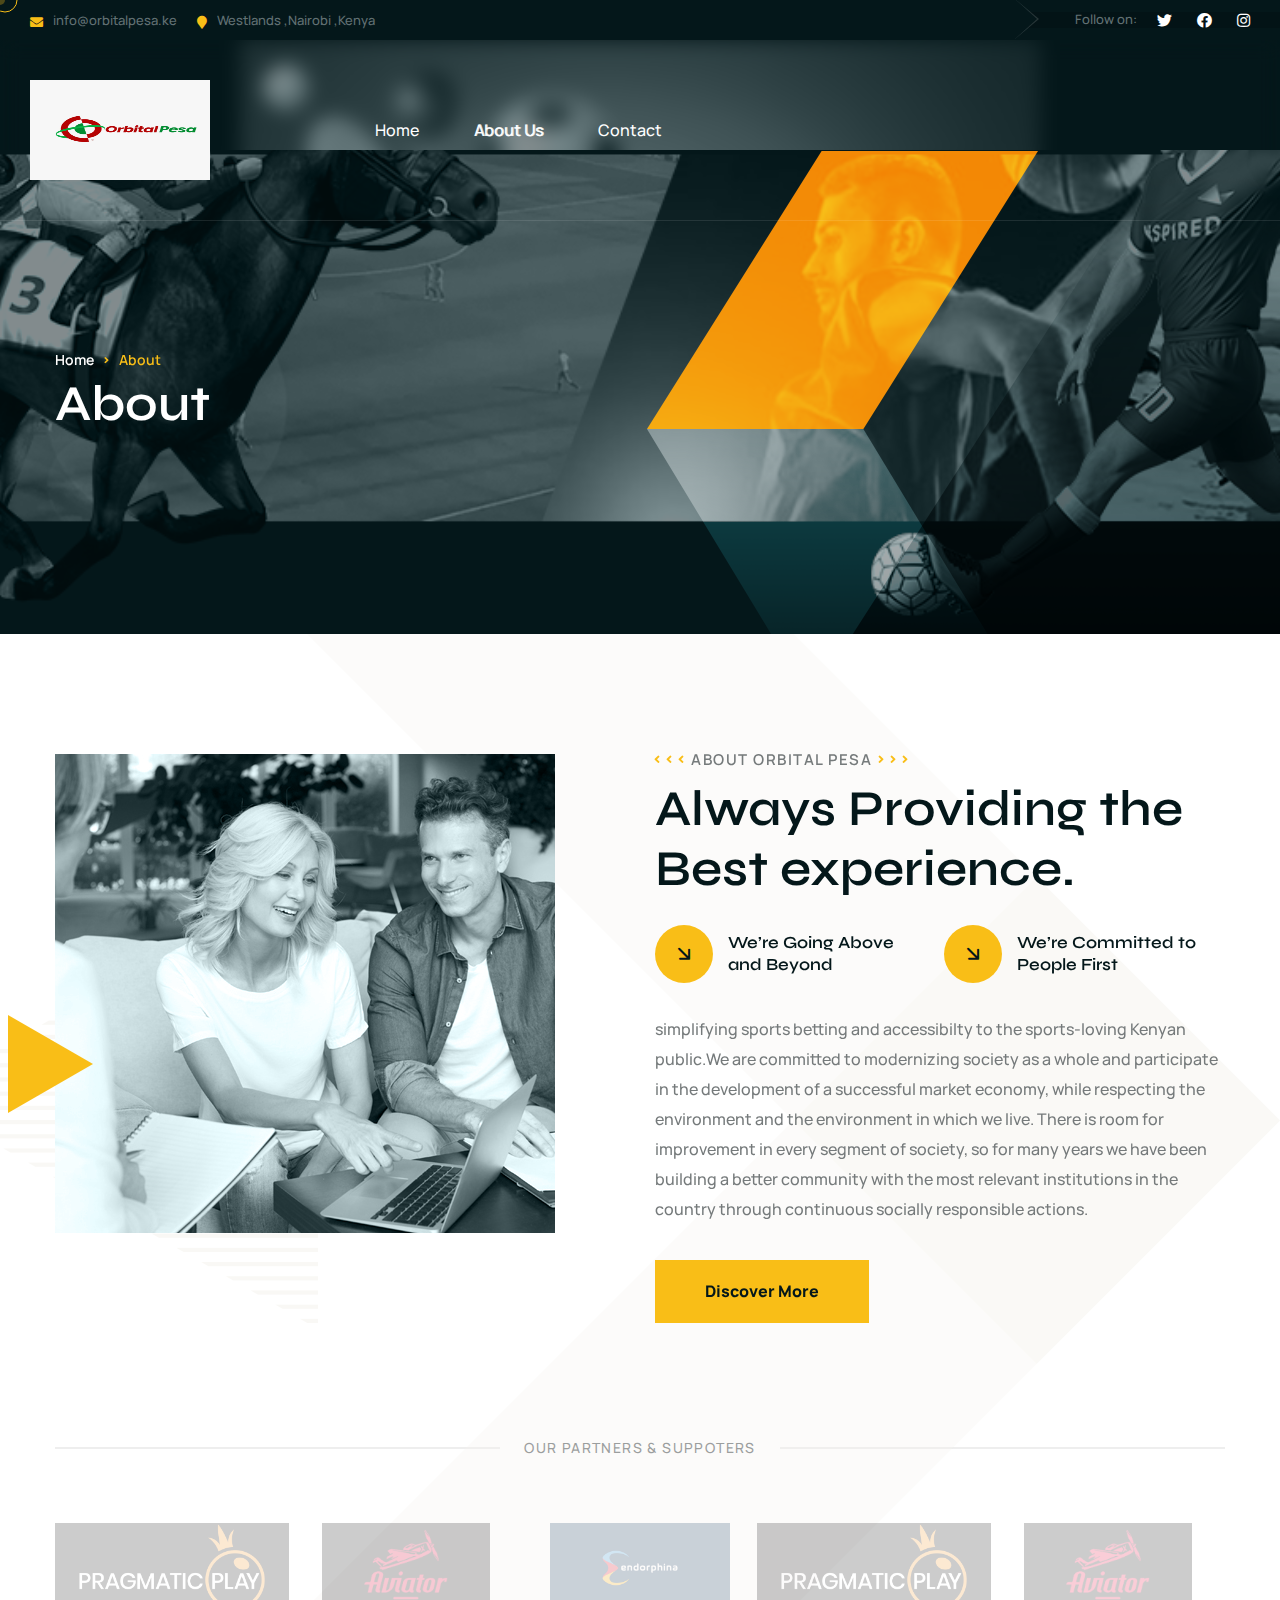
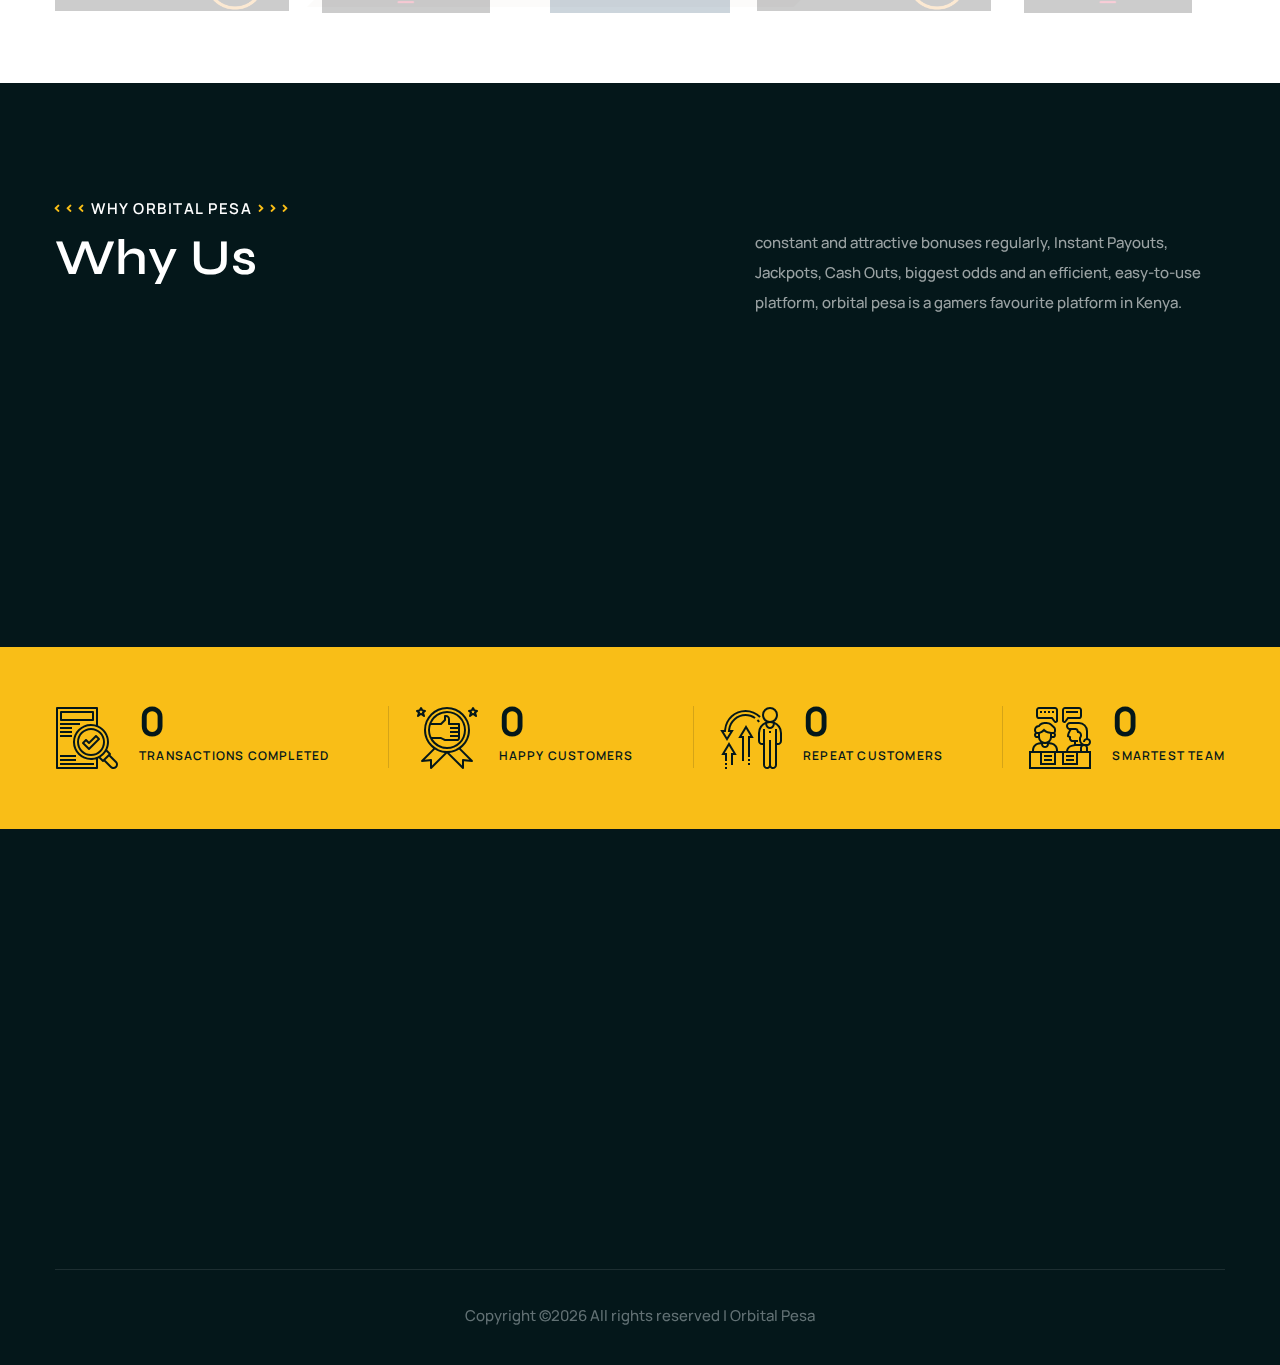
==== about.html @ 547075ab "Add files via upload" ====
<!DOCTYPE html>
<html lang="en">


<!-- Mirrored from pitoon-html.vercel.app/main-html/about.html by HTTrack Website Copier/3.x [XR&CO'2014], Mon, 08 May 2023 11:45:39 GMT -->
<meta http-equiv="content-type" content="text/html;charset=utf-8" />
<head>
    <meta charset="UTF-8" />
    <meta name="viewport" content="width=device-width, initial-scale=1.0" />
    <title> About || ORBITAL PESA </title>
    <!-- favicons Icons -->
     <link rel="apple-touch-icon" sizes="180x180" href="assets/images/orbitallogo.jpeg" />
    <link rel="icon" type="image/png" sizes="32x32" href="assets/images/orbitallogo.jpeg" />
    <link rel="icon" type="image/png" sizes="16x16" href="assets/images/orbitallogo.jpeg" />
    <link rel="manifest" href="assets/images/orbitallogo.jpeg" />
    <meta name="description" content="ORBITAL PESA " />

    <!-- fonts -->
    <link rel="preconnect" href="https://fonts.googleapis.com/">

    <link rel="preconnect" href="https://fonts.gstatic.com/" crossorigin>


    <link href="https://fonts.googleapis.com/css2?family=Manrope:wght@200;300;400;500;600;700;800&amp;display=swap"
        rel="stylesheet">

    <link href="https://fonts.googleapis.com/css2?family=Syne:wght@400;500;600;700;800&amp;display=swap" rel="stylesheet">




    <link rel="stylesheet" href="assets/vendors/bootstrap/css/bootstrap.min.css" />
    <link rel="stylesheet" href="assets/vendors/animate/animate.min.css" />
    <link rel="stylesheet" href="assets/vendors/animate/custom-animate.css" />
    <link rel="stylesheet" href="assets/vendors/fontawesome/css/all.min.css" />
    <link rel="stylesheet" href="assets/vendors/jarallax/jarallax.css" />
    <link rel="stylesheet" href="assets/vendors/jquery-magnific-popup/jquery.magnific-popup.css" />
    <link rel="stylesheet" href="assets/vendors/nouislider/nouislider.min.css" />
    <link rel="stylesheet" href="assets/vendors/nouislider/nouislider.pips.css" />
    <link rel="stylesheet" href="assets/vendors/odometer/odometer.min.css" />
    <link rel="stylesheet" href="assets/vendors/swiper/swiper.min.css" />
    <link rel="stylesheet" href="assets/vendors/pitoon-icons/style.css">
    <link rel="stylesheet" href="assets/vendors/tiny-slider/tiny-slider.min.css" />
    <link rel="stylesheet" href="assets/vendors/reey-font/stylesheet.css" />
    <link rel="stylesheet" href="assets/vendors/owl-carousel/owl.carousel.min.css" />
    <link rel="stylesheet" href="assets/vendors/owl-carousel/owl.theme.default.min.css" />
    <link rel="stylesheet" href="assets/vendors/bxslider/jquery.bxslider.css" />
    <link rel="stylesheet" href="assets/vendors/bootstrap-select/css/bootstrap-select.min.css" />
    <link rel="stylesheet" href="assets/vendors/vegas/vegas.min.css" />
    <link rel="stylesheet" href="assets/vendors/jquery-ui/jquery-ui.css" />
    <link rel="stylesheet" href="assets/vendors/timepicker/timePicker.css" />
    <link rel="stylesheet" href="assets/vendors/ion.rangeSlider/css/ion.rangeSlider.min.css">

    <!-- template styles -->
    <link rel="stylesheet" href="assets/css/orbital.css" />
    <link rel="stylesheet" href="assets/css/orbital-responsive.css" />
</head>

<body class="custom-cursor">

    <div class="custom-cursor__cursor"></div>
    <div class="custom-cursor__cursor-two"></div>
    <div class="preloader">
        <div class="preloader__image"></div>
    </div>
    <!-- /.preloader -->


    <div class="page-wrapper">
        <header class="main-header">
            <div class="main-header__top">
                <div class="main-header__top-inner">
                    <div class="main-header__top-left">
                        <ul class="list-unstyled main-header__contact-list">
                            <li>
                                <div class="icon">
                                    <i class="fas fa-envelope"></i>
                                </div>
                                <div class="text">
                                    <p><a href="mailto:info@orbitalpesa.ke">info@orbitalpesa.ke</a></p>
                                </div>
                            </li>
                            <li>
                                <div class="icon">
                                    <i class="fas fa-map-marker"></i>
                                </div>
                                <div class="text">
                                    <p>Westlands ,Nairobi ,Kenya</p>
                                </div>
                            </li>
                        </ul>
                    </div>
                    <div class="main-header__top-right">
                        <!-- <ul class="list-unstyled main-header__top-menu">
                            <li><a href="about.html">About</a></li>
                            <li><a href="about.html">Help</a></li>
                            <li><a href="contact.html">Contact</a></li>
                        </ul> -->
                        <div class="main-header__social-box">
                            <h4 class="main-header__social-title">Follow on:</h4>
                            <div class="main-header__social">
                                <a href="#"><i class="fab fa-twitter"></i></a>
                                <a href="#"><i class="fab fa-facebook"></i></a>
                               
                                <a href="#"><i class="fab fa-instagram"></i></a>
                            </div>
                        </div>
                    </div>
                </div>
            </div>
            <nav class="main-menu">
                <div class="main-menu__wrapper">

                    <div class="main-menu__wrapper-inner">
                        <div class="main-menu__left">
                            <div class="main-menu__logo">
                                <a href="index.html"><img src="assets/images/orbitallogo.jpeg" alt="" height="100px" width="180px" alt=""></a>
                            </div>
                            <div class="main-menu__main-menu-box">
                                <a href="#" class="mobile-nav__toggler"><i class="fa fa-bars"></i></a>
                                <ul class="main-menu__list">
                                    <li>
                                        <a href="index.html">Home </a>
                                      
                                    </li>
                                    <li>
                                        <a href="about.html">About Us</a>
                                    </li>
                                    
                                    
                                    <!-- <li>
                                        <a href="services.html">Services</a>
                                    </li> -->
                                    
                                    
                                    <li>
                                        <a href="contact.html">Contact</a>
                                    </li>
                                </ul>
                            </div>
                        </div>
                        <div class="main-menu__right">
                            <div class="main-menu__call">
                                <div class="main-menu__call-icon">
                                    <img src="assets/images/icon/main-menu-call-icon-1.png" alt="">
                                </div>
                                <div class="main-menu__call-content">
                                    <p class="main-menu__call-sub-title">Call Helpline</p>
                                    <h5 class="main-menu__call-number"><a href="tel:+254000000">+254000000</a></h5>
                                </div>
                            </div>
                            
                        </div>
                    </div>
                </div>
            </nav>
        </header>

        <div class="stricky-header stricked-menu main-menu">
            <div class="sticky-header__content"></div><!-- /.sticky-header__content -->
        </div><!-- /.stricky-header -->

        <!--Page Header Start-->
        <section class="page-header">
            <div class="page-header__bg" style="background-image: url(assets/images/resources/virtual-sports-betting.png);">
            </div>
            <div class="page-header__bg-two-outer">
                <div class="page-header__bg-two"
                    style="background-image: url(assets/images/resources/Sports-Betting-Software.jpg);">
                </div>
            </div>
            <!-- /.page-header__bg-two-outer -->

            <div class="page-header__shape-1 float-bob-x">
                <img src="assets/images/shapes/page-header-shape-1.png" alt="">
            </div>
            <div class="page-header__shape-2 float-bob-x">
                <img src="assets/images/shapes/page-header-shape-2.png" alt="">
            </div>
            <div class="page-header__shape-3 float-bob-y">
                <img src="assets/images/shapes/page-header-shape-3.png" alt="">
            </div>
            <div class="container">
                <div class="page-header__inner">
                    <ul class="thm-breadcrumb list-unstyled">
                        <li><a href="index.html">Home</a></li>
                        <li><span class="fa fa-angle-right"></span></li>
                        <li>About</li>
                    </ul>
                    <h2>About</h2>
                </div>
            </div>
        </section>
        <!--Page Header End-->

        <!--About Four Start-->
        <section class="about-four">
            <div class="about-four__shape-3 float-bob-x">
                <img src="assets/images/shapes/about-four-shape-3.png" alt="">
            </div>
            <div class="container">
                <div class="row">
                    <div class="col-xl-6">
                        <div class="about-four__left">
                            <div class="about-four__shape-1 float-bob-x">
                                <img src="assets/images/shapes/about-four-shape-1.png" alt="">
                            </div>
                            <div class="about-four__shape-2 float-bob-y">
                                <img src="assets/images/shapes/about-four-shape-2.png" alt="">
                            </div>
                            <div class="about-four__img">
                                <img src="assets/images/resources/about-four-img-1.jpg" alt="">
                            </div>
                        </div>
                    </div>
                    <div class="col-xl-6">
                        <div class="about-four__right">
                            <div class="section-title text-left">
                                <div class="section-title__tagline-box">
                                    <span class="section-title__tagline">about Orbital pesa</span>
                                    <div class="section-title__icon-box-1">
                                        <i class="fa fa-angle-left"></i>
                                        <i class="fa fa-angle-left"></i>
                                        <i class="fa fa-angle-left"></i>
                                    </div>
                                    <div class="section-title__icon-box-2">
                                        <i class="fa fa-angle-right"></i>
                                        <i class="fa fa-angle-right"></i>
                                        <i class="fa fa-angle-right"></i>
                                    </div>
                                </div>
                                <h2 class="section-title__title">Always Providing the
                                    Best  experience.</h2>
                            </div>
                            <ul class="about-four__points list-unstyled">
                                <li>
                                    <div class="icon">
                                        <span class="icon-down-right"></span>
                                    </div>
                                    <div class="text">
                                        <p>We’re Going Above
                                            <br> and Beyond</p>
                                    </div>
                                </li>
                                <li>
                                    <div class="icon">
                                        <span class="icon-down-right"></span>
                                    </div>
                                    <div class="text">
                                        <p>We’re Committed to
                                            <br> People First</p>
                                    </div>
                                </li>
                            </ul>
                            <p class="about-four__text">simplifying  sports betting and accessibilty  to the sports-loving Kenyan public.We are committed to modernizing society as a whole and participate in the development of a successful market economy, while respecting the environment and the environment in which we live. There is room for improvement in every segment of society, so for many years we have been building a better community with the most relevant institutions in the country through continuous socially responsible actions. </p>
                            <div class="about-four__btn-box">
                                <a href="about.html" class="about-four__btn thm-btn">Discover More</a>
                            </div>
                        </div>
                    </div>
                </div>
            </div>
        </section>
        <!--About Four End-->

        <!--Brand One Start-->
        <section class="brand-one">
            <div class="container">
                <div class="brand-one__title">
                    <p>Our partners & suppoters</p>
                </div>
                <div class="brand-one__carousel thm-owl__carousel owl-theme owl-carousel" data-owl-options='{
                    "items": 3,
                    "margin": 0,
                    "smartSpeed": 700,
                    "loop":true,
                    "autoplay": 6000,
                    "nav":false,
                    "dots":false,
                    "navText": ["<span class=\"fa fa-angle-left\"></span>","<span class=\"fa fa-angle-right\"></span>"],
                    "responsive":{
                        "0":{
                            "items":1
                        },
                        "768":{
                            "items":3
                        },
                        "992":{
                            "items": 5
                        }
                    }
                }'>
                    <!--Brand One Single-->
                    <div class="brand-one__single">
                        <div class="brand-one__img">
                            <img src="assets/images/Pragmatic-Play.png" alt="">
                        </div>
                    </div>
                    <!--Brand One Single-->
                    <div class="brand-one__single">
                        <div class="brand-one__img">
                            <img src="assets/images/aviator.png" alt="" height="90px" >
                        </div>
                    </div>
                    <!--Brand One Single-->
                    <div class="brand-one__single">
                        <div class="brand-one__img">
                            <img src="assets/images/Endorphina.png" alt="" height="90px">
                        </div>
                    </div>
                    <!--Brand One Single-->
                    <!-- <div class="brand-one__single">
                        <div class="brand-one__img">
                            <img src="assets/images/Gameplay interactive.png" alt="" height="90px">
                        </div>
                    </div>
                    <br> -->
                    <!--Brand One Single-->
                    <!-- <div class="brand-one__single">
                        <div class="brand-one__img">
                            <img src="assets/images/ESA-Logo-dark.png" alt="" height="90px">
                        </div>
                    </div> -->
                </div>
                <!-- If we need navigation buttons -->
            </div>
        </section>
        <!--Brand One End-->

        <!--Why Choose Three Start-->
        <section class="why-choose-three">
            <div class="why-choose-three__bg"
                style="background-image: url(assets/images/backgrounds/why-choose-three-bg.jpg);"></div>
            <div class="container">
                <div class="why-choose-three__top">
                    <div class="row">
                        <div class="col-xl-7 col-lg-7">
                            <div class="why-choose-three__left">
                                <div class="section-title text-left">
                                    <div class="section-title__tagline-box">
                                        <span class="section-title__tagline">Why Orbital pesa</span>
                                        <div class="section-title__icon-box-1">
                                            <i class="fa fa-angle-left"></i>
                                            <i class="fa fa-angle-left"></i>
                                            <i class="fa fa-angle-left"></i>
                                        </div>
                                        <div class="section-title__icon-box-2">
                                            <i class="fa fa-angle-right"></i>
                                            <i class="fa fa-angle-right"></i>
                                            <i class="fa fa-angle-right"></i>
                                        </div>
                                    </div>
                                    <h2 class="section-title__title">Why Us</h2>
                                </div>
                            </div>
                        </div>
                        <div class="col-xl-5 col-lg-5">
                            <div class="why-choose-three__right">
                                <p class="why-choose-three__text">constant and attractive bonuses regularly, Instant Payouts, Jackpots, 
                                    Cash Outs, biggest odds and an efficient, easy-to-use platform, 
                                    orbital pesa is a gamers favourite platform in Kenya.</p>
                            </div>
                        </div>
                    </div>
                </div>
                <div class="why-choose-three__bottom">
                    <div class="row">
                        <div class="col-xl-3 col-lg-6 col-md-6 wow fadeInUp" data-wow-delay="100ms">
                            <div class="why-choose-three__single">
                                <div class="why-choose-three__single-bg-1"
                                    style="background-image: url(assets/images/backgrounds/why-choose-three-single-bg-1.jpg);">
                                </div>
                                <div class="why-choose-three__icon">
                                    <span class="icon-assurance"></span>
                                </div>
                                <div class="why-choose-three__title">
                                    <h3><a href="services.html">Quality Services</a></h3>
                                </div>
                            </div>
                        </div>
                        <div class="col-xl-3 col-lg-6 col-md-6 wow fadeInUp" data-wow-delay="200ms">
                            <div class="why-choose-three__single">
                                <div class="why-choose-three__single-bg-1"
                                    style="background-image: url(assets/images/backgrounds/why-choose-three-single-bg-2.jpg);">
                                </div>
                                <div class="why-choose-three__icon">
                                    <span class="icon-brainstorm"></span>
                                </div>
                                <div class="why-choose-three__title">
                                    <h3><a href="team.html">Professional Team</a></h3>
                                </div>
                            </div>
                        </div>
                        <div class="col-xl-3 col-lg-6 col-md-6 wow fadeInUp" data-wow-delay="300ms">
                            <div class="why-choose-three__single">
                                <div class="why-choose-three__single-bg-1"
                                    style="background-image: url(assets/images/backgrounds/why-choose-three-single-bg-3.jpg);">
                                </div>
                                <div class="why-choose-three__icon">
                                    <span class="icon-crm"></span>
                                </div>
                                <div class="why-choose-three__title">
                                    <h3><a href="about.html">Trusted by Clients</a></h3>
                                </div>
                            </div>
                        </div>
                        <div class="col-xl-3 col-lg-6 col-md-6 wow fadeInUp" data-wow-delay="400ms">
                            <div class="why-choose-three__single">
                                <div class="why-choose-three__single-bg-1"
                                    style="background-image: url(assets/images/backgrounds/why-choose-three-single-bg-4.jpg);">
                                </div>
                                <div class="why-choose-three__icon">
                                    <span class="icon-agreement"></span>
                                </div>
                                <div class="why-choose-three__title">
                                    <h3><a href="about.html">Commited to Deliver</a></h3>
                                </div>
                            </div>
                        </div>
                    </div>
                </div>
            </div>
        </section>
        <!--Why Choose Three End-->

                    

       
        <!--Counter Two Start-->
        <section class="counter-two">
            <div class="container">
                <ul class="counter-two__inner list-unstyled">
                    <li class="counter-two__single">
                        <div class="counter-two__icon">
                            <i class="icon-checking"></i>
                        </div>
                        <div class="counter-two__content">
                            <h3 class="odometer" data-count="8860">00</h3>
                            <p class="counter-two__text">Transactions Completed</p>
                        </div>
                    </li>
                    <li class="counter-two__single">
                        <div class="counter-two__icon">
                            <i class="icon-recommend"></i>
                        </div>
                        <div class="counter-two__content">
                            <h3 class="odometer" data-count="509601">00</h3>
                            <p class="counter-two__text">happy customers</p>
                        </div>
                    </li>
                    <li class="counter-two__single">
                        <div class="counter-two__icon">
                            <i class="icon-increment"></i>
                        </div>
                        <div class="counter-two__content">
                            <h3 class="odometer" data-count="109600">00</h3>
                            <p class="counter-two__text">Repeat customers</p>
                        </div>
                    </li>
                    <li class="counter-two__single">
                        <div class="counter-two__icon">
                            <i class="icon-consulting"></i>
                        </div>
                        <div class="counter-two__content">
                            <h3 class="odometer" data-count="25">00</h3>
                            <p class="counter-two__text">smartest team</p>
                        </div>
                    </li>
                </ul>
            </div>
        </section>
        <!--Counter two End-->


        <!--Site Footer Start-->
        <footer class="site-footer">
            <div class="site-footer__bg" style="background-image: url(assets/images/backgrounds/site-footer-bg.png);">
            </div>
            <div class="container">
                <div class="site-footer__top">
                    <div class="row">
                        <div class="col-xl-3 col-lg-3 col-md-6 wow fadeInUp" data-wow-delay="100ms">
                            <div class="footer-widget__column footer-widget__about">
                                <div class="footer-widget__logo">
                                    <a href="index.html"><img src="assets/images/orbitallogo.jpeg" alt="" height="100px" width="180px" width="135"></a>
                                </div>
                                <p class="footer-widget__about-text">Welcome to Orbitalpesa, The gamming hub spot </p>
                                <div class="site-footer__social">
                                    <a href="#"><i class="fab fa-twitter"></i></a>
                                    <a href="#"><i class="fab fa-facebook"></i></a>
                                    <a href="#"><i class="fab fa-pinterest-p"></i></a>
                                    <a href="#"><i class="fab fa-instagram"></i></a>
                                </div>
                            </div>
                        </div>
                        <div class="col-xl-2 col-lg-2 col-md-6 wow fadeInUp" data-wow-delay="200ms">
                            <div class="footer-widget__column footer-widget__link">
                                <div class="footer-widget__title-box">
                                    <h3 class="footer-widget__title">Explore</h3>
                                </div>
                                <ul class="footer-widget__link-list list-unstyled">
                                    <li><a href="about.html">About Company</a></li>
                                    <li><a href="responsiblegaming.html">Responsible Gambling</a></li>
                                    <li><a href="terms.html">Terms & Conditions </a></li>
                                  
                                    <li><a href="contact.html">Contact</a></li>
                                </ul>
                            </div>
                        </div>
                        <div class="col-xl-3 col-lg-3 col-md-6 wow fadeInUp" data-wow-delay="500ms">
                            <div class="footer-widget__column footer-widget__Contact">
                                <div class="footer-widget__title-box">
                                    <h3 class="footer-widget__title">Contact</h3>
                                </div>
                                <p class="footer-widget__Contact-text">Westlands Nairobi  
                                    <br> New York, USA</p>
                                <ul class="footer-widget__Contact-list list-unstyled">
                                    <li>
                                        <div class="icon">
                                            <span class="fas fa-envelope"></span>
                                        </div>
                                        <div class="text">
                                            <a href="mailto:info@orbitalpesa.ke">info@orbitalpesa.ke</a>
                                        </div>
                                    </li>
                                    <li>
                                        <div class="icon">
                                            <span class="fas fa-phone-square"></span>
                                        </div>
                                        <div class="text">
                                            <a href="tel:+25400000"> +25400000</a>
                                        </div>
                                    </li>
                                </ul>
                            </div>
                        </div>
                        <div class="col-xl-4 col-lg-4 col-md-6 wow fadeInUp" data-wow-delay="500ms">
                            <div class="footer-widget__column footer-widget__newsletter">
                                <div class="footer-widget__title-box">
                                    <h3 class="footer-widget__title">Newsletter</h3>
                                </div>
                                <div class="footer-widget__newsletter-form-box">
                                    <form class="footer-widget__newsletter-form mc-form" data-url="MC_FORM_URL"
                                        novalidate="novalidate">
                                        <div class="footer-widget__newsletter-form-input-box">
                                            <input type="email" placeholder="Email Address" name="EMAIL">
                                            <button type="submit" class="footer-widget__newsletter-btn"><span
                                                    class="fas fa-paper-plane"></span></button>
                                        </div>
                                    </form>
                                    <div class="mc-form__response"></div>
                                    <div class="checked-box">
                                        <input type="checkbox" name="skipper1" id="skipper" checked="">
                                        <label for="skipper"><span></span>I agree to all your terms and policies</label>
                                    </div>
                                </div>
                            </div>
                        </div>
                    </div>
                </div>
            </div>
            <div class="site-footer__bottom">
                <div class="container">
                    <div class="row">
                        <div class="col-xl-12">
                            <div class="site-footer__bottom-inner">
                                <p class="site-footer__bottom-text">Copyright &copy;<script>document.write(new Date().getFullYear());</script> All rights reserved | Orbital Pesa</p>
                            </div>
                        </div>
                    </div>
                </div>
            </div>
        </footer>
        <!--Site Footer End-->


    </div><!-- /.page-wrapper -->


    <div class="mobile-nav__wrapper">
        <div class="mobile-nav__overlay mobile-nav__toggler"></div>
        <!-- /.mobile-nav__overlay -->
        <div class="mobile-nav__content">
            <span class="mobile-nav__close mobile-nav__toggler"><i class="fa fa-times"></i></span>

            <div class="logo-box">
                <a href="index.html" aria-label="logo image"><img src="assets/images/orbitallogo.jpeg" alt="" height="100px" width="180px" width="135"
                        alt="" /></a>
            </div>
            <!-- /.logo-box -->
            <div class="mobile-nav__container"></div>
            <!-- /.mobile-nav__container -->

            <ul class="mobile-nav__contact list-unstyled">
                <li>
                    <i class="fa fa-envelope"></i>
                    <a href="mailto:info@orbitalpesa.co.ke">info@orbitalpesa.co.ke</a>
                </li>
                <li>
                    <i class="fa fa-phone-alt"></i>
                    <a href="tel:+25400000">+25400000</a>
                </li>
            </ul><!-- /.mobile-nav__contact -->
            <div class="mobile-nav__top">
                <div class="mobile-nav__social">
                    <a href="#" class="fab fa-twitter"></a>
                    <a href="#" class="fab fa-facebook-square"></a>
                    <a href="#" class="fab fa-pinterest-p"></a>
                    <a href="#" class="fab fa-instagram"></a>
                </div><!-- /.mobile-nav__social -->
            </div><!-- /.mobile-nav__top -->



        </div>
        <!-- /.mobile-nav__content -->
    </div>
    <!-- /.mobile-nav__wrapper -->

    <div class="search-popup">
        <div class="search-popup__overlay search-toggler"></div>
        <!-- /.search-popup__overlay -->
        <div class="search-popup__content">
            <form action="#">
                <label for="search" class="sr-only">search here</label><!-- /.sr-only -->
                <input type="text" id="search" placeholder="Search Here..." />
                <button type="submit" aria-label="search submit" class="thm-btn">
                    <i class="icon-magnifying-glass"></i>
                </button>
            </form>
        </div>
        <!-- /.search-popup__content -->
    </div>
    <!-- /.search-popup -->

    <a href="#" data-target="html" class="scroll-to-target scroll-to-top"><i class="icon-up-arrow"></i></a>


    <script src="assets/vendors/jquery/jquery-3.6.4.min.js"></script>
    <script src="assets/vendors/bootstrap/js/bootstrap.bundle.min.js"></script>
    <script src="assets/vendors/jarallax/jarallax.min.js"></script>
    <script src="assets/vendors/jquery-ajaxchimp/jquery.ajaxchimp.min.js"></script>
    <script src="assets/vendors/jquery-appear/jquery.appear.min.js"></script>
    <script src="assets/vendors/jquery-circle-progress/jquery.circle-progress.min.js"></script>
    <script src="assets/vendors/jquery-magnific-popup/jquery.magnific-popup.min.js"></script>
    <script src="assets/vendors/jquery-validate/jquery.validate.min.js"></script>
    <script src="assets/vendors/nouislider/nouislider.min.js"></script>
    <script src="assets/vendors/odometer/odometer.min.js"></script>
    <script src="assets/vendors/swiper/swiper.min.js"></script>
    <script src="assets/vendors/tiny-slider/tiny-slider.min.js"></script>
    <script src="assets/vendors/wnumb/wNumb.min.js"></script>
    <script src="assets/vendors/wow/wow.js"></script>
    <script src="assets/vendors/isotope/isotope.js"></script>
    <script src="assets/vendors/countdown/countdown.min.js"></script>
    <script src="assets/vendors/owl-carousel/owl.carousel.min.js"></script>
    <script src="assets/vendors/bxslider/jquery.bxslider.min.js"></script>
    <script src="assets/vendors/bootstrap-select/js/bootstrap-select.min.js"></script>
    <script src="assets/vendors/vegas/vegas.min.js"></script>
    <script src="assets/vendors/jquery-ui/jquery-ui.js"></script>
    <script src="assets/vendors/timepicker/timePicker.js"></script>
    <script src="assets/vendors/circleType/jquery.circleType.js"></script>
    <script src="assets/vendors/circleType/jquery.lettering.min.js"></script>
    <script src="assets/vendors/ion.rangeSlider/js/ion.rangeSlider.min.js"></script>




    <!-- template js -->
    <script src="assets/js/pitoon.js"></script>
</body>


<!-- Mirrored from pitoon-html.vercel.app/main-html/about.html by HTTrack Website Copier/3.x [XR&CO'2014], Mon, 08 May 2023 11:45:41 GMT -->
</html>
---- assets/vendors/jarallax/jarallax.css ----
.jarallax {
    position: relative;
    z-index: 0;
}
.jarallax > .jarallax-img {
    position: absolute;
    object-fit: cover;
    /* support for plugin https://github.com/bfred-it/object-fit-images */
    font-family: 'object-fit: cover;';
    top: 0;
    left: 0;
    width: 100%;
    height: 100%;
    z-index: -1;
}
---- assets/vendors/nouislider/nouislider.min.css ----
/*! nouislider - 14.1.1 - 12/15/2019 */
.noUi-target,.noUi-target *{-webkit-touch-callout:none;-webkit-tap-highlight-color:transparent;-webkit-user-select:none;-ms-touch-action:none;touch-action:none;-ms-user-select:none;-moz-user-select:none;user-select:none;-moz-box-sizing:border-box;box-sizing:border-box}.noUi-target{position:relative}.noUi-base,.noUi-connects{width:100%;height:100%;position:relative;z-index:1}.noUi-connects{overflow:hidden;z-index:0}.noUi-connect,.noUi-origin{will-change:transform;position:absolute;z-index:1;top:0;right:0;-ms-transform-origin:0 0;-webkit-transform-origin:0 0;-webkit-transform-style:preserve-3d;transform-origin:0 0;transform-style:flat}.noUi-connect{height:100%;width:100%}.noUi-origin{height:10%;width:10%}.noUi-txt-dir-rtl.noUi-horizontal .noUi-origin{left:0;right:auto}.noUi-vertical .noUi-origin{width:0}.noUi-horizontal .noUi-origin{height:0}.noUi-handle{-webkit-backface-visibility:hidden;backface-visibility:hidden;position:absolute}.noUi-touch-area{height:100%;width:100%}.noUi-state-tap .noUi-connect,.noUi-state-tap .noUi-origin{-webkit-transition:transform .3s;transition:transform .3s}.noUi-state-drag *{cursor:inherit!important}.noUi-horizontal{height:18px}.noUi-horizontal .noUi-handle{width:34px;height:28px;right:-17px;top:-6px}.noUi-vertical{width:18px}.noUi-vertical .noUi-handle{width:28px;height:34px;right:-6px;top:-17px}.noUi-txt-dir-rtl.noUi-horizontal .noUi-handle{left:-17px;right:auto}.noUi-target{background:#FAFAFA;border-radius:4px;border:1px solid #D3D3D3;box-shadow:inset 0 1px 1px #F0F0F0,0 3px 6px -5px #BBB}.noUi-connects{border-radius:3px}.noUi-connect{background:#3FB8AF}.noUi-draggable{cursor:ew-resize}.noUi-vertical .noUi-draggable{cursor:ns-resize}.noUi-handle{border:1px solid #D9D9D9;border-radius:3px;background:#FFF;cursor:default;box-shadow:inset 0 0 1px #FFF,inset 0 1px 7px #EBEBEB,0 3px 6px -3px #BBB}.noUi-active{box-shadow:inset 0 0 1px #FFF,inset 0 1px 7px #DDD,0 3px 6px -3px #BBB}.noUi-handle:after,.noUi-handle:before{content:"";display:block;position:absolute;height:14px;width:1px;background:#E8E7E6;left:14px;top:6px}.noUi-handle:after{left:17px}.noUi-vertical .noUi-handle:after,.noUi-vertical .noUi-handle:before{width:14px;height:1px;left:6px;top:14px}.noUi-vertical .noUi-handle:after{top:17px}[disabled] .noUi-connect{background:#B8B8B8}[disabled] .noUi-handle,[disabled].noUi-handle,[disabled].noUi-target{cursor:not-allowed}.noUi-pips,.noUi-pips *{-moz-box-sizing:border-box;box-sizing:border-box}.noUi-pips{position:absolute;color:#999}.noUi-value{position:absolute;white-space:nowrap;text-align:center}.noUi-value-sub{color:#ccc;font-size:10px}.noUi-marker{position:absolute;background:#CCC}.noUi-marker-sub{background:#AAA}.noUi-marker-large{background:#AAA}.noUi-pips-horizontal{padding:10px 0;height:80px;top:100%;left:0;width:100%}.noUi-value-horizontal{-webkit-transform:translate(-50%,50%);transform:translate(-50%,50%)}.noUi-rtl .noUi-value-horizontal{-webkit-transform:translate(50%,50%);transform:translate(50%,50%)}.noUi-marker-horizontal.noUi-marker{margin-left:-1px;width:2px;height:5px}.noUi-marker-horizontal.noUi-marker-sub{height:10px}.noUi-marker-horizontal.noUi-marker-large{height:15px}.noUi-pips-vertical{padding:0 10px;height:100%;top:0;left:100%}.noUi-value-vertical{-webkit-transform:translate(0,-50%);transform:translate(0,-50%);padding-left:25px}.noUi-rtl .noUi-value-vertical{-webkit-transform:translate(0,50%);transform:translate(0,50%)}.noUi-marker-vertical.noUi-marker{width:5px;height:2px;margin-top:-1px}.noUi-marker-vertical.noUi-marker-sub{width:10px}.noUi-marker-vertical.noUi-marker-large{width:15px}.noUi-tooltip{display:block;position:absolute;border:1px solid #D9D9D9;border-radius:3px;background:#fff;color:#000;padding:5px;text-align:center;white-space:nowrap}.noUi-horizontal .noUi-tooltip{-webkit-transform:translate(-50%,0);transform:translate(-50%,0);left:50%;bottom:120%}.noUi-vertical .noUi-tooltip{-webkit-transform:translate(0,-50%);transform:translate(0,-50%);top:50%;right:120%}
---- assets/vendors/nouislider/nouislider.pips.css ----
/* Base;
 *
 */
.noUi-pips,
.noUi-pips * {
-moz-box-sizing: border-box;
	box-sizing: border-box;
}
.noUi-pips {
	position: absolute;
	font: 400 12px Arial;
	color: #999;
}

/* Values;
 *
 */
.noUi-value {
	width: 40px;
	position: absolute;
	text-align: center;
}
.noUi-value-sub {
	color: #ccc;
	font-size: 10px;
}

/* Markings;
 *
 */
.noUi-marker {
	position: absolute;
	background: #CCC;
}
.noUi-marker-sub {
	background: #AAA;
}
.noUi-marker-large {
	background: #AAA;
}

/* Horizontal layout;
 *
 */
.noUi-pips-horizontal {
	padding: 10px 0;
	height: 50px;
	top: 100%;
	left: 0;
	width: 100%;
}
.noUi-value-horizontal {
	margin-left: -20px;
	padding-top: 20px;
}
.noUi-value-horizontal.noUi-value-sub {
	padding-top: 15px;
}

.noUi-marker-horizontal.noUi-marker {
	margin-left: -1px;
	width: 2px;
	height: 5px;
}
.noUi-marker-horizontal.noUi-marker-sub {
	height: 10px;
}
.noUi-marker-horizontal.noUi-marker-large {
	height: 15px;
}

/* Vertical layout;
 *
 */
.noUi-pips-vertical {
	padding: 0 10px;
	height: 100%;
	top: 0;
	left: 100%;
}
.noUi-value-vertical {
	width: 15px;
	margin-left: 20px;
	margin-top: -5px;
}

.noUi-marker-vertical.noUi-marker {
	width: 5px;
	height: 2px;
	margin-top: -1px;
}
.noUi-marker-vertical.noUi-marker-sub {
	width: 10px;
}
.noUi-marker-vertical.noUi-marker-large {
	width: 15px;
}
---- assets/vendors/pitoon-icons/style.css ----
@font-face {
  font-family: 'icomoon';
  src: url('fonts/icomoon78ed.eot?orkqwr');
  src: url('fonts/icomoon78ed.eot?orkqwr#iefix') format('embedded-opentype'),
    url('fonts/icomoon78ed.ttf?orkqwr') format('truetype'),
    url('fonts/icomoon78ed.woff?orkqwr') format('woff'),
    url('fonts/icomoon78ed.svg?orkqwr#icomoon') format('svg');
  font-weight: normal;
  font-style: normal;
  font-display: block;
}

[class^="icon-"],
[class*=" icon-"] {
  /* use !important to prevent issues with browser extensions that change fonts */
  font-family: 'icomoon' !important;
  speak: never;
  font-style: normal;
  font-weight: normal;
  font-variant: normal;
  text-transform: none;
  line-height: 1;

  /* Better Font Rendering =========== */
  -webkit-font-smoothing: antialiased;
  -moz-osx-font-smoothing: grayscale;
}



.icon-magnifying-glass:before {
  content: "\e900";
}

.icon-shopping-cart:before {
  content: "\e901";
}

.icon-plus:before {
  content: "\e902";
}

.icon-growth:before {
  content: "\e903";
}

.icon-online-shopping:before {
  content: "\e904";
}

.icon-webpage:before {
  content: "\e905";
}

.icon-front-end:before {
  content: "\e906";
}

.icon-bullhorn:before {
  content: "\e907";
}

.icon-certificate:before {
  content: "\e908";
}

.icon-down-right:before {
  content: "\e909";
}

.icon-award:before {
  content: "\e90a";
}

.icon-idea:before {
  content: "\e90b";
}

.icon-follower:before {
  content: "\e90c";
}

.icon-minus:before {
  content: "\e90d";
}

.icon-checking:before {
  content: "\e90e";
}

.icon-consulting:before {
  content: "\e90f";
}

.icon-draw-check-mark:before {
  content: "\e910";
}

.icon-increment:before {
  content: "\e911";
}

.icon-good:before {
  content: "\e912";
}

.icon-recommend:before {
  content: "\e913";
}

.icon-recommend-1:before {
  content: "\e914";
}

.icon-right-arrow:before {
  content: "\e915";
}

.icon-up-arrow:before {
  content: "\e916";
}

.icon-down-arrow:before {
  content: "\e917";
}

.icon-left-arrow:before {
  content: "\e918";
}

.icon-leadership:before {
  content: "\e919";
}

.icon-idea-1:before {
  content: "\e91a";
}

.icon-vision:before {
  content: "\e91b";
}

.icon-rating:before {
  content: "\e91c";
}

.icon-success:before {
  content: "\e91d";
}

.icon-budget:before {
  content: "\e91e";
}

.icon-agreement:before {
  content: "\e91f";
}

.icon-brainstorm:before {
  content: "\e920";
}

.icon-crm:before {
  content: "\e921";
}

.icon-phone-call:before {
  content: "\e922";
}

.icon-assurance:before {
  content: "\e923";
}

.icon-envelope:before {
  content: "\e924";
}

.icon-design:before {
  content: "\e925";
}

.icon-graphic-design:before {
  content: "\e926";
}

.icon-pen-tool:before {
  content: "\e927";
}

.icon-world:before {
  content: "\e928";
}

.icon-conversion-rate:before {
  content: "\e929";
}

.icon-copy-writing:before {
  content: "\e92a";
}

.icon-pdf-file:before {
  content: "\e92b";
}

.icon-close:before {
  content: "\e92c";
}
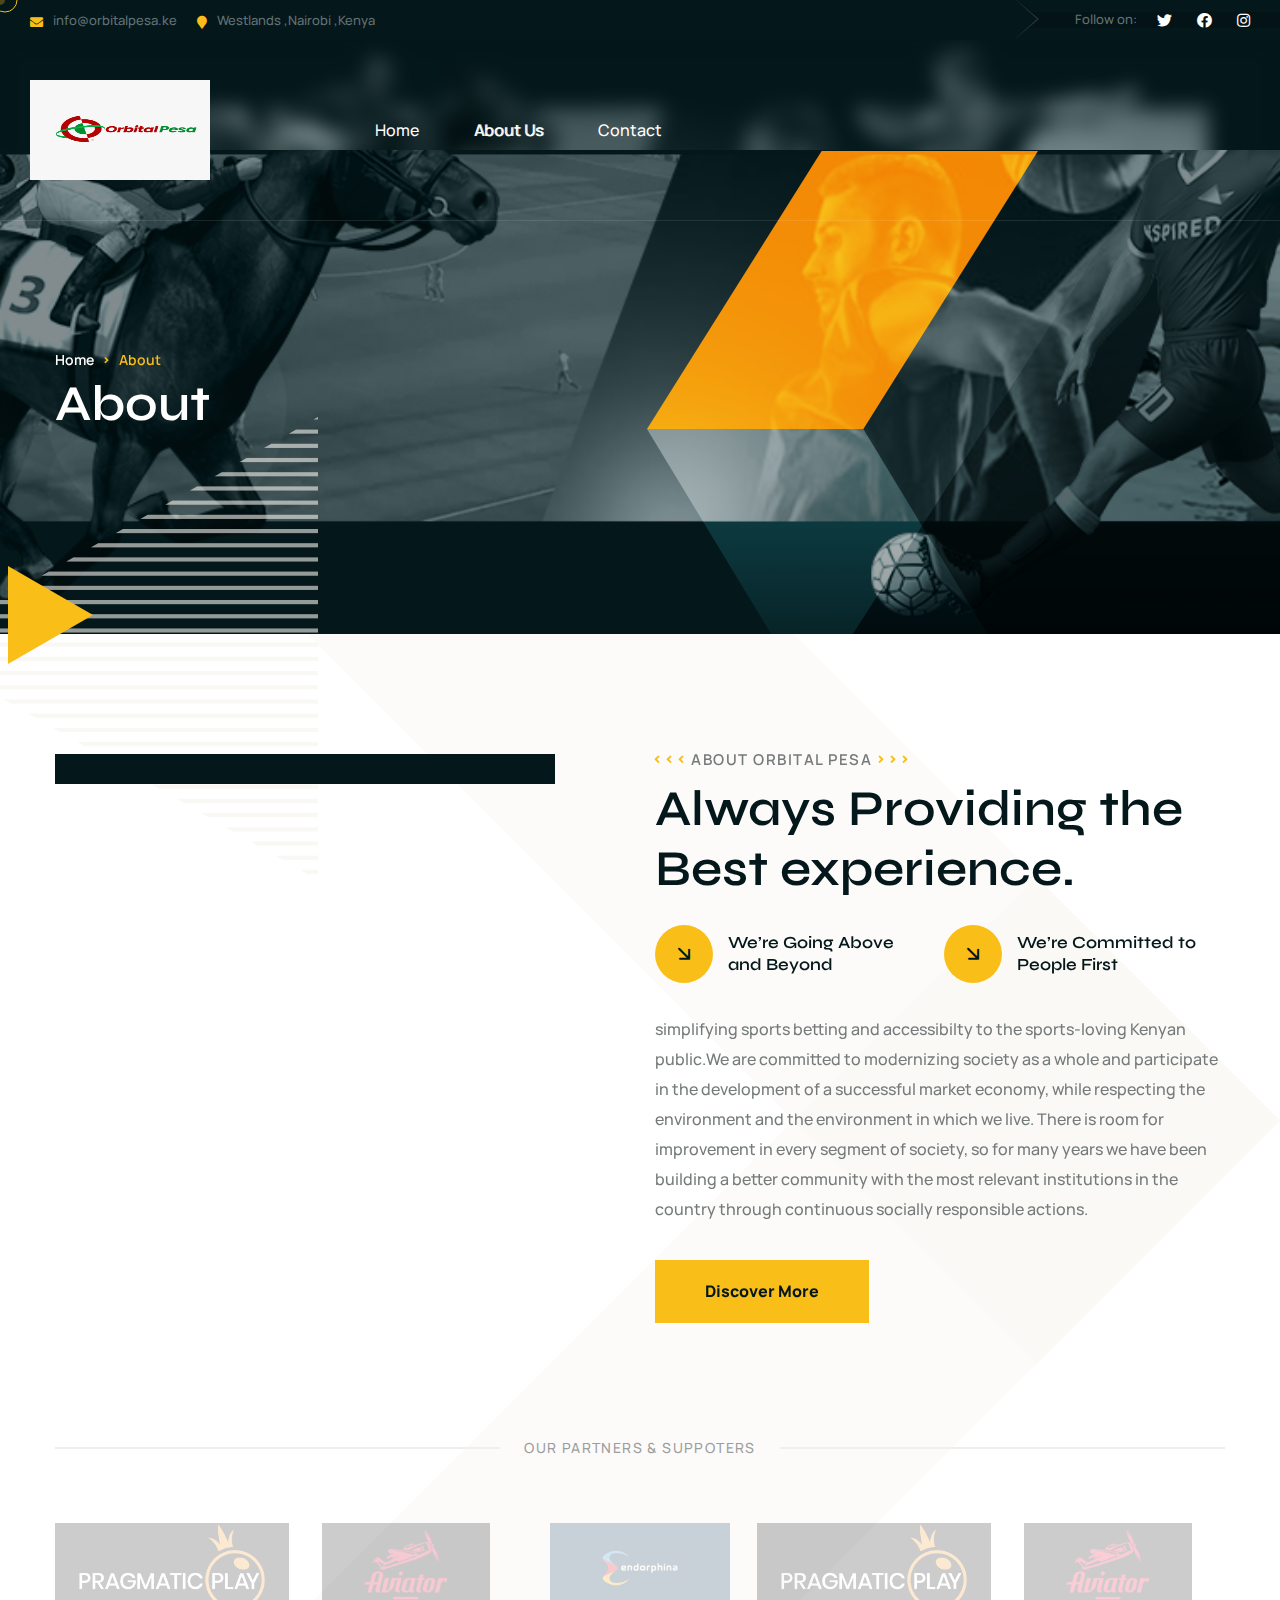
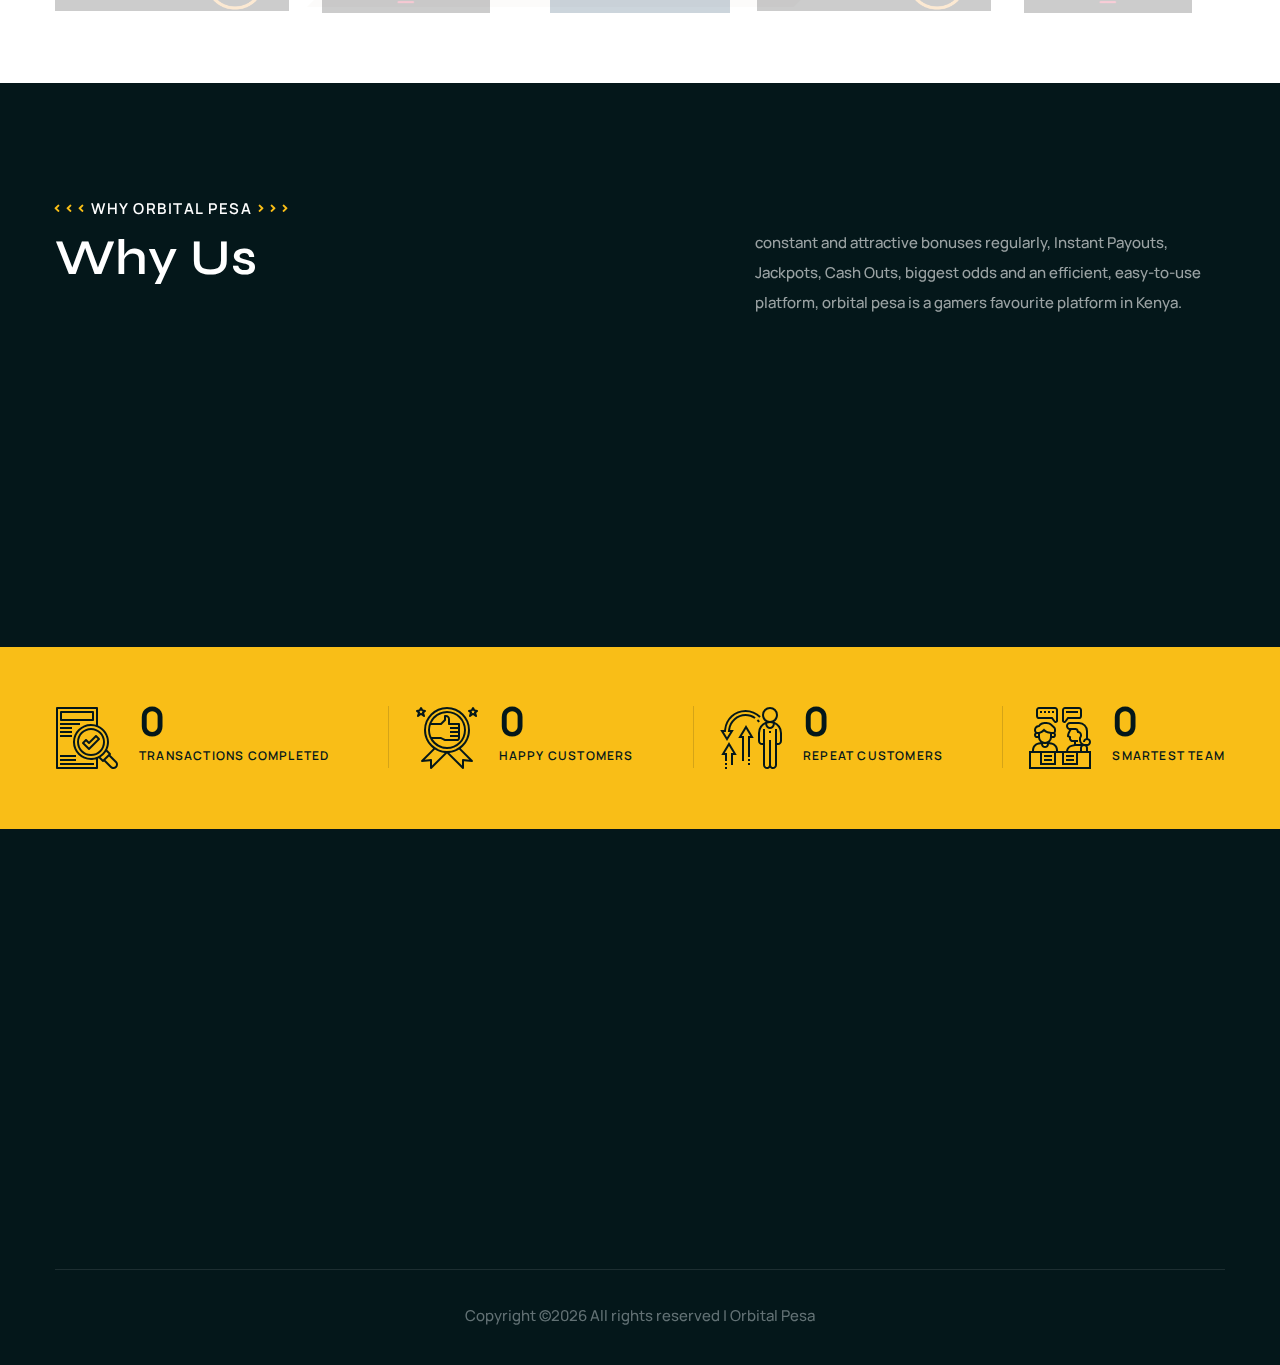
==== commit b3a33e01: "Add files via upload" ====
--- a/about.html
+++ b/about.html
@@ -166,7 +166,7 @@
             </div>
             <div class="page-header__bg-two-outer">
                 <div class="page-header__bg-two"
-                    style="background-image: url(assets/images/resources/Sports-Betting-Software.jpg);">
+                    style="background-image: url(assets/images/resources/virtual-sports-betting.png);">
                 </div>
             </div>
             <!-- /.page-header__bg-two-outer -->
@@ -209,7 +209,7 @@
                                 <img src="assets/images/shapes/about-four-shape-2.png" alt="">
                             </div>
                             <div class="about-four__img">
-                                <img src="assets/images/resources/about-four-img-1.jpg" alt="">
+                                <img src="assets/images/resources/sportsbetting live.png" alt="" width="90px">
                             </div>
                         </div>
                     </div>
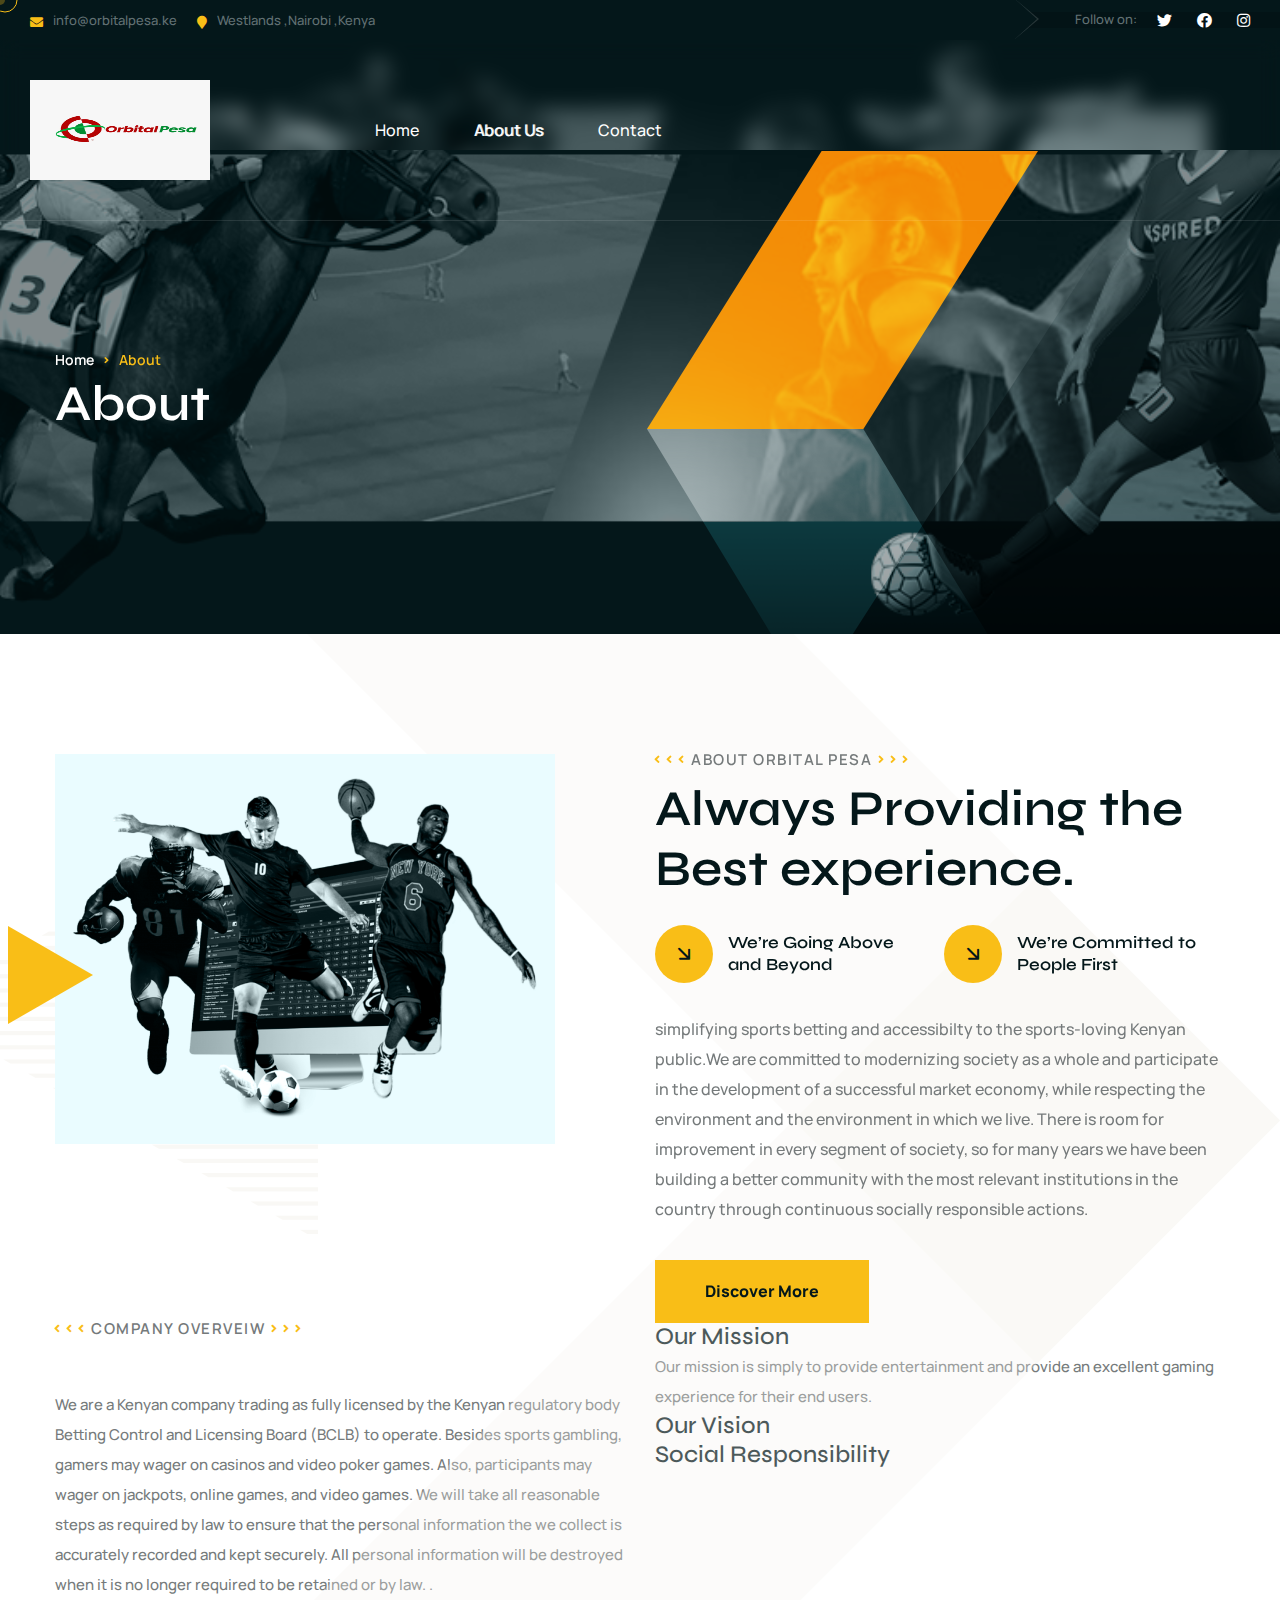
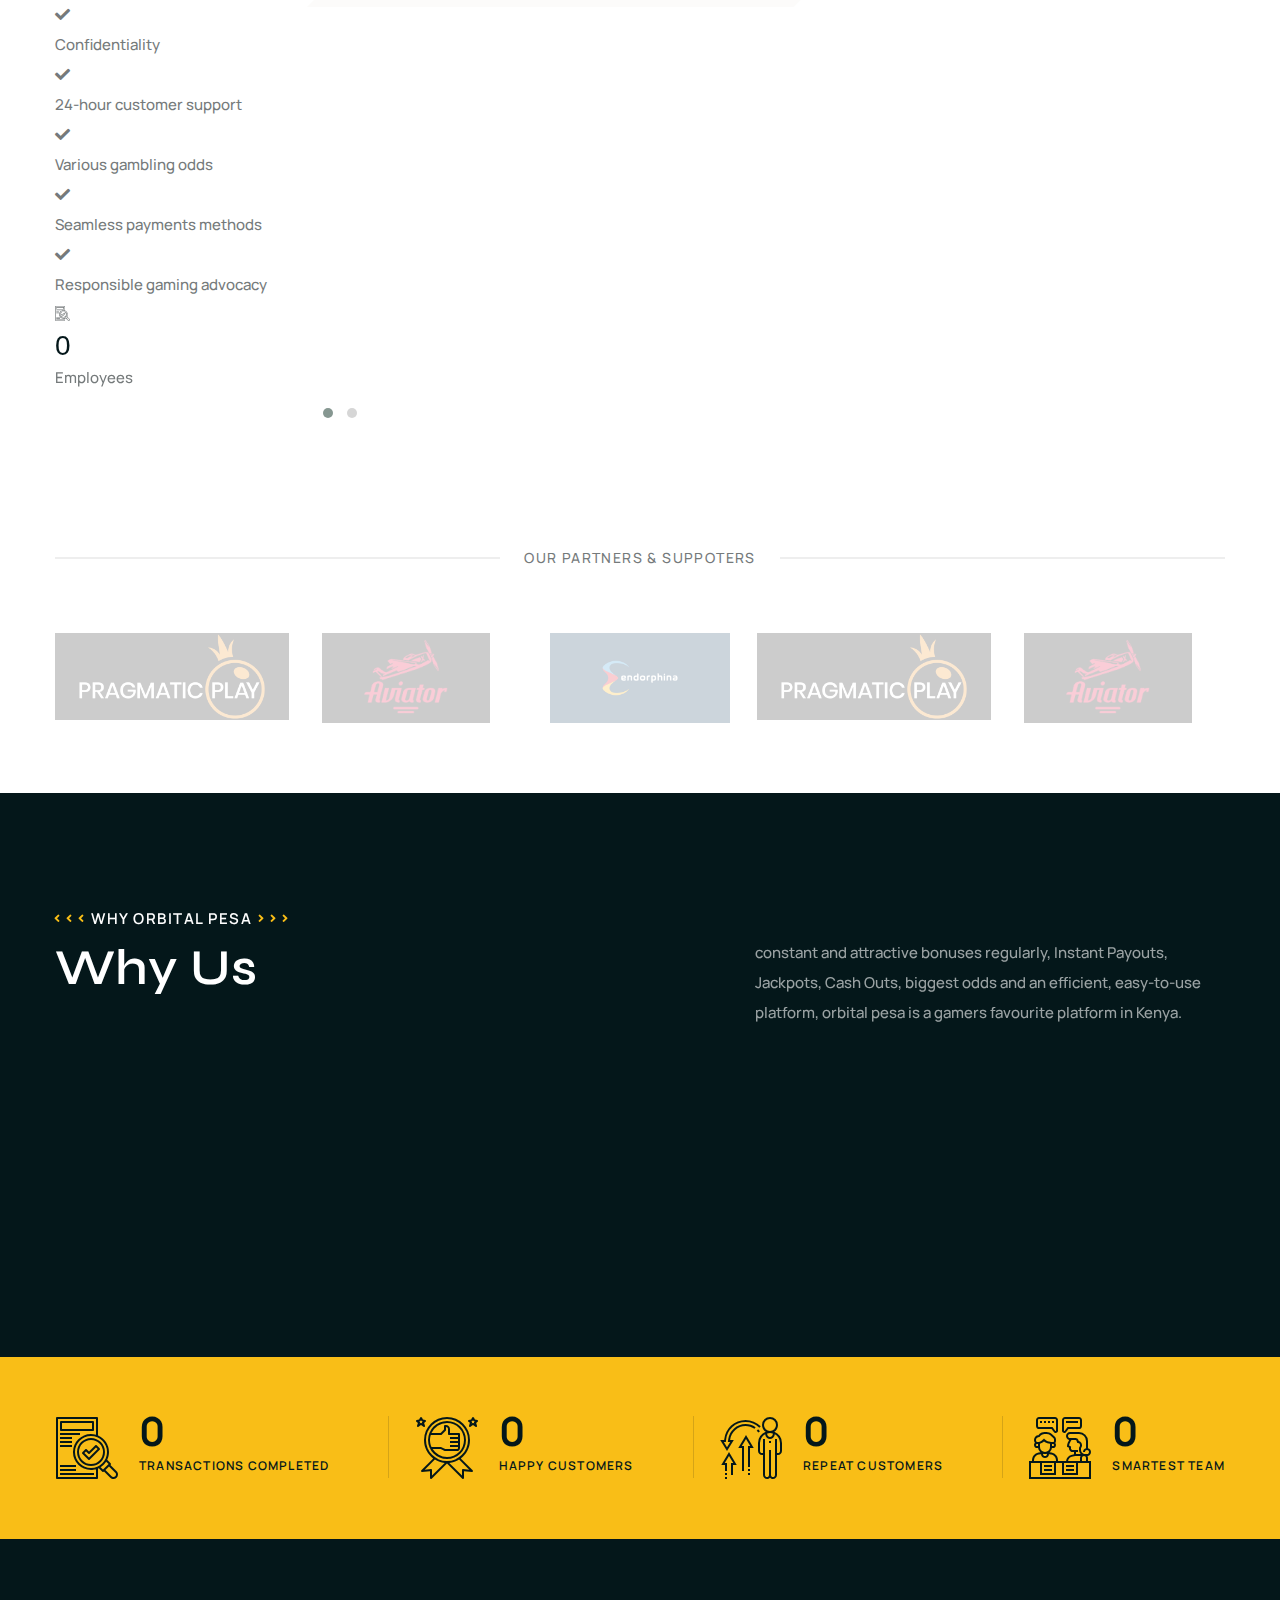
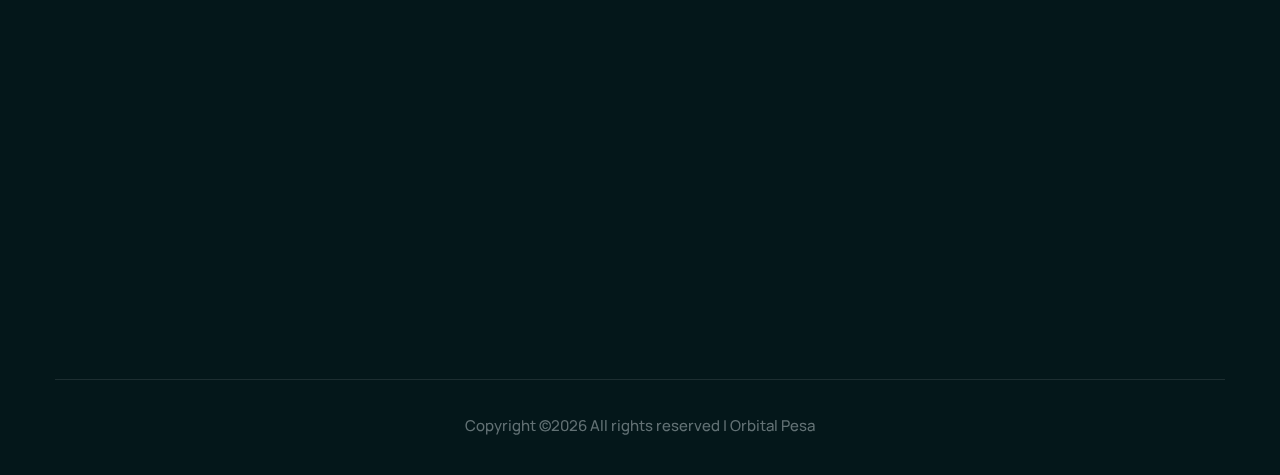
==== commit fedddd53: "Add files via upload" ====
--- a/about.html
+++ b/about.html
@@ -262,6 +262,176 @@
             </div>
         </section>
         <!--About Four End-->
+
+
+        <!--FAQ One Start-->
+        <section class="faq-one">
+            <div class="container">
+                <div class="row">
+                    <div class="col-xl-6">
+                        <div class="faq-one__left">
+                            <div class="section-title text-left">
+                                <div class="section-title__tagline-box">
+                                    <span class="section-title__tagline"> Company Overveiw </span>
+                                    <div class="section-title__icon-box-1">
+                                        <i class="fa fa-angle-left"></i>
+                                        <i class="fa fa-angle-left"></i>
+                                        <i class="fa fa-angle-left"></i>
+                                    </div>
+                                    <div class="section-title__icon-box-2">
+                                        <i class="fa fa-angle-right"></i>
+                                        <i class="fa fa-angle-right"></i>
+                                        <i class="fa fa-angle-right"></i>
+                                    </div>
+                                </div>
+                                <!-- <h2 class="section-title__title">QCompany Overveiw</h2> -->
+                            </div>
+                            <p class="faq-one__text">We are a Kenyan company trading as  fully licensed by the Kenyan regulatory body Betting Control and Licensing Board (BCLB) to operate. Besides sports gambling, gamers may wager on casinos and video poker games. Also, participants may wager on jackpots, online games, and video games. 
+                                We will take all reasonable steps as required by law to ensure that the personal information the we collect is accurately recorded and kept securely. All personal information will be destroyed when it is no longer required to be retained or by law.
+                                .</p>
+                            <div class="faq-one__points-and-counter-box">
+                                <ul class="faq-one__points list-unstyled">
+                                    <li>
+                                        <div class="icon">
+                                            <span class="fa fa-check"></span>
+                                        </div>
+                                        <div class="text">
+                                            <p>Confidentiality</p>
+                                        </div>
+                                    </li>
+                                    <li>
+                                        <div class="icon">
+                                            <span class="fa fa-check"></span>
+                                        </div>
+                                        <div class="text">
+                                            <p>24-hour customer support</p>
+                                        </div>
+                                    </li>
+                                    <li>
+                                        <div class="icon">
+                                            <span class="fa fa-check"></span>
+                                        </div>
+                                        <div class="text">
+                                            <p>Various gambling odds</p>
+                                        </div>
+                                    </li>
+                                    <li>
+                                        <div class="icon">
+                                            <span class="fa fa-check"></span>
+                                        </div>
+                                        <div class="text">
+                                            <p>Seamless payments methods </p>
+                                        </div>
+                                    </li>
+                                    <li>
+                                        <div class="icon">
+                                            <span class="fa fa-check"></span>
+                                        </div>
+                                        <div class="text">
+                                            <p>Responsible gaming advocacy</p>
+                                        </div>
+                                    </li>
+                                </ul>
+                                <div class="faq-one__counter-box">
+                                    <div class="faq-one__carousel owl-carousel owl-theme thm-owl__carousel"
+                                        data-owl-options='{
+                                        "loop": true,
+                                        "autoplay": true,
+                                        "margin": 30,
+                                        "nav": false,
+                                        "dots": true,
+                                        "smartSpeed": 500,
+                                        "autoplayTimeout": 10000,
+                                        "navText": ["<span class=\"icon-right-arrow\"></span>","<span class=\"icon-right-arrow\"></span>"],
+                                        "responsive": {
+                                            "0": {
+                                                "items": 1
+                                            },
+                                            "768": {
+                                                "items": 1
+                                            },
+                                            "992": {
+                                                "items": 1
+                                            },
+                                            "1200": {
+                                                "items": 1
+                                            }
+                                        }
+                                    }'>
+                                        <!--FAQ One Counter single Start-->
+                                        <div class="item">
+                                            <div class="faq-one__counter-single">
+                                                <div class="faq-one__counter-icon">
+                                                    <span class="icon-checking"></span>
+                                                </div>
+                                                <div class="faq-one__counter-content">
+                                                    <h3 class="odometer" data-count="125">00</h3>
+                                                    <p>Employees</p>
+                                                </div>
+                                            </div>
+                                        </div>
+                                        <!--FAQ One Counter single End-->
+                                        <!--FAQ One Counter single Start-->
+                                        <div class="item">
+                                            <div class="faq-one__counter-single">
+                                                <div class="faq-one__counter-icon">
+                                                    <span class="icon-checking"></span>
+                                                </div>
+                                                <div class="faq-one__counter-content">
+                                                    <h3 class="odometer" data-count="30">00</h3>
+                                                    <p>Corporate social responsibility projects </p>
+                                                </div>
+                                            </div>
+                                        </div>
+                                        <!--FAQ One Counter single End-->
+                                    </div>
+                                </div>
+                            </div>
+                        </div>
+                    </div>
+                    <div class="col-xl-6">
+                        <div class="faq-one__right">
+                            <div class="faq-one__faq-box">
+                                <div class="accrodion-grp" data-grp-name="faq-one-accrodion">
+                                   
+                                    <div class="accrodion active">
+                                        <div class="accrodion-title">
+                                            <h4>Our Mission </h4>
+                                        </div>
+                                        <div class="accrodion-content">
+                                            <div class="inner">
+                                                <p>Our mission is simply to provide entertainment  and provide an excellent gaming experience for their end users.  </p>
+                                            </div><!-- /.inner -->
+                                        </div>
+                                    </div>
+                                    <div class="accrodion">
+                                        <div class="accrodion-title">
+                                            <h4>Our Vision </h4>
+                                        </div>
+                                        <div class="accrodion-content">
+                                            <div class="inner">
+                                                <p>To be the leading online gaming provider in the world. Our culture is rooted in our corporate values.We are entrepreneurial, innovative and always on our toes, eager to catch the next opportunity. We challenge ourselves to do what no one has done before, and we deliver a unique end-user experience and first-class customer service, simply because we try harder. We look at our customers’ business as our business and opt to always be ahead of the game.</p>
+                                            </div><!-- /.inner -->
+                                        </div>
+                                    </div>
+                                    <div class="accrodion">
+                                        <div class="accrodion-title">
+                                            <h4>Social Responsibility</h4>
+                                        </div>
+                                        <div class="accrodion-content">
+                                            <div class="inner">
+                                                <p>At Orbital pesa , we do everything with our users  in mind. That is why we take extra precautions when it comes to the two major social issues involving the sports betting industry: gambling addiction and underage gambling.</p>
+                                            </div><!-- /.inner -->
+                                        </div>
+                                    </div>
+                                </div>
+                            </div>
+                        </div>
+                    </div>
+                </div>
+            </div>
+        </section>
+        <!--FAQ One End-->
 
         <!--Brand One Start-->
         <section class="brand-one">
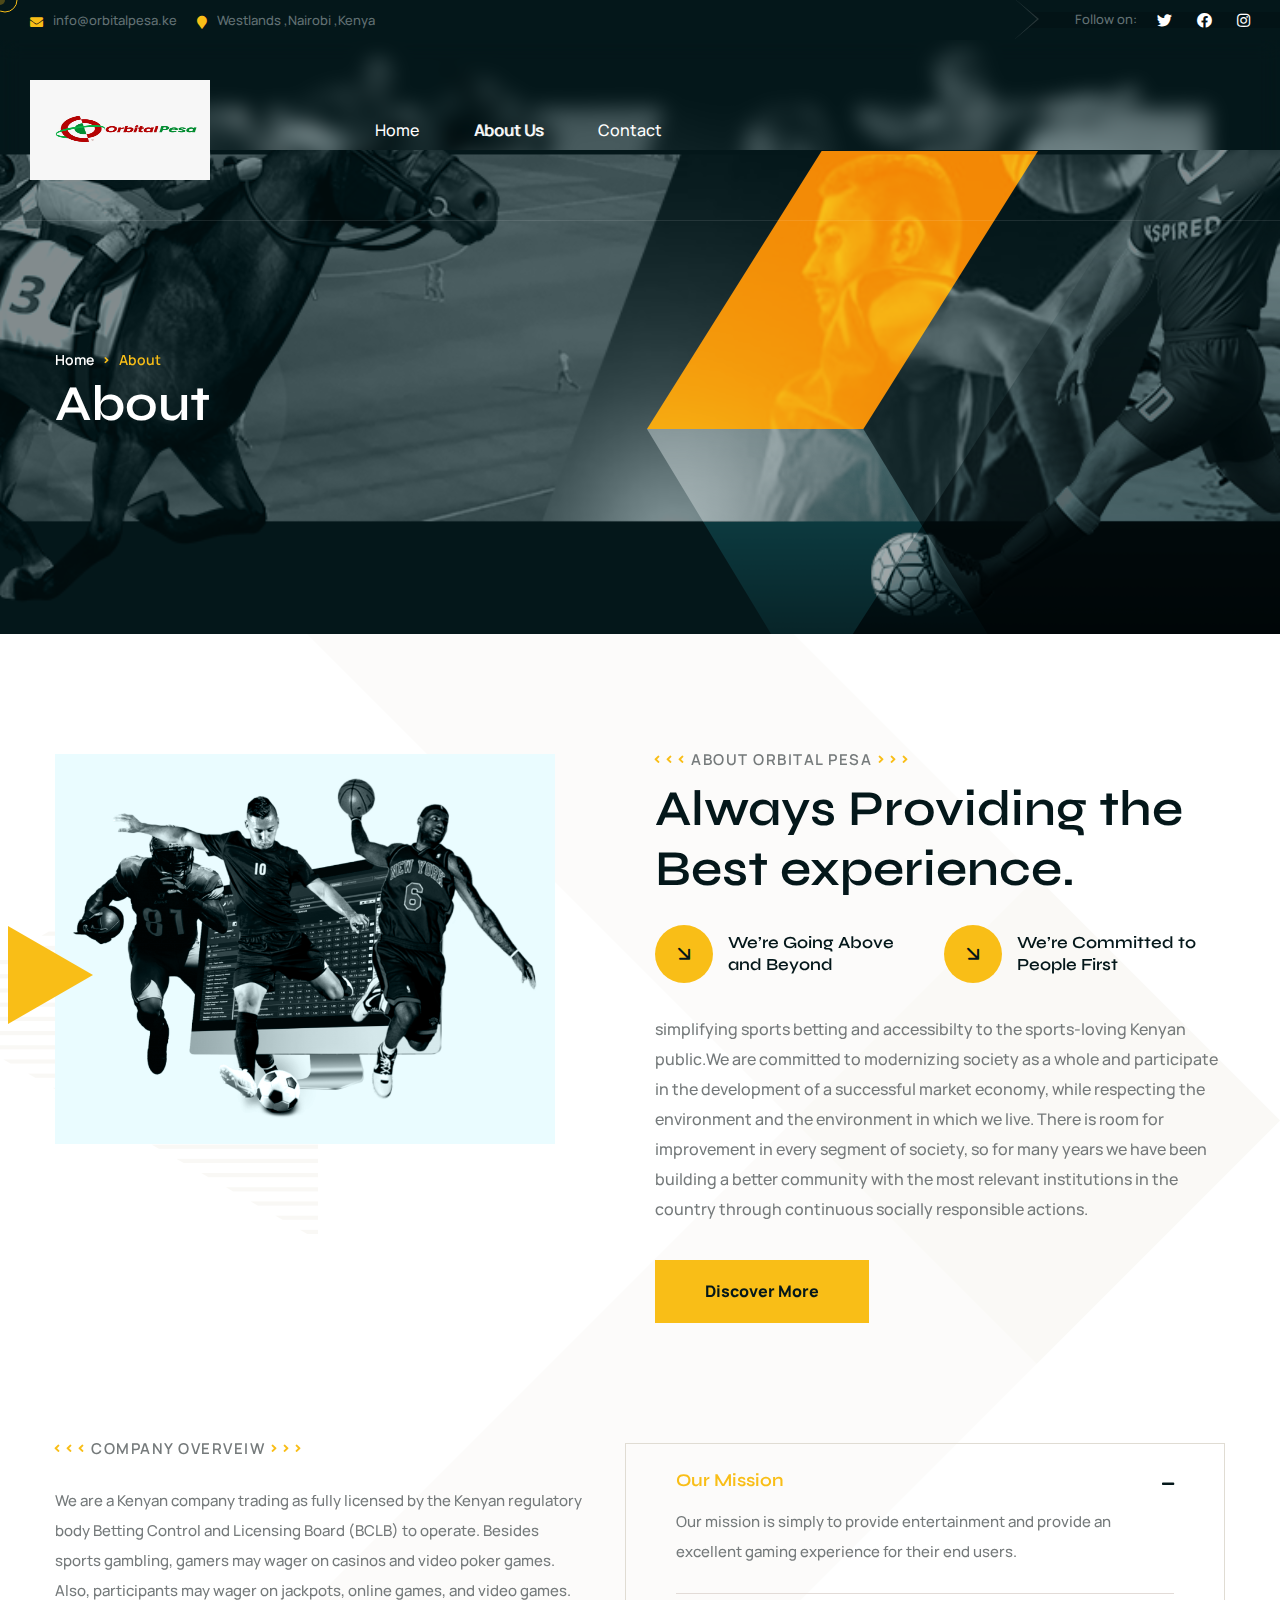
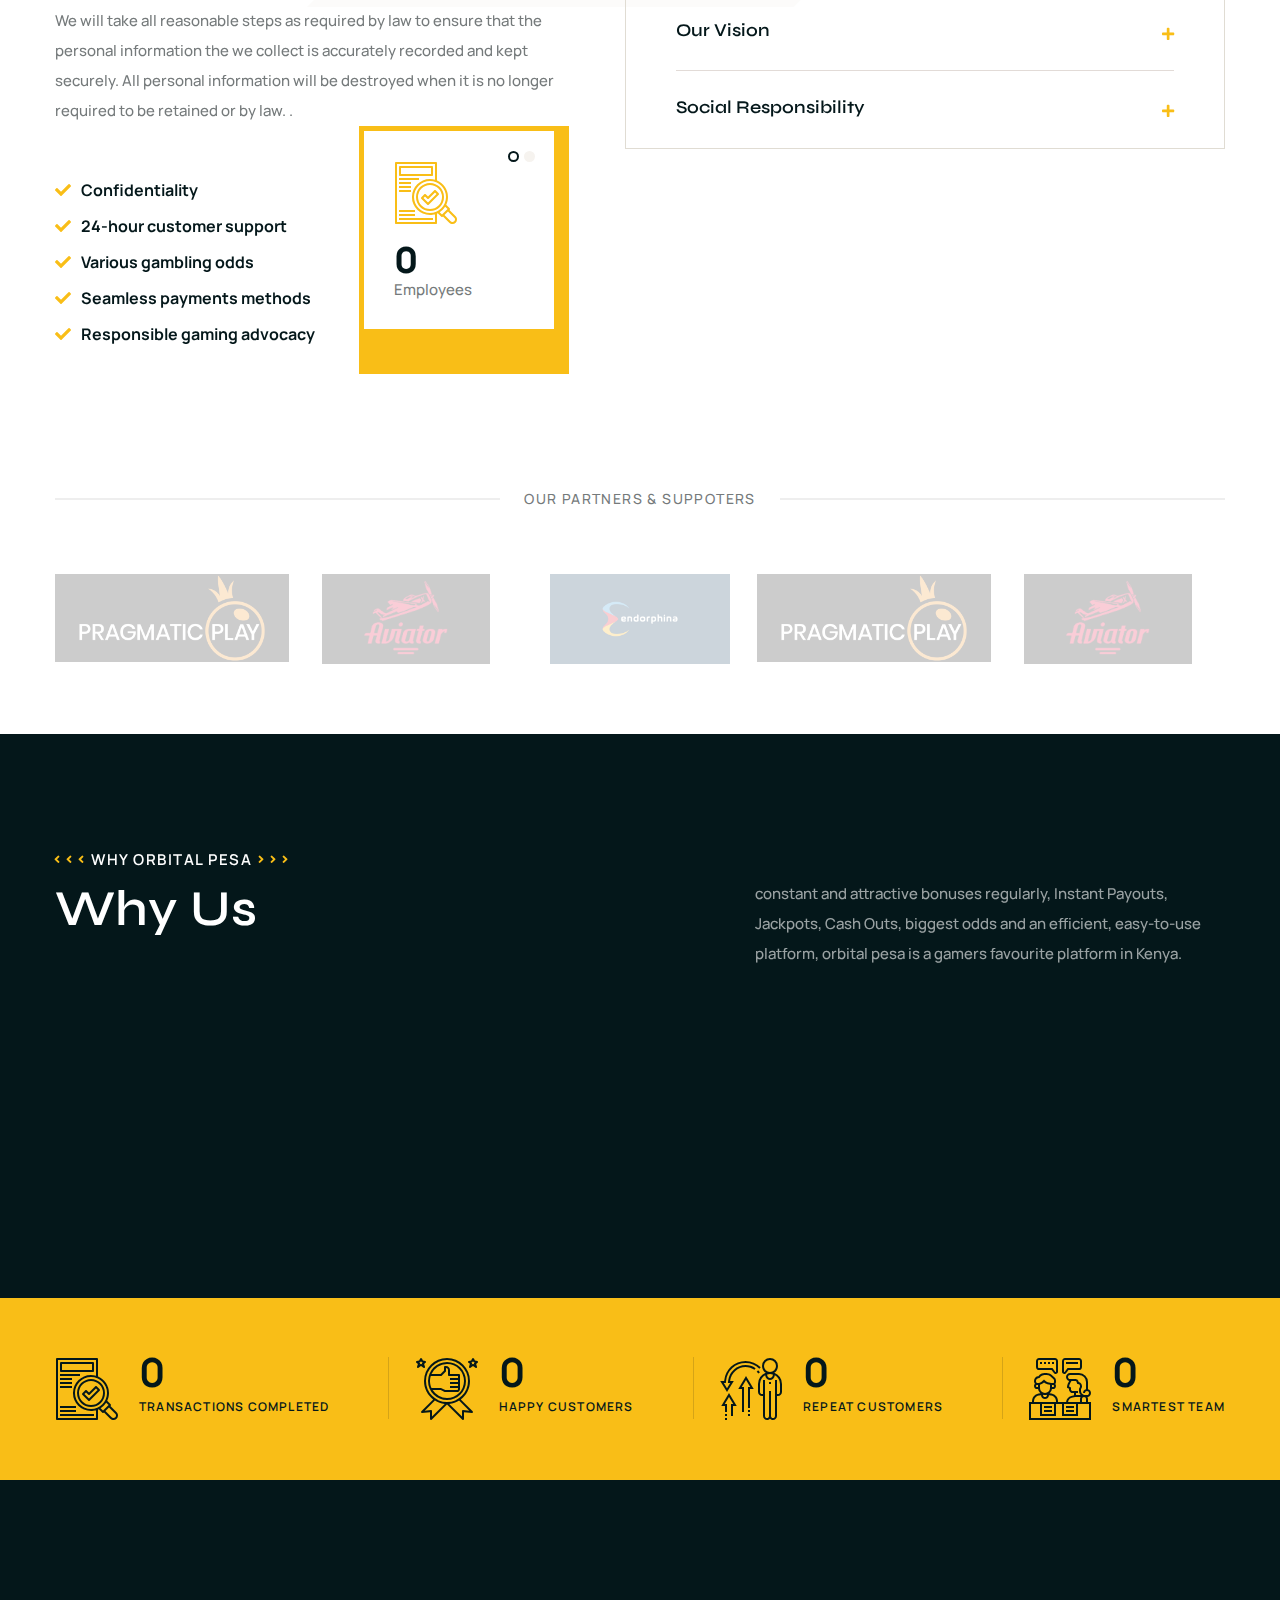
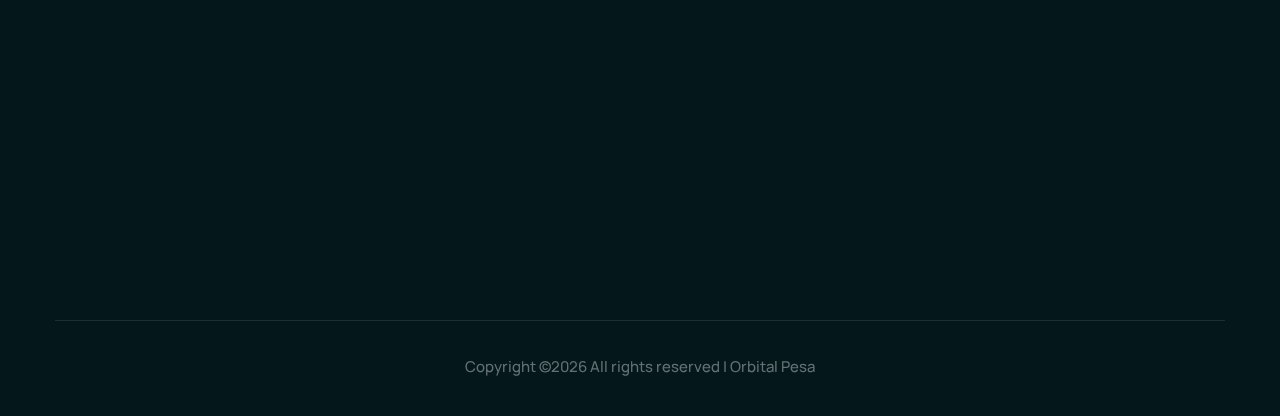
==== commit 7ff6f2f1: "Update about.html" ====
--- a/about.html
+++ b/about.html
@@ -410,7 +410,7 @@
                                         </div>
                                         <div class="accrodion-content">
                                             <div class="inner">
-                                                <p>To be the leading online gaming provider in the world. Our culture is rooted in our corporate values.We are entrepreneurial, innovative and always on our toes, eager to catch the next opportunity. We challenge ourselves to do what no one has done before, and we deliver a unique end-user experience and first-class customer service, simply because we try harder. We look at our customers’ business as our business and opt to always be ahead of the game.</p>
+                                                <p>To be the leading online gaming platform in the world. Our culture is rooted in our corporate values.We are entrepreneurial, innovative and always on our toes, eager to catch the next opportunity. We challenge ourselves to do what no one has done before, and we deliver a unique end-user experience and first-class customer service, simply because we try harder. We look at our customers’ business as our business and opt to always be ahead of the game.</p>
                                             </div><!-- /.inner -->
                                         </div>
                                     </div>
@@ -841,4 +841,4 @@
 
 
 <!-- Mirrored from pitoon-html.vercel.app/main-html/about.html by HTTrack Website Copier/3.x [XR&CO'2014], Mon, 08 May 2023 11:45:41 GMT -->
-</html>+</html>
--- a/assets/css/orbital.css
+++ b/assets/css/orbital.css
@@ -8,12 +8,7 @@
 # Home Showcase
 # Navigations Two
 # Navigations Three
-# Search Popup
-# Main Slider
-# Main Slider Two
-# Main Slider Three
 # Services One
-# Trust One
 # About One
 # Video One
 # Feature One
@@ -22,28 +17,13 @@
 # Why Choose One
 # Project One
 # Testimonial One
-# Brand One
 # Contact
-# Blog One
-# CTA One
 # Site Footer
 # About Two
-# Services Two
-# Project Two
 # Counter One
-# FAQ Two
-# Team Two
-# Testimonial Two
-# Contact One
-# Blog Two
-# Why Choose Two
 # Google Map
-# Feature Two
-# About Three
-# Services Three
 # Counter One
 # Why Choose Three
-# Testimonial Three
 # Project Three
 # Process One
 # Brand Two
@@ -52,37 +32,6 @@
 # Page Header
 # Contact Page
 # Google Map
-# Projects Details
-# Similar Project
-# Services Details
-# Error Page
-# Login Page
-# FAQ Page
-# Pricing Page
-# Team Details
-# Certificates
-# Contact Two
-# About Four
-# About Page Testimonial
-# Blog Details
-# Comments
-# Sidebar
-# Blog Sidebar
-# Sliding Text
-# Services Page
-# Services Page Brand
-# Services Four
-# Project Page
-# Blog Page
-# Product
-# Product Details
-# Product Description
-# Review One
-# Review Form One
-# Cart Page
-# Checkout
-# Team Page
-# Gallery Two
 # Boxed Version
 --------------------------------------------------------------*/
 
@@ -90,6 +39,9 @@
 # Common
 --------------------------------------------------------------*/
 :root {
+
+  /* 04171a */
+
   --pitoon-font: 'Manrope', sans-serif;
   --pitoon-font-two: 'Syne', sans-serif;
   --pitoon-gray: #757a7b;
@@ -856,62 +808,7 @@
   color: var(--pitoon-base);
 }
 
-.main-menu__search-cart-box {
-  position: relative;
-  display: flex;
-  align-items: center;
-  margin-left: 90px;
-  padding: 7px 0;
-}
-
-.main-menu__search-cart-box:before {
-  content: "";
-  position: absolute;
-  top: -8px;
-  bottom: -7px;
-  left: -30px;
-  width: 1px;
-  background-color: rgba(var(--pitoon-white-rgb), .10);
-}
-
-.main-menu__search-box {
-  position: relative;
-  display: block;
-}
-
-.main-menu__search {
-  position: relative;
-  display: flex;
-  align-items: center;
-  font-size: 24px;
-  color: var(--pitoon-white);
-  -webkit-transition: all 500ms ease;
-  transition: all 500ms ease;
-}
-
-.main-menu__search:hover {
-  color: var(--pitoon-base);
-}
-
-.main-menu__cart-box {
-  position: relative;
-  display: block;
-  margin-left: 20px;
-}
-
-.main-menu__cart {
-  position: relative;
-  display: flex;
-  align-items: center;
-  font-size: 24px;
-  color: var(--pitoon-white);
-  -webkit-transition: all 500ms ease;
-  transition: all 500ms ease;
-}
-
-.main-menu__cart:hover {
-  color: var(--pitoon-base);
-}
+
 
 
 .stricky-header.main-menu {
@@ -1749,30 +1646,7 @@
   color: var(--pitoon-base);
 }
 
-.main-menu-two__search-cart-box {
-  position: relative;
-  display: flex;
-  align-items: center;
-  margin-left: 90px;
-  padding: 7px 0;
-}
-
-.main-menu-two__search-cart-box:before {
-  content: "";
-  position: absolute;
-  top: -8px;
-  bottom: -7px;
-  left: -30px;
-  width: 1px;
-  background-color: rgba(var(--pitoon-white-rgb), .10);
-}
-
-.main-menu-two__search-box {
-  position: relative;
-  display: block;
-}
-
-.main-menu-two__search {
+.main-menu-two__cart {
   position: relative;
   display: flex;
   align-items: center;
@@ -1782,28 +1656,270 @@
   transition: all 500ms ease;
 }
 
-.main-menu-two__search:hover {
+.main-menu-two__cart:hover {
   color: var(--pitoon-base);
 }
 
-.main-menu-two__cart-box {
-  position: relative;
-  display: block;
-  margin-left: 20px;
-}
-
-.main-menu-two__cart {
-  position: relative;
-  display: flex;
-  align-items: center;
-  font-size: 24px;
-  color: var(--pitoon-white);
+
+
+
+/*--------------------------------------------------------------
+# FAQ One
+--------------------------------------------------------------*/
+.faq-one {
+  position: relative;
+  display: block;
+  padding-top: 120px;
+  z-index: 1;
+}
+
+.faq-one__left {
+  position: relative;
+  display: block;
+  margin-right: 40px;
+}
+
+.faq-one__left .section-title {
+  margin-bottom: 22px;
+}
+
+.faq-one__points-and-counter-box {
+  position: relative;
+  display: flex;
+  align-items: center;
+}
+
+.faq-one__points {
+  position: relative;
+  display: block;
+  top: 12px;
+}
+
+.faq-one__points li {
+  position: relative;
+  display: flex;
+  align-items: center;
+}
+
+.faq-one__points li+li {
+  margin-top: 6px;
+}
+
+.faq-one__points li .icon {
+  position: relative;
+  display: inline-block;
+  top: 1px;
+}
+
+.faq-one__points li .icon span {
+  position: relative;
+  display: inline-block;
+  font-size: 16px;
+  color: var(--pitoon-base);
+}
+
+.faq-one__points li .text {
+  margin-left: 10px;
+}
+
+.faq-one__points li .text p {
+  font-size: 16px;
+  font-weight: 700;
+  line-height: 26px;
+  color: var(--pitoon-black);
+}
+
+.faq-one__counter-box {
+  position: relative;
+  display: block;
+  max-width: 210px;
+  width: 100%;
+  background-color: var(--pitoon-base);
+  margin-left: 44px;
+}
+
+.faq-one__carousel {
+  position: relative;
+  display: block;
+}
+
+.faq-one__counter-single {
+  position: relative;
+  display: block;
+  padding: 35px 35px 47px;
+  z-index: 1;
+}
+
+.faq-one__counter-single::before {
+  content: "";
+  position: absolute;
+  top: 5px;
+  left: 5px;
+  right: 15px;
+  bottom: 15px;
+  background-color: var(--pitoon-white);
+  z-index: -1;
+}
+
+.faq-one__counter-icon {
+  position: relative;
+  display: inline-block;
+}
+
+.faq-one__counter-icon span {
+  position: relative;
+  display: inline-block;
+  font-size: 64px;
+  color: var(--pitoon-base);
+  transition: all 500ms linear;
+  transition-delay: 0.1s;
+  transform: scale(1);
+}
+
+.faq-one__counter-single:hover .faq-one__counter-icon span {
+  transform: scale(0.9);
+}
+
+.faq-one__counter-content {
+  position: relative;
+  display: block;
+}
+
+.faq-one__counter-content h3 {
+  font-size: 36px;
+  font-weight: 800;
+  line-height: 36px !important;
+  font-family: var(--pitoon-font) !important;
+  margin-top: 9px;
+  margin-bottom: 1px;
+}
+
+.faq-one__counter-content p {
+  font-size: 15px;
+  font-weight: 500;
+  line-height: 15px;
+}
+
+.faq-one__counter-content .odometer-formatting-mark {
+  display: none;
+}
+
+.faq-one__carousel.owl-carousel .owl-dots {
+  position: absolute;
+  top: 4px;
+  right: 32px;
+}
+
+
+.faq-one__carousel.owl-carousel .owl-dots .owl-dot {
+  position: relative;
+  display: inline-block;
+  width: 11px;
+  height: 11px;
+  border: 2px solid transparent;
+  border-radius: 50%;
+  background-color: #f6f3ef;
+  margin: 0px 2.50px;
+  padding: 0px;
   -webkit-transition: all 500ms ease;
   transition: all 500ms ease;
 }
 
-.main-menu-two__cart:hover {
+.faq-one__carousel.owl-carousel .owl-dot.active {
+  background-color: transparent;
+  border: 2px solid var(--pitoon-black);
+}
+
+.faq-one__carousel.owl-carousel .owl-dot:focus {
+  outline: none;
+}
+
+.faq-one__carousel.owl-carousel .owl-dots .owl-dot span {
+  display: none;
+}
+
+.faq-one__right {
+  position: relative;
+  display: block;
+  margin-left: -30px;
+}
+
+.faq-one__right .section-title__border-box {
+  margin-left: 0;
+}
+
+.faq-one__faq-box {
+  position: relative;
+  display: block;
+  border: 1px solid var(--pitoon-bdr-color);
+  padding: 0 50px 0;
+}
+
+.faq-one__faq-box .faq-one-accrodion .accrodion {
+  position: relative;
+  display: block;
+  padding: 22px 0 26px;
+  border-bottom: 1px solid #e2dbd7;
+  -webkit-transition: all 500ms ease;
+  transition: all 500ms ease;
+}
+
+.faq-one__faq-box .faq-one-accrodion .accrodion-title {
+  position: relative;
+  display: block;
+  cursor: pointer;
+  transition: all 200ms linear;
+  transition-delay: 0.1s;
+}
+
+.faq-one__faq-box .faq-one-accrodion .accrodion-title h4 {
+  margin: 0;
+  font-size: 18px;
+  font-weight: 600;
+  line-height: 28px;
+  color: var(--pitoon-black);
+  position: relative;
+  -webkit-transition: all 500ms ease;
+  transition: all 500ms ease;
+}
+
+.faq-one__faq-box .faq-one-accrodion .accrodion+.accrodion {
+  margin-top: 0px;
+}
+
+.faq-one__faq-box .faq-one-accrodion .accrodion.active .accrodion-title h4 {
   color: var(--pitoon-base);
+}
+
+.faq-one__faq-box .faq-one-accrodion .accrodion-title h4::before {
+  content: "\f067";
+  font-family: "Font Awesome 5 Free";
+  font-weight: 700;
+  font-size: 14px;
+  color: var(--pitoon-base);
+  position: absolute;
+  top: 4px;
+  right: 0;
+  -webkit-transition: all 500ms ease;
+  transition: all 500ms ease;
+}
+
+.faq-one__faq-box .faq-one-accrodion .accrodion.active .accrodion-title h4::before {
+  content: "\f068";
+  color: var(--pitoon-black);
+}
+
+.faq-one__faq-box .faq-one-accrodion .accrodion-content {
+  position: relative;
+  padding-top: 13px;
+}
+
+.faq-one__faq-box .faq-one-accrodion .accrodion-content p {
+  margin: 0;
+}
+
+.faq-one__faq-box .faq-one-accrodion .accrodion:last-child {
+  border-bottom: 1px solid transparent;
 }
 
 
@@ -2949,374 +3065,7 @@
 
 
 
-/*--------------------------------------------------------------
-# Services One
---------------------------------------------------------------*/
-.services-one {
-  position: relative;
-  display: block;
-  margin-top: -120px;
-  z-index: 10;
-}
-
-.services-one__shape-2 {
-  position: absolute;
-  right: 0;
-  bottom: 0;
-}
-
-.services-one__shape-2 img {
-  width: auto;
-}
-
-.services-one__shape-3 {
-  position: absolute;
-  right: 52px;
-  bottom: 27px;
-}
-
-.services-one__shape-3 img {
-  width: auto;
-}
-
-.services-one__shape-4 {
-  position: absolute;
-  right: 226px;
-  bottom: 70px;
-}
-
-.services-one__shape-4 img {
-  width: auto;
-}
-
-.services-one__inner {
-  position: relative;
-  display: block;
-  padding-bottom: 50px;
-  padding-top: 50px;
-  padding-left: 50px;
-  margin-left: -120px;
-  margin-right: -134px;
-  z-index: 1;
-}
-
-.services-one__inner::before {
-  content: "";
-  position: absolute;
-  top: 0;
-  left: 0;
-  right: -10000px;
-  bottom: 0;
-  background-color: rgb(255, 255, 255);
-  box-shadow: 0px 10px 60px 0px rgba(0, 0, 0, 0.2);
-  z-index: -1;
-}
-
-.services-one__top {
-  position: relative;
-  display: block;
-  padding-bottom: 20px;
-  border-bottom: 1px solid var(--pitoon-bdr-color);
-  margin-bottom: 50px;
-}
-
-.services-one__list {
-  position: relative;
-  display: flex;
-  align-items: center;
-  flex-wrap: wrap;
-  margin-right: -10px;
-  margin-left: -10px;
-}
-
-.services-one__list li {
-  position: relative;
-  -ms-flex: 0 0 20%;
-  flex: 0 0 20%;
-  max-width: 20%;
-  width: 100%;
-  padding-left: 10px;
-  padding-right: 10px;
-  margin-bottom: 30px;
-}
-
-.services-one__single {
-  position: relative;
-  display: block;
-}
-
-.services-one__content {
-  position: relative;
-  display: block;
-  background-color: var(--pitoon-primary);
-  padding: 40px 40px 58px;
-  overflow: hidden;
-  z-index: 1;
-}
-
-.services-one__shape-1 {
-  position: absolute;
-  top: 0;
-  left: 0;
-}
-
-.services-one__shape-1 img {
-  width: auto;
-  mix-blend-mode: luminosity;
-  transform: translateX(-200px);
-  opacity: 0;
-}
-
-.services-one__single:hover .services-one__shape-1 img {
-  transform: translateX(0px);
-  transition: all 1000ms ease;
-  transition-delay: 300ms;
-  opacity: .20;
-}
-
-.services-one__content:before {
-  position: absolute;
-  top: -1px;
-  left: -1px;
-  right: -1px;
-  bottom: -1px;
-  content: "";
-  background-color: var(--pitoon-black);
-  transform: scaleX(0.7) rotateX(20deg);
-  opacity: 0;
-  transition: all 0.4s linear;
-  z-index: -1;
-}
-
-.services-one__single:hover .services-one__content:before {
-  transform: scaleX(1.0) rotateX(0deg);
-  transition: all 0.4s linear;
-  opacity: 1;
-}
-
-.services-one__icon {
-  position: relative;
-  display: inline-block;
-}
-
-.services-one__icon span {
-  position: relative;
-  display: inline-block;
-  font-size: 64px;
-  color: var(--pitoon-base);
-  -webkit-transition: all 500ms linear;
-  transition: all 500ms linear;
-  -webkit-transition-delay: 0.1s;
-  transition-delay: 0.1s;
-}
-
-.services-one__single:hover .services-one__icon span {
-  transform: scale(.9);
-}
-
-.services-one__title {
-  font-size: 22px;
-  font-weight: 600;
-  line-height: 26px;
-  margin-top: 19px;
-  position: relative;
-  display: block;
-  z-index: 2;
-}
-
-.services-one__title a {
-  color: var(--pitoon-black);
-  -webkit-transition: all 500ms ease;
-  transition: all 500ms ease;
-}
-
-.services-one__single:hover .services-one__title a {
-  color: var(--pitoon-white);
-}
-
-.services-one__plus {
-  position: absolute;
-  left: 40px;
-  bottom: -16px;
-  z-index: 2;
-}
-
-.services-one__plus a {
-  position: relative;
-  display: flex;
-  align-items: center;
-  justify-content: center;
-  width: 45px;
-  height: 45px;
-  font-size: 12px;
-  color: var(--pitoon-black);
-  background-color: var(--pitoon-white);
-  -webkit-transition: all 500ms ease;
-  transition: all 500ms ease;
-}
-
-.services-one__single:hover .services-one__plus a {
-  background-color: var(--pitoon-base);
-}
-
-.services-one__carousel.owl-carousel .owl-stage-outer {
-  overflow: visible;
-}
-
-.services-one__carousel.owl-carousel .owl-item {
-  opacity: 0;
-  visibility: hidden;
-  transition: opacity 500ms ease, visibility 500ms ease;
-}
-
-.services-one__carousel.owl-carousel .owl-item.active {
-  opacity: 1;
-  visibility: visible;
-}
-
-.services-one__bottom {
-  position: relative;
-  display: block;
-}
-
-.services-one__satisfied {
-  position: relative;
-  display: flex;
-  align-items: center;
-}
-
-.services-one__satisfied-list {
-  position: relative;
-  display: flex;
-  align-items: center;
-}
-
-.services-one__satisfied-list li+li {
-  margin-left: -14px;
-}
-
-.services-one__satisfied-img {
-  position: relative;
-  display: block;
-  width: 40px;
-  border-radius: 50%;
-}
-
-.services-one__satisfied-img img {
-  width: 100%;
-  border-radius: 50%;
-  border: 2px solid var(--pitoon-white);
-  box-shadow: 0px 5px 15px 0px rgba(0, 0, 0, 0.15);
-}
-
-.services-one__satisfied-list li:first-child .services-one__satisfied-img {
-  z-index: 1;
-}
-
-.services-one__satisfied-list li:last-child .services-one__satisfied-img {
-  z-index: -1;
-}
-
-.services-one__satisfied-content {
-  margin-left: 20px;
-}
-
-.services-one__satisfied-text {
-  color: var(--pitoon-gray);
-  font-weight: 500;
-  font-size: 16px;
-}
-
-.services-one__satisfied-text a {
-  position: relative;
-  display: inline-block;
-  font-size: 16px;
-  font-weight: 600;
-  color: var(--pitoon-black);
-  -webkit-transition: all 500ms ease;
-  transition: all 500ms ease;
-}
-
-.services-one__satisfied-text a:before {
-  content: "";
-  position: absolute;
-  bottom: 4px;
-  left: 0;
-  right: 0;
-  height: 1px;
-  background-color: var(--pitoon-base);
-  -webkit-transition: all 500ms ease;
-  transition: all 500ms ease;
-}
-
-.services-one__satisfied-text a:hover {
-  color: var(--pitoon-base);
-}
-
-/*--------------------------------------------------------------
-# Trust One
---------------------------------------------------------------*/
-.trust-one {
-  position: relative;
-  display: block;
-  background-color: var(--pitoon-black);
-  padding: 433px 0 78px;
-  margin-top: -360px;
-  z-index: 1;
-}
-
-.trust-one__img {
-  position: absolute;
-  bottom: 0;
-  right: 286px;
-  opacity: .60;
-  mix-blend-mode: luminosity;
-  z-index: -1;
-}
-
-.trust-one__img img {
-  width: auto;
-  mix-blend-mode: luminosity;
-}
-
-.trust-one__inner {
-  position: relative;
-  display: flex;
-  align-items: center;
-  justify-content: space-between;
-  margin-left: -120px;
-  margin-right: -134px;
-}
-
-.trust-one__left {
-  position: relative;
-  display: block;
-}
-
-.trust-one__title {
-  font-size: 30px;
-  font-weight: 600;
-  line-height: 36px;
-  color: var(--pitoon-white);
-}
-
-.trust-one__right {
-  position: relative;
-  display: block;
-}
-
-.trust-one__btn-box {
-  position: relative;
-  display: block;
-}
-
-.trust-one__btn:hover {
-  color: var(--pitoon-black);
-}
-
-.trust-one__btn::before {
-  background-color: var(--pitoon-white);
-}
+
 
 /*--------------------------------------------------------------
 # About One
@@ -4412,411 +4161,6 @@
   mix-blend-mode: luminosity;
 }
 
-/*--------------------------------------------------------------
-# Project One
---------------------------------------------------------------*/
-.project-one {
-  position: relative;
-  display: block;
-  padding: 120px 0 114px;
-}
-
-.project-one .container {
-  max-width: 1600px;
-}
-
-.project-one__carousel {
-  position: relative;
-  display: block;
-}
-
-.project-one__single {
-  position: relative;
-  display: block;
-  margin-bottom: 30px;
-}
-
-.project-one__img-box {
-  position: relative;
-  display: block;
-  z-index: 1;
-}
-
-.project-one__img-box::before {
-  content: "";
-  position: absolute;
-  top: 0;
-  left: 0;
-  right: 0;
-  bottom: 0;
-  background-image: -moz-linear-gradient(90deg, rgb(249, 190, 23) 0%, rgba(4, 23, 26, 0) 100%);
-  background-image: -webkit-linear-gradient(90deg, rgb(249, 190, 23) 0%, rgba(4, 23, 26, 0) 100%);
-  background-image: -ms-linear-gradient(90deg, rgb(249, 190, 23) 0%, rgba(4, 23, 26, 0) 100%);
-  background-repeat: no-repeat;
-  background-position: bottom left;
-  -webkit-transform: scale(1, 0);
-  transform: scale(1, 0);
-  -webkit-transform-origin: bottom center;
-  transform-origin: bottom center;
-  -webkit-transition: -webkit-transform 500ms ease;
-  transition: -webkit-transform 500ms ease;
-  transition: transform 500ms ease;
-  transition: transform 500ms ease, -webkit-transform 500ms ease;
-  z-index: 2;
-}
-
-.project-one__single:hover .project-one__img-box::before {
-  -webkit-transform: scale(1, 1);
-  transform: scale(1, 1);
-}
-
-.project-one__img-box::after {
-  content: "";
-  position: absolute;
-  bottom: 0;
-  left: 0;
-  right: 0;
-  height: 20px;
-  background-color: var(--pitoon-white);
-  transform: translateY(100%);
-  transition: all 500ms ease;
-  z-index: 2;
-}
-
-.project-one__single:hover .project-one__img-box::after {
-  transform: translateY(0);
-}
-
-.project-one__img {
-  position: relative;
-  display: block;
-  z-index: 1;
-}
-
-.project-one__img::before {
-  content: "";
-  position: absolute;
-  top: 0;
-  left: 0;
-  right: 0;
-  bottom: 0;
-  background-color: var(--pitoon-black);
-  z-index: -1;
-}
-
-.project-one__img img {
-  width: 100%;
-  mix-blend-mode: luminosity;
-}
-
-.project-one__content {
-  position: absolute;
-  bottom: 20px;
-  left: 20px;
-  right: 80px;
-  transition: all 500ms ease;
-  z-index: 5;
-}
-
-.project-one__single:hover .project-one__content {
-  bottom: 0;
-}
-
-.project-one__tag {
-  position: relative;
-  display: inline-block;
-  background-color: var(--pitoon-base);
-  padding: 7px 40px 8px;
-  padding-right: 29px;
-  z-index: 3;
-}
-
-.project-one__tag::before {
-  content: "";
-  position: absolute;
-  top: 0;
-  right: -12px;
-  border-top: 20px solid transparent;
-  border-left: 12px solid var(--pitoon-base);
-  border-bottom: 20px solid transparent;
-}
-
-.project-one__tag p {
-  font-size: 15px;
-  font-weight: 600;
-  line-height: 25px;
-  color: var(--pitoon-black);
-}
-
-.project-one__title-box {
-  position: relative;
-  display: block;
-  max-width: 272px;
-  width: 100%;
-  padding: 27px 40px 27px;
-  background-color: var(--pitoon-white);
-  transition: all 500ms ease;
-  z-index: 3;
-}
-
-.project-one__single:hover .project-one__title-box {
-  box-shadow: 0px 10px 60px 0px rgba(0, 0, 0, 0.1);
-}
-
-.project-one__title {
-  font-size: 22px;
-  font-weight: 600;
-  line-height: 26px;
-}
-
-.project-one__title a {
-  color: var(--pitoon-black);
-  -webkit-transition: all 500ms ease;
-  transition: all 500ms ease;
-}
-
-.project-one__title a:hover {
-  color: var(--pitoon-base);
-}
-
-.project-one__arrow-box {
-  position: absolute;
-  top: 30px;
-  right: 30px;
-  transform: scale(0);
-  transition: all 500ms ease;
-  z-index: 3;
-}
-
-.project-one__single:hover .project-one__arrow-box {
-  transform: scale(1);
-}
-
-.project-one__arrow {
-  position: relative;
-  display: flex;
-  align-items: center;
-  justify-content: center;
-  width: 52px;
-  height: 53px;
-  font-size: 16px;
-  color: var(--pitoon-white);
-  border-radius: 50%;
-  background-color: rgba(var(--pitoon-white-rgb), .10);
-  transition: all 500ms ease;
-}
-
-.project-one__arrow:hover {
-  background-color: rgba(var(--pitoon-white-rgb), 1);
-  color: var(--pitoon-black);
-}
-
-.thm-owl__carousel--range__input {
-  max-width: 356px;
-  width: 100%;
-  margin-left: auto;
-  margin-right: auto;
-  margin-top: 5px;
-}
-
-.thm-owl__carousel--range__input .irs-min,
-.thm-owl__carousel--range__input .irs-single,
-.thm-owl__carousel--range__input .irs-max {
-  visibility: hidden !important;
-}
-
-.thm-owl__carousel--range__input .irs--flat .irs-line {
-  height: 3px;
-  background-color: var(--pitoon-primary);
-  border-radius: 0;
-}
-
-.thm-owl__carousel--range__input .irs--flat .irs-bar {
-  border-radius: 0px;
-  background-image: -moz-linear-gradient(0deg, rgb(4, 23, 26) 0%, rgb(249, 190, 23) 100%);
-  background-image: -webkit-linear-gradient(0deg, rgb(4, 23, 26) 0%, rgb(249, 190, 23) 100%);
-  background-image: -ms-linear-gradient(0deg, rgb(4, 23, 26) 0%, rgb(249, 190, 23) 100%);
-  height: 3px;
-}
-
-.thm-owl__carousel--range__input .irs--flat .irs-handle {
-  width: 17px;
-  height: 17px;
-  background-color: var(--pitoon-base);
-  border-radius: 50%;
-  border: 0;
-  top: 17px;
-}
-
-.thm-owl__carousel--range__input .irs--flat .irs-handle>i:first-child {
-  display: none;
-}
-
-.project-one__carousel.owl-carousel .owl-stage-outer {
-  overflow: visible;
-}
-
-.project-one__carousel.owl-carousel .owl-item {
-  opacity: 0;
-  visibility: hidden;
-  transition: opacity 500ms ease, visibility 500ms ease;
-}
-
-.project-one__carousel.owl-carousel .owl-item.active {
-  opacity: 1;
-  visibility: visible;
-}
-
-/*--------------------------------------------------------------
-# Testimonial One
---------------------------------------------------------------*/
-.testimonial-one {
-  position: relative;
-  display: block;
-}
-
-.testimonial-one__bottom {
-  position: relative;
-  display: block;
-}
-
-.testimonial-one__carousel {
-  position: relative;
-  display: block;
-}
-
-.testimonial-one__single {
-  position: relative;
-  display: block;
-  background-color: rgb(255, 255, 255);
-  box-shadow: 0px 0px 60px 0px rgba(0, 0, 0, 0.07);
-  padding: 40px 195px 49px;
-  padding-right: 55px;
-  z-index: 1;
-}
-
-.testimonial-one__img {
-  position: absolute;
-  top: 45px;
-  left: 38px;
-  border-radius: 50%;
-  z-index: 1;
-}
-
-.testimonial-one__img::before {
-  content: "";
-  position: absolute;
-  top: 1px;
-  left: 1px;
-  right: 1px;
-  bottom: 1px;
-  border-radius: 50%;
-  background-color: var(--pitoon-black);
-  z-index: -1;
-}
-
-.testimonial-one__img::after {
-  content: "";
-  position: absolute;
-  top: -11px;
-  left: -11px;
-  right: -11px;
-  bottom: -11px;
-  border-radius: 50%;
-  border: 2px solid var(--pitoon-base);
-  box-shadow: 0px 5px 30px 0px rgba(0, 0, 0, 0.1);
-  z-index: -1;
-}
-
-.testimonial-one__img img {
-  width: 100%;
-  border-radius: 50%;
-  mix-blend-mode: luminosity;
-}
-
-.testimonial-one__client-details {
-  position: relative;
-  display: block;
-  margin-bottom: 20px;
-  z-index: 2;
-}
-
-.testimonial-one__client-name {
-  font-size: 24px;
-  font-weight: 600;
-  line-height: 34px;
-  letter-spacing: 0.04em;
-}
-
-.testimonial-one__client-rate {
-  position: relative;
-  display: flex;
-  align-items: center;
-  margin-top: 6px;
-}
-
-.testimonial-one__client-rate span {
-  position: relative;
-  display: inline-block;
-  font-size: 12px;
-  color: var(--pitoon-base);
-}
-
-.testimonial-one__client-rate span+span {
-  margin-left: 3px;
-}
-
-.testimonial-one__text {
-  font-size: 16px;
-}
-
-.testimonial-one__shape-1 {
-  position: absolute;
-  top: 0;
-  left: 0;
-  z-index: 1;
-}
-
-.testimonial-one__shape-1 img {
-  width: auto;
-}
-
-.testimonial-one__shape-2 {
-  position: absolute;
-  top: 0;
-  left: 0;
-  border-top: 129px solid var(--pitoon-base);
-  border-left: 77px solid var(--pitoon-base);
-  border-right: 77px solid transparent;
-  border-bottom: 129px solid transparent;
-  z-index: 1;
-}
-
-.testimonial-one__shape-3 {
-  position: absolute;
-  bottom: 0;
-  left: 0;
-  z-index: -1;
-}
-
-.testimonial-one__shape-3 img {
-  width: auto;
-}
-
-.testimonial-one__carousel.owl-carousel .owl-stage-outer {
-  overflow: visible;
-}
-
-.testimonial-one__carousel.owl-carousel .owl-item {
-  opacity: 0;
-  visibility: hidden;
-  transition: opacity 500ms ease, visibility 500ms ease;
-}
-
-.testimonial-one__carousel.owl-carousel .owl-item.active {
-  opacity: 1;
-  visibility: visible;
-}
 
 /*--------------------------------------------------------------
 # Brand One
@@ -5110,364 +4454,6 @@
   height: 130px;
 }
 
-/*--------------------------------------------------------------
-# Blog One
---------------------------------------------------------------*/
-.blog-one {
-  position: relative;
-  display: block;
-  padding: 120px 0 90px;
-  z-index: 1;
-}
-
-.blog-one__single {
-  position: relative;
-  display: block;
-  margin-bottom: 30px;
-}
-
-.blog-one__img-box {
-  position: relative;
-  display: block;
-}
-
-.blog-one__img {
-  position: relative;
-  display: block;
-  background-color: var(--pitoon-black);
-  overflow: hidden;
-  z-index: 1;
-}
-
-.blog-one__img img {
-  width: 100%;
-  mix-blend-mode: luminosity;
-  transition: all 500ms ease;
-  transform: scale(1);
-}
-
-.blog-one__single:hover .blog-one__img img {
-  transform: scale(1.05);
-}
-
-.blog-one__img>a {
-  top: 0;
-  left: 0;
-  right: 0;
-  bottom: 0;
-  background-color: rgba(var(--pitoon-black-rgb), 0.3);
-  position: absolute;
-  display: flex;
-  justify-content: center;
-  align-items: center;
-  font-size: 30px;
-  color: var(--thm-base);
-  transition: opacity 500ms ease, visibility 500ms ease, transform 500ms ease;
-  visibility: hidden;
-  opacity: 0;
-  transform: translateY(-30%);
-}
-
-.blog-one__img>a>span {
-  position: relative;
-}
-
-.blog-one__img>a>span::before {
-  content: '';
-  width: 20px;
-  height: 2px;
-  background-color: var(--pitoon-base);
-  position: absolute;
-  top: 50%;
-  left: 50%;
-  transform: translate(-50%, -50%);
-  transition: all 500ms ease;
-}
-
-.blog-one__img>a>span::after {
-  content: '';
-  transition: all 500ms ease;
-  width: 2px;
-  height: 20px;
-  background-color: var(--pitoon-base);
-  position: absolute;
-  top: 50%;
-  left: 50%;
-  transform: translate(-50%, -50%);
-}
-
-.blog-one__img>a:hover>span::before,
-.blog-one__img>a:hover>span::after {
-  background-color: var(--pitoon-white);
-}
-
-.blog-one__single:hover .blog-one__img>a {
-  visibility: visible;
-  transform: translateY(0%);
-  opacity: 1;
-}
-
-.blog-one__date-box {
-  position: absolute;
-  bottom: 0;
-  right: 0;
-  display: flex;
-  align-items: center;
-  z-index: 2;
-}
-
-.blog-one__date-box span {
-  font-size: 14px;
-  font-weight: 500;
-  line-height: 14px;
-  background-color: var(--pitoon-base);
-  padding: 13px 12px 13px;
-  color: var(--pitoon-black);
-}
-
-.blog-one__date-box p {
-  font-size: 14px;
-  font-weight: 500;
-  line-height: 14px;
-  color: var(--pitoon-white);
-  background-color: var(--pitoon-black);
-  padding: 13px 20px 13px;
-}
-
-.blog-one__content {
-  position: relative;
-  display: block;
-  background-color: rgb(255, 255, 255);
-  box-shadow: 0px 10px 60px 0px rgba(0, 0, 0, 0.05);
-  padding: 25px 35px 30px;
-}
-
-.blog-one__user {
-  position: relative;
-  display: flex;
-  align-items: center;
-}
-
-.blog-one__user-img {
-  position: relative;
-  display: block;
-  width: 32px;
-  background-color: var(--pitoon-black);
-  border-radius: 50%;
-}
-
-.blog-one__user-img::before {
-  content: "";
-  position: absolute;
-  top: -4px;
-  left: -4px;
-  right: -4px;
-  bottom: -4px;
-  border: 2px solid var(--pitoon-base);
-  border-radius: 50%;
-}
-
-.blog-one__user-img img {
-  width: 100%;
-  border-radius: 50%;
-  mix-blend-mode: luminosity;
-}
-
-.blog-one__user-text {
-  margin-left: 14px;
-}
-
-.blog-one__user-text p {
-  font-size: 14px;
-  font-weight: 500;
-  line-height: 17px;
-}
-
-.blog-one__title {
-  font-size: 22px;
-  font-weight: 600;
-  line-height: 27px;
-  margin-top: 17px;
-  margin-bottom: 5px;
-}
-
-.blog-one__title a {
-  color: var(--pitoon-black);
-  -webkit-transition: all 500ms ease;
-  transition: all 500ms ease;
-}
-
-.blog-one__title a:hover {
-  color: var(--pitoon-base);
-}
-
-.blog-one__comment-and-btn-box {
-  position: relative;
-  display: flex;
-  align-items: center;
-  justify-content: space-between;
-  padding: 8px 0 7px;
-  background-color: var(--pitoon-primary);
-  padding-left: 20px;
-  margin-top: 20px;
-}
-
-.blog-one__comment {
-  position: relative;
-  display: block;
-}
-
-.blog-one__comment p {
-  font-size: 12px;
-  font-weight: 500;
-}
-
-.blog-one__comment p>span {
-  font-size: 12px;
-  color: var(--pitoon-base);
-  margin-right: 2px;
-}
-
-.blog-one__btn-box {
-  position: relative;
-  display: inline-block;
-}
-
-.blog-one__btn {
-  font-size: 12px;
-  font-weight: 500;
-  line-height: 12px;
-  letter-spacing: 0.1em;
-  text-transform: uppercase;
-  padding: 15px 20px 13px;
-  padding-left: 40px;
-  color: var(--pitoon-gray);
-  background-color: var(--pitoon-primary);
-  -webkit-transition: all 500ms ease;
-  transition: all 500ms ease;
-}
-
-.blog-one__btn:hover {
-  color: var(--pitoon-white);
-  background-color: var(--pitoon-black);
-}
-
-.blog-one__btn::before {
-  content: "";
-  position: absolute;
-  top: -7px;
-  left: 0;
-  bottom: -6px;
-  border-top: 21px solid transparent;
-  border-left: 20px solid var(--pitoon-primary);
-  border-bottom: 22px solid transparent;
-  z-index: 1;
-}
-
-.blog-one__btn::after {
-  content: "";
-  position: absolute;
-  top: -8px;
-  left: 0;
-  bottom: -7px;
-  border-top: 22px solid transparent;
-  border-left: 21px solid #d2d4d0;
-  border-bottom: 23px solid transparent;
-}
-
-.blog-one__btn>span {
-  font-size: 9px;
-  color: var(--pitoon-gray);
-  top: -1px;
-  position: relative;
-  margin-left: 10px;
-  -webkit-transition: all 500ms ease;
-  transition: all 500ms ease;
-}
-
-.blog-one__btn:hover span {
-  color: var(--pitoon-base);
-}
-
-/*--------------------------------------------------------------
-# CTA One
---------------------------------------------------------------*/
-.cta-one {
-  position: relative;
-  display: block;
-}
-
-.cta-one__inner {
-  position: relative;
-  display: flex;
-  align-items: center;
-  justify-content: space-between;
-  background-color: var(--pitoon-base);
-  padding: 41px 80px 41px;
-  padding-right: 50px;
-  overflow: hidden;
-  z-index: 1;
-}
-
-.cta-one__shape-1 {
-  position: absolute;
-  top: -64px;
-  left: -62px;
-  opacity: .10;
-  mix-blend-mode: luminosity;
-}
-
-.cta-one__shape-1 img {
-  width: auto;
-}
-
-.cta-one__title {
-  font-size: 30px;
-  font-weight: 600;
-  line-height: 40px;
-}
-
-.cta-one__btn-box {
-  position: relative;
-  display: block;
-}
-
-.cta-one__btn {
-  background-color: var(--pitoon-black);
-  color: var(--pitoon-white);
-}
-
-.cta-one__btn:hover {
-  color: var(--pitoon-black);
-}
-
-.cta-one__btn::before {
-  background-color: var(--pitoon-white);
-}
-
-.cta-one__btn-box::before {
-  content: "";
-  position: absolute;
-  top: -40px;
-  left: -121px;
-  bottom: -39px;
-  border-top: 70px solid transparent;
-  border-left: 54px solid var(--pitoon-base);
-  border-bottom: 70px solid transparent;
-  z-index: 1;
-}
-
-.cta-one__btn-box::after {
-  content: "";
-  position: absolute;
-  top: -41px;
-  left: -121px;
-  bottom: -40px;
-  border-top: 71px solid transparent;
-  border-left: 55px solid var(--pitoon-gray);
-  border-bottom: 71px solid transparent;
-  opacity: 0.50;
-}
 
 /*--------------------------------------------------------------
 # Site Footer
@@ -10005,440 +8991,7 @@
   mix-blend-mode: luminosity;
 }
 
-/*--------------------------------------------------------------
-# Projects Details
---------------------------------------------------------------*/
-.project-details {
-  position: relative;
-  display: block;
-  padding-top: 115px;
-  z-index: 1;
-}
-
-.project-details__top {
-  position: relative;
-  display: block;
-  margin-bottom: 51px;
-}
-
-.project-details__title-and-date-box {
-  position: relative;
-  display: flex;
-  align-items: center;
-  justify-content: space-between;
-}
-
-.project-details__title {
-  position: relative;
-  display: block;
-}
-
-.project-details__title h3 {
-  font-size: 40px;
-  font-weight: 600;
-  line-height: 40px;
-}
-
-.project-details__date-box {
-  position: relative;
-  display: block;
-  top: 3px;
-}
-
-.project-details__date {
-  font-size: 12px;
-  font-weight: 700;
-  line-height: 12px;
-  background-color: var(--pitoon-base);
-  color: var(--pitoon-black);
-  text-transform: uppercase;
-  padding: 8px 20px 9px;
-}
-
-.project-details__img-1 {
-  position: relative;
-  display: block;
-  background-color: var(--pitoon-black);
-  margin-top: 41px;
-}
-
-.project-details__img-1 img {
-  width: 100%;
-  mix-blend-mode: luminosity;
-}
-
-.project-details__bottom {
-  position: relative;
-  display: block;
-}
-
-.project-details__bottom-left {
-  position: relative;
-  display: block;
-}
-
-.project-details__text-2 {
-  font-size: 20px;
-  font-weight: 500;
-  line-height: 30px;
-  color: var(--pitoon-base);
-  margin-top: 28px;
-  margin-bottom: 32px;
-}
-
-.project-details__text-4 {
-  margin-top: 30px;
-  margin-bottom: 25px;
-}
-
-.project-details__points-title {
-  font-size: 30px;
-  font-weight: 600;
-  line-height: 30px;
-}
-
-.project-details__points {
-  position: relative;
-  display: block;
-  margin-top: 35px;
-  margin-bottom: 30px;
-}
-
-.project-details__points li {
-  position: relative;
-  display: flex;
-  align-items: center;
-}
-
-.project-details__points li .icon {
-  position: relative;
-  display: inline-block;
-  top: 1px;
-}
-
-.project-details__points li .icon span {
-  position: relative;
-  display: inline-block;
-  font-size: 16px;
-  color: var(--pitoon-base);
-}
-
-.project-details__points li .text {
-  margin-left: 10px;
-}
-
-.project-details__points li .text p {
-  color: var(--pitoon-black);
-}
-
-.project-details__right {
-  position: relative;
-  display: block;
-  padding: 41px 60px 50px;
-  background-color: rgb(255, 255, 255);
-  box-shadow: 0px 10px 60px 0px rgba(0, 0, 0, 0.1), inset 0px 4px 0px 0px rgba(249, 190, 23, 0.004);
-  margin-top: 9px;
-}
-
-.project-details__right::before {
-  content: "";
-  position: absolute;
-  left: 0;
-  right: 0;
-  top: 0;
-  height: 4px;
-  background-color: var(--pitoon-base);
-}
-
-.project-details__info-list {
-  position: relative;
-  display: block;
-}
-
-.project-details__info-list li {
-  position: relative;
-  display: block;
-}
-
-.project-details__info-list li+li {
-  margin-top: 26px;
-}
-
-.project-details__info-list li p {
-  font-size: 15px;
-  font-weight: 700;
-  line-height: 22px;
-  color: var(--pitoon-black);
-}
-
-.project-details__social {
-  display: -webkit-box;
-  display: -ms-flexbox;
-  display: flex;
-  -webkit-box-align: center;
-  -ms-flex-align: center;
-  align-items: center;
-  margin-top: 34px;
-}
-
-.project-details__social a {
-  position: relative;
-  height: 43px;
-  width: 43px;
-  display: -webkit-box;
-  display: -ms-flexbox;
-  display: flex;
-  -webkit-box-align: center;
-  -ms-flex-align: center;
-  align-items: center;
-  -webkit-box-pack: center;
-  -ms-flex-pack: center;
-  justify-content: center;
-  text-align: center;
-  color: var(--pitoon-black);
-  background-color: transparent;
-  font-size: 15px;
-  border-radius: 17px;
-  border: 2px solid var(--pitoon-base);
-  overflow: hidden;
-  -webkit-transition: all 500ms ease;
-  transition: all 500ms ease;
-  z-index: 1;
-}
-
-.project-details__social a:hover {
-  color: var(--pitoon-base);
-  background-color: var(--pitoon-black);
-  border: 1px solid var(--pitoon-black);
-}
-
-.project-details__social a:after {
-  position: absolute;
-  content: "";
-  top: 0;
-  left: 0;
-  right: 0;
-  height: 100%;
-  background-color: var(--pitoon-black);
-  -webkit-transition-delay: .1s;
-  transition-delay: .1s;
-  -webkit-transition-timing-function: ease-in-out;
-  transition-timing-function: ease-in-out;
-  -webkit-transition-duration: .4s;
-  transition-duration: .4s;
-  -webkit-transition-property: all;
-  transition-property: all;
-  opacity: 1;
-  -webkit-transform-origin: top;
-  transform-origin: top;
-  -webkit-transform-style: preserve-3d;
-  transform-style: preserve-3d;
-  -webkit-transform: scaleY(0);
-  transform: scaleY(0);
-  z-index: -1;
-}
-
-.project-details__social a:hover:after {
-  opacity: 1;
-  -webkit-transform: scaleY(1);
-  transform: scaleY(1);
-}
-
-.project-details__social a+a {
-  margin-left: 10px;
-}
-
-.project-details__pagination-box {
-  position: relative;
-  display: block;
-  text-align: center;
-  border-top: 1px solid var(--pitoon-bdr-color);
-  border-bottom: 1px solid var(--pitoon-bdr-color);
-  padding: 30px 0 30px;
-  margin-top: 114px;
-}
-
-.project-details__pagination li {
-  display: inline-block;
-}
-
-.project-details__pagination li.next {
-  float: left;
-  position: relative;
-}
-
-.project-details__pagination li a {
-  font-size: 16px;
-  color: var(--pitoon-black);
-  font-weight: 700;
-  display: flex;
-  align-items: center;
-  transition: all 500ms ease;
-}
-
-.project-details__pagination li.next i {
-  position: relative;
-  height: 52px;
-  width: 52px;
-  background-color: var(--pitoon-primary);
-  display: flex;
-  align-items: center;
-  justify-content: center;
-  border-radius: 50%;
-  color: var(--pitoon-black);
-  font-size: 16px;
-  -webkit-transition: all 500ms ease;
-  transition: all 500ms ease;
-  margin-right: 20px;
-  z-index: 1;
-}
-
-.project-details__pagination li.previous {
-  position: relative;
-  float: right;
-}
-
-.project-details__pagination li.previous i {
-  position: relative;
-  height: 52px;
-  width: 52px;
-  background-color: var(--pitoon-primary);
-  display: flex;
-  align-items: center;
-  justify-content: center;
-  border-radius: 50%;
-  color: var(--pitoon-black);
-  font-size: 16px;
-  -webkit-transition: all 500ms ease;
-  transition: all 500ms ease;
-  margin-left: 20px;
-  z-index: 1;
-}
-
-.project-details__pagination li a:hover i {
-  color: var(--pitoon-black);
-  background-color: var(--pitoon-base);
-}
-
-/*--------------------------------------------------------------
-# Similar Project
---------------------------------------------------------------*/
-.similar-project {
-  position: relative;
-  display: block;
-  padding: 120px 0 90px;
-  z-index: 1;
-}
-
-.similar-project__single {
-  position: relative;
-  display: block;
-  margin-bottom: 30px;
-}
-
-.similar-project__img-box {
-  position: relative;
-  display: block;
-}
-
-.similar-project__img {
-  position: relative;
-  display: block;
-  background-color: var(--pitoon-black);
-  overflow: hidden;
-  z-index: 1;
-}
-
-.similar-project__img:before {
-  content: "";
-  position: absolute;
-  top: 0;
-  bottom: 0;
-  left: 0;
-  right: 0;
-  background-color: rgba(var(--pitoon-black-rgb), .60);
-  visibility: hidden;
-  -webkit-transform-origin: top center;
-  transform-origin: top center;
-  -webkit-transform: scaleY(0) translateZ(100px);
-  transform: scaleY(0) translateZ(100px);
-  -webkit-transition: opacity 500ms ease, visibility 500ms ease, -webkit-transform 700ms ease;
-  transition: opacity 500ms ease, visibility 500ms ease, -webkit-transform 700ms ease;
-  transition: opacity 500ms ease, visibility 500ms ease, transform 700ms ease;
-  transition: opacity 500ms ease, visibility 500ms ease, transform 700ms ease, -webkit-transform 700ms ease;
-  z-index: 2;
-}
-
-.similar-project__single:hover .similar-project__img:before {
-  visibility: visible;
-  -webkit-transform: scaleY(1) translateZ(0px);
-  transform: scaleY(1) translateZ(0px);
-}
-
-.similar-project__img img {
-  width: 100%;
-  mix-blend-mode: luminosity;
-}
-
-.similar-project__content {
-  position: absolute;
-  bottom: 20px;
-  left: 20px;
-  transform: translateY(66%);
-  transition: opacity 500ms ease, visibility 500ms ease, transform 500ms ease;
-  visibility: hidden;
-  opacity: 0;
-  z-index: 2;
-}
-
-.similar-project__single:hover .similar-project__content {
-  visibility: visible;
-  transform: translateY(0%);
-  transition-delay: 500ms;
-  opacity: 1;
-}
-
-.similar-project__sub-title {
-  position: relative;
-  display: inline-block;
-  font-size: 15px;
-  line-height: 15px;
-  font-weight: 600;
-  color: var(--pitoon-black);
-  background-color: var(--pitoon-base);
-  padding: 12px 40px 13px;
-  padding-right: 30px;
-}
-
-.similar-project__sub-title::before {
-  content: "";
-  position: absolute;
-  top: 0;
-  right: -12px;
-  border-top: 20px solid transparent;
-  border-left: 12px solid var(--pitoon-base);
-  border-bottom: 20px solid transparent;
-}
-
-.similar-project__title {
-  font-size: 22px;
-  font-weight: 600;
-  line-height: 26px;
-}
-
-.similar-project__title a {
-  color: var(--pitoon-black);
-  display: inline-block;
-  padding: 27px 40px 27px;
-  padding-right: 60px;
-  background-color: var(--pitoon-white);
-  -webkit-transition: all 500ms ease;
-  transition: all 500ms ease;
-}
-
-.similar-project__title a:hover {
-  color: var(--pitoon-base);
-}
+
 
 /*--------------------------------------------------------------
 # Services Details
@@ -11207,620 +9760,306 @@
   padding: 16px 29px 17px;
 }
 
+
+
 /*--------------------------------------------------------------
-# FAQ Page
+# About Four
 --------------------------------------------------------------*/
-.faq-page {
-  position: relative;
-  display: block;
-  padding: 120px 0 90px;
+.about-four {
+  position: relative;
+  display: block;
+  padding: 120px 0 0;
   z-index: 1;
 }
 
-.faq-page .container {
-  max-width: 970px;
-}
-
-.faq-page__top {
-  position: relative;
-  display: block;
-  margin: 0 auto;
-}
-
-.faq-page__icon {
+.about-four__shape-3 {
+  position: absolute;
+  top: 0;
+  right: 0;
+  z-index: -1;
+}
+
+.about-four__shape-3 img {
+  width: auto;
+}
+
+.about-four__left {
+  position: relative;
+  display: block;
+  margin-right: 70px;
+}
+
+.about-four__img {
+  position: relative;
+  display: block;
+  background-color: var(--pitoon-black);
+}
+
+.about-four__img img {
+  width: 100%;
+  mix-blend-mode: luminosity;
+}
+
+.about-four__shape-1 {
+  position: absolute;
+  bottom: 120px;
+  left: -47px;
+  z-index: 1;
+}
+
+.about-four__shape-1 img {
+  width: auto;
+}
+
+.about-four__shape-2 {
+  position: absolute;
+  bottom: -90px;
+  left: -137px;
+}
+
+.about-four__shape-2 img {
+  width: auto;
+}
+
+.about-four__right {
+  position: relative;
+  display: block;
+}
+
+.about-four__right .section-title {
+  margin-bottom: 26px;
+}
+
+.about-four__points {
+  position: relative;
+  display: flex;
+  align-items: center;
+}
+
+.about-four__points li {
+  position: relative;
+  display: flex;
+  align-items: center;
+}
+
+.about-four__points li+li {
+  margin-left: 50px;
+}
+
+.about-four__points li .icon {
+  position: relative;
+  display: inline-block;
+}
+
+.about-four__points li .icon span {
   position: relative;
   display: flex;
   align-items: center;
   justify-content: center;
-  margin: 0 auto;
-  width: 125px;
-  height: 125px;
+  width: 58px;
+  height: 58px;
+  font-size: 24px;
+  color: var(--pitoon-black);
   border-radius: 50%;
-  background-color: rgb(4, 23, 26);
-  box-shadow: 0px 10px 60px 0px rgba(0, 0, 0, 0.1);
-}
-
-.faq-page__icon img {
-  width: auto;
-}
-
-.faq-page__title {
+  background-color: var(--pitoon-base);
+  -webkit-transition: all 500ms ease;
+  transition: all 500ms ease;
+}
+
+.about-four__points li:hover .icon span {
+  background-color: var(--pitoon-black);
+  color: var(--pitoon-white);
+}
+
+.about-four__points li .text {
+  margin-left: 15px;
+}
+
+.about-four__points li .text p {
+  font-size: 17px;
+  font-weight: 600;
+  line-height: 22px;
+  color: var(--pitoon-black);
+  font-family: var(--pitoon-font-two);
+}
+
+.about-four__text {
+  font-size: 16px;
+  margin-top: 31px;
+  margin-bottom: 36px;
+}
+
+.about-four__btn-box {
+  position: relative;
+  display: block;
+}
+
+/*--------------------------------------------------------------
+# About Page Testimonial
+--------------------------------------------------------------*/
+.about-page__testimonial {
+  padding-bottom: 120px;
+}
+
+/*--------------------------------------------------------------
+# Blog Details
+--------------------------------------------------------------*/
+.blog-details {
+  position: relative;
+  display: block;
+  padding: 120px 0 120px;
+  z-index: 1;
+}
+
+.blog-details__left {
+  position: relative;
+  display: block;
+}
+
+.blog-details__img-box {
+  position: relative;
+  display: block;
+  background-color: var(--pitoon-black);
+}
+
+.blog-details__img-box img {
+  width: 100%;
+  mix-blend-mode: luminosity;
+}
+
+.blog-details__date-box {
+  position: absolute;
+  bottom: 0;
+  right: 0;
+  display: flex;
+  align-items: center;
+  z-index: 2;
+}
+
+.blog-details__date-box span {
+  font-size: 14px;
+  font-weight: 500;
+  line-height: 14px;
+  background-color: var(--pitoon-base);
+  padding: 13px 12px 13px;
+  color: var(--pitoon-black);
+}
+
+.blog-details__date-box p {
+  font-size: 14px;
+  font-weight: 500;
+  line-height: 14px;
+  color: var(--pitoon-white);
+  background-color: var(--pitoon-black);
+  padding: 13px 20px 13px;
+}
+
+.blog-details__content {
+  position: relative;
+  display: block;
+  margin-top: 21px;
+}
+
+.blog-details__meta {
+  position: relative;
+  display: flex;
+  align-items: center;
+}
+
+.blog-details__meta li+li {
+  margin-left: 12px;
+}
+
+.blog-details__meta li a {
+  font-size: 14px;
+  color: var(--pitoon-gray);
+  font-weight: 500;
+  -webkit-transition: all 500ms ease;
+  transition: all 500ms ease;
+}
+
+.blog-details__meta li a:hover {
+  color: var(--pitoon-base);
+}
+
+.blog-details__meta li a i {
+  color: var(--pitoon-base);
+  padding-right: 7px;
+}
+
+.blog-details__title {
   font-size: 30px;
   font-weight: 600;
   line-height: 40px;
-  margin-top: 20px;
-  margin-bottom: 20px;
-}
-
-.faq-search-box__form {
-  position: relative;
-  display: block;
-}
-
-.faq-search-box__form-input {
-  position: relative;
-  display: block;
-  margin-bottom: 20px;
-  max-width: 630px;
-  margin: 0 auto;
-}
-
-.faq-search-box__form-input input[type="search"] {
-  position: relative;
-  height: 63px;
-  width: 100%;
-  border: none;
-  outline: none;
-  background-color: var(--pitoon-primary);
-  font-size: 14px;
-  color: var(--pitoon-gray);
-  font-weight: 500;
-  padding-left: 50px;
-  padding-right: 75px;
-}
-
-.faq-search-box__form-input button[type="submit"] {
-  background-color: transparent;
+  margin-top: 1px;
+  margin-bottom: 11px;
+}
+
+.blog-details__text-2 {
+  margin-top: 30px;
+}
+
+.blog-details__bottom {
+  display: -webkit-box;
+  display: -ms-flexbox;
+  display: flex;
+  -webkit-box-align: center;
+  -ms-flex-align: center;
+  align-items: center;
+  -webkit-box-pack: justify;
+  -ms-flex-pack: justify;
+  justify-content: space-between;
+  -ms-flex-wrap: wrap;
+  flex-wrap: wrap;
+  padding: 30px 0 30px;
+  margin-top: 54px;
+  border-top: 1px solid var(--pitoon-bdr-color);
+}
+
+.blog-details__bottom p {
+  margin: 0;
+}
+
+.blog-details__tags span {
   color: var(--pitoon-black);
   font-size: 22px;
-  position: absolute;
-  top: 0;
-  right: 0px;
-  bottom: 0;
-  width: 72px;
-  outline: none;
-  border: none;
-  display: flex;
-  align-items: center;
-  padding: 0;
-}
-
-.faq-page__faq-box {
-  position: relative;
-  display: block;
-  border: 1px solid var(--pitoon-bdr-color);
-  padding: 0 50px 0;
-  margin: 60px 0 30px;
-}
-
-.faq-page__faq-box .faq-one-accrodion .accrodion {
-  position: relative;
-  display: block;
-  padding: 22px 0 26px;
-  border-bottom: 1px solid #e2dbd7;
+  margin-right: 15px;
+  font-weight: 600;
+  font-family: var(--pitoon-font-two);
+}
+
+.blog-details__tags a {
+  position: relative;
+  color: var(--pitoon-gray);
+  font-size: 12px;
+  background-color: var(--pitoon-primary);
+  display: inline-block;
+  padding: 4px 20px 4px;
+  font-weight: 800;
   -webkit-transition: all 500ms ease;
   transition: all 500ms ease;
 }
 
-.faq-page__faq-box .faq-one-accrodion .accrodion-title {
-  position: relative;
-  display: block;
-  cursor: pointer;
-  transition: all 200ms linear;
-  transition-delay: 0.1s;
-}
-
-.faq-page__faq-box .faq-one-accrodion .accrodion-title h4 {
-  margin: 0;
-  font-size: 18px;
-  font-weight: 600;
-  line-height: 28px;
+.blog-details__tags a:hover {
+  background-color: var(--pitoon-base);
   color: var(--pitoon-black);
-  position: relative;
-  -webkit-transition: all 500ms ease;
-  transition: all 500ms ease;
-}
-
-.faq-page__faq-box .faq-one-accrodion .accrodion+.accrodion {
-  margin-top: 0px;
-}
-
-.faq-page__faq-box .faq-one-accrodion .accrodion.active .accrodion-title h4 {
-  color: var(--pitoon-base);
-}
-
-.faq-page__faq-box .faq-one-accrodion .accrodion-title h4::before {
-  content: "\f067";
-  font-family: "Font Awesome 5 Free";
-  font-weight: 700;
-  font-size: 14px;
-  color: var(--pitoon-base);
-  position: absolute;
-  top: 4px;
-  right: 0;
-  -webkit-transition: all 500ms ease;
-  transition: all 500ms ease;
-}
-
-.faq-page__faq-box .faq-one-accrodion .accrodion.active .accrodion-title h4::before {
-  content: "\f068";
-  color: var(--pitoon-black);
-}
-
-.faq-page__faq-box .faq-one-accrodion .accrodion-content {
-  position: relative;
-  padding-top: 13px;
-}
-
-.faq-page__faq-box .faq-one-accrodion .accrodion-content p {
-  margin: 0;
-}
-
-.faq-page__faq-box .faq-one-accrodion .accrodion:last-child {
-  border-bottom: 1px solid transparent;
-}
-
-.faq-page__bottom {
-  position: relative;
-  display: block;
-}
-
-.faq-page__contact-single {
-  position: relative;
-  display: block;
-  background-color: var(--pitoon-base);
-  padding: 46px 50px 46px;
-  margin-bottom: 30px;
-  overflow: hidden;
-  z-index: 1;
-}
-
-.faq-page__contact-title {
-  font-size: 24px;
-  font-weight: 600;
-  line-height: 29px;
-}
-
-.faq-page__contact-box {
-  position: relative;
-  display: flex;
-  align-items: center;
-  margin-top: 18px;
-}
-
-.faq-page__contact-box .icon {
-  position: relative;
-  display: inline-block;
-}
-
-.faq-page__contact-box .icon span {
-  position: relative;
-  display: flex;
-  align-items: center;
-  justify-content: center;
-  width: 40px;
-  height: 40px;
-  font-size: 18px;
-  color: var(--pitoon-black);
-  background-color: var(--pitoon-white);
-  border-radius: 50%;
-}
-
-.faq-page__contact-box .content {
-  position: relative;
-  display: block;
-  margin-left: 15px;
-}
-
-.faq-page__contact-box .content p {
-  font-size: 14px;
-  font-weight: 500;
-  line-height: 24px;
-  color: var(--pitoon-black);
-}
-
-.faq-page__contact-box .content h3 {
-  font-size: 14px;
-  font-weight: 500;
-  line-height: 24px;
-  color: var(--pitoon-black);
-  font-family: var(--pitoon-font);
-}
-
-.faq-page__contact-box .content h3 a {
-  font-weight: 700;
-  color: var(--pitoon-black);
-  font-family: var(--pitoon-font);
-  -webkit-transition: all 500ms ease;
-  transition: all 500ms ease;
-}
-
-.faq-page__contact-box .content h3 a:hover {
-  color: var(--pitoon-white);
-}
-
-.faq-page__contact-single-2 {
-  background-color: var(--pitoon-black);
-}
-
-.faq-page__contact-single-2 .faq-page__contact-box .content h3 a:hover {
-  color: var(--pitoon-base);
-}
-
-.faq-page__contact-single-2 .faq-page__contact-title {
-  color: var(--pitoon-white);
-}
-
-.faq-page__contact-single-2 .faq-page__contact-box .content p {
-  color: #627174;
-}
-
-.faq-page__contact-single-2 .faq-page__contact-box .content h3 {
-  color: #627174;
-}
-
-.faq-page__contact-single-2 .faq-page__contact-box .content h3 a {
-  font-size: 16px;
-  color: var(--pitoon-white);
-}
-
-.faq-page__contact-shape-1 {
-  position: absolute;
-  bottom: 0;
-  right: -70px;
-  opacity: 0.04;
-  z-index: -1;
-}
-
-.faq-page__contact-shape-1 img {
-  width: auto;
-}
-
-.faq-page__contact-single-2 .faq-page__contact-shape-1 {
-  right: -44px;
-}
-
-/*--------------------------------------------------------------
-# Pricing Page
---------------------------------------------------------------*/
-.pricing-page {
-  position: relative;
-  display: block;
-  padding: 112px 0 90px;
-}
-
-.pricing-page__main-tab-box {
-  position: relative;
-  display: block;
-}
-
-.pricing-page__main-tab-box .tab-buttons {
-  position: relative;
-  display: flex;
-  align-items: center;
-  justify-content: center;
-  margin-bottom: 40px;
-}
-
-.pricing-page__main-tab-box .tab-buttons .tab-btn {
-  position: relative;
-  display: flex;
-  align-items: center;
-}
-
-.pricing-page__main-tab-box .tab-buttons .tab-btn+.tab-btn {
-  margin-left: 0px;
-}
-
-.pricing-page__main-tab-box .tab-buttons .tab-btn span {
-  position: relative;
-  display: block;
-  text-align: center;
-  font-size: 12px;
-  line-height: 12px;
-  color: var(--pitoon-gray);
-  background-color: var(--pitoon-primary);
-  padding: 17px 30px 16px;
-  font-weight: 500;
-  cursor: pointer;
-  overflow: hidden;
-  text-transform: uppercase;
-  letter-spacing: 0.1em;
-  border-radius: 0px;
-  transition: all 0.5s linear;
-  z-index: 1;
-}
-
-.pricing-page__main-tab-box .tab-buttons .tab-btn-two span {
-  padding-left: 50px;
-}
-
-.pricing-page__main-tab-box .tab-buttons .tab-btn-two span::after {
-  content: "";
-  position: absolute;
-  top: 0;
-  left: 0;
-  border-top: 22px solid transparent;
-  border-bottom: 23px solid transparent;
-  border-left: 20px solid var(--pitoon-primary);
-  z-index: -1;
-}
-
-.pricing-page__main-tab-box .tab-buttons .tab-btn.active-btn span {
-  color: var(--pitoon-white);
-}
-
-.pricing-page__main-tab-box .tab-buttons .tab-btn span:before {
-  content: "";
-  position: absolute;
-  top: 0;
-  right: 0;
-  bottom: 0;
-  left: 0;
-  height: 0%;
-  background-color: var(--pitoon-black);
-  transition: all 0.3s ease;
-  z-index: -1;
-}
-
-.pricing-page__main-tab-box .tab-buttons .tab-btn.active-btn span:before {
-  height: 100%;
-}
-
-.pricing-page__main-tab-box .tabs-content {
-  position: relative;
-  display: block;
-}
-
-.pricing-page__main-tab-box .tabs-content .tab {
-  position: relative;
-  display: none;
-  -webkit-transform: translateY(35px);
-  -ms-transform: translateY(35px);
-  transform: translateY(35px);
-  -webkit-transition: all 600ms ease;
-  -moz-transition: all 600ms ease;
-  -ms-transition: all 600ms ease;
-  -o-transition: all 600ms ease;
-  transition: all 600ms ease;
-  z-index: 10;
-}
-
-.pricing-page__main-tab-box .tabs-content .tab.active-tab {
-  display: block;
-  margin-top: 0px;
-  -webkit-transform: translateY(0px);
-  -ms-transform: translateY(0px);
-  transform: translateY(0px);
-}
-
-.pricing-page__inner {
-  position: relative;
-  display: block;
-}
-
-.pricing-page__single {
-  position: relative;
-  display: block;
-  margin-bottom: 30px;
-  -webkit-transition: all 500ms ease;
-  transition: all 500ms ease;
-  z-index: 1;
-}
-
-.pricing-page__single:hover {
-  box-shadow: 0px 10px 60px 0px rgba(0, 0, 0, 0.1);
-}
-
-.pricing-page__single-inner {
-  position: relative;
-  display: block;
-  overflow: hidden;
-  border: 1px solid var(--pitoon-bdr-color);
-  background-color: var(--pitoon-white);
-  padding: 43px 49px 39px;
-  z-index: 1;
-}
-
-.pricing-page__single-bg {
-  position: absolute;
-  top: 0;
-  left: 0;
-  right: 0;
-  height: 197px;
-  background-repeat: no-repeat;
-  background-size: cover;
-  background-position: center;
-  z-index: -1;
-}
-
-.pricing-page__price-box {
-  position: relative;
-  display: block;
-  text-align: center;
-}
-
-.pricing-page__price {
-  font-size: 34px;
-  font-weight: 800;
-  line-height: 44px;
-  font-family: var(--pitoon-font);
-}
-
-.pricing-page__price-sub-title {
-  font-size: 16px;
-}
-
-.pricing-page__icon {
-  position: relative;
-  display: flex;
-  align-items: center;
-  justify-content: center;
-  height: 120px;
-  width: 120px;
-  border-radius: 50%;
-  background-color: rgb(255, 255, 255);
-  box-shadow: 0px 10px 30px 0px rgba(0, 0, 0, 0.05);
-  margin: 21px auto 17px;
-  -webkit-transition: all 500ms ease;
-  transition: all 500ms ease;
-  z-index: 1;
-}
-
-.pricing-page__single:hover .pricing-page__icon {
-  background-color: rgb(249, 190, 23);
-  box-shadow: 0px 10px 30px 0px rgba(0, 0, 0, 0.05);
-}
-
-.pricing-page__icon span {
-  position: relative;
-  display: inline-block;
-  font-size: 64px;
-  color: var(--pitoon-base);
-  -webkit-transition: all 500ms linear;
-  transition: all 500ms linear;
-  -webkit-transition-delay: 0.1s;
-  transition-delay: 0.1s;
-}
-
-.pricing-page__single:hover .pricing-page__icon span {
-  transform: scale(.9);
-  color: var(--pitoon-black);
-}
-
-.pricing-page__content {
-  position: relative;
-  display: block;
-  text-align: center;
-}
-
-.pricing-page__title {
-  font-size: 16px;
-  font-weight: 600;
-  font-family: var(--pitoon-font);
-}
-
-.pricing-page__service-list {
-  position: relative;
-  display: block;
-  margin-top: 15px;
-  margin-bottom: 31px;
-}
-
-.pricing-page__service-list li {
-  position: relative;
-  display: flex;
-  align-items: center;
-  justify-content: center;
-}
-
-.pricing-page__service-list li+li {
-  margin-top: 10px;
-}
-
-.pricing-page__service-list li .icon {
-  position: relative;
-  display: flex;
-  align-items: center;
-  justify-content: center;
-  height: 13px;
-  width: 13px;
-  background-color: var(--pitoon-base);
-  border-radius: 50%;
-  font-size: 7px;
-  color: var(--pitoon-white);
-}
-
-.pricing-page__service-list li .text {
-  margin-left: 10px;
-}
-
-.pricing-page__service-list li .text p {
-  font-size: 16px;
-}
-
-.pricing-page__btn-box {
-  position: relative;
-  display: block;
-}
-
-.pricing-page__btn {
-  background-color: var(--pitoon-black);
-  color: var(--pitoon-white);
-}
-
-.pricing-page__btn:hover {
-  color: var(--pitoon-black);
-}
-
-.pricing-page__btn::before {
-  background-color: var(--pitoon-base);
-}
-
-/*--------------------------------------------------------------
-# Team Details
---------------------------------------------------------------*/
-.team-details {
-  position: relative;
-  display: block;
-  padding: 120px 0 100px;
-  border-bottom: 1px solid #dedad1;
-  z-index: 1;
-}
-
-.team-details__left {
-  position: relative;
-  display: block;
-  margin-right: 20px;
-}
-
-.team-details__img {
-  position: relative;
-  display: block;
-  background-color: var(--pitoon-black);
-}
-
-.team-details__img img {
-  width: 100%;
-  mix-blend-mode: luminosity;
-}
-
-.team-details__right {
-  position: relative;
-  display: block;
-  margin-left: 70px;
-  margin-top: -11px;
-}
-
-.team-details__name {
-  font-size: 40px;
-  font-weight: 600;
-  line-height: 50px;
-}
-
-.team-details__sub-title {
-  padding-top: 3px;
-  padding-bottom: 21px;
-  font-size: 16px;
-}
-
-.team-details__social {
-  position: relative;
-  display: flex;
-  align-items: center;
-}
-
-.team-details__social a {
+}
+
+.blog-details__tags a+a {
+  margin-left: 7px;
+}
+
+.blog-details__social {
+  position: relative;
+  display: -webkit-box;
+  display: -ms-flexbox;
+  display: flex;
+  -webkit-box-align: center;
+  -ms-flex-align: center;
+  align-items: center;
+}
+
+.blog-details__social a {
   position: relative;
   height: 43px;
   width: 43px;
@@ -11845,13 +10084,13 @@
   z-index: 1;
 }
 
-.team-details__social a:hover {
-  color: var(--pitoon-black);
-  background-color: var(--pitoon-base);
+.blog-details__social a:hover {
+  color: var(--pitoon-base);
+  background-color: var(--pitoon-black);
   border: 2px solid var(--pitoon-black);
 }
 
-.team-details__social a:after {
+.blog-details__social a:after {
   position: absolute;
   content: "";
   top: 0;
@@ -11877,780 +10116,6 @@
   z-index: -1;
 }
 
-.team-details__social a:hover:after {
-  opacity: 1;
-  -webkit-transform: scaleY(1);
-  transform: scaleY(1);
-}
-
-.team-details__social a+a {
-  margin-left: 10px;
-}
-
-.team-details__text-1 {
-  padding-top: 21px;
-  padding-bottom: 21px;
-  font-size: 16px;
-}
-
-.team-details__points-title {
-  font-size: 22px;
-  font-weight: 600;
-  line-height: 36px;
-}
-
-.team-details__points-box {
-  position: relative;
-  display: flex;
-  align-items: center;
-  margin-top: 28px;
-  margin-bottom: 39px;
-}
-
-.team-details__points {
-  position: relative;
-  display: block;
-}
-
-.team-details__points+.team-details__points {
-  margin-left: 60px;
-}
-
-.team-details__points li {
-  position: relative;
-  display: flex;
-  align-items: center;
-}
-
-.team-details__points li+li {
-  margin-top: 6px;
-}
-
-.team-details__points li .icon {
-  position: relative;
-  display: inline-block;
-}
-
-.team-details__points li .icon span {
-  position: relative;
-  display: flex;
-  align-items: center;
-  justify-content: center;
-  width: 15px;
-  height: 15px;
-  font-size: 8px;
-  color: var(--pitoon-white);
-  background-color: var(--pitoon-base);
-  border-radius: 50%;
-}
-
-.team-details__points li .text {
-  margin-left: 15px;
-}
-
-.team-details__points li .text p {
-  font-size: 16px;
-}
-
-.team-details__progress {
-  position: relative;
-  display: block;
-  width: 100%;
-}
-
-.team-details__progress-single {
-  position: relative;
-  display: block;
-}
-
-.team-details__progress-single+.team-details__progress-single {
-  margin-top: 12px;
-}
-
-.team-details__progress-title {
-  font-size: 18px;
-  font-weight: 600;
-  line-height: 28px;
-  color: var(--pitoon-black);
-  margin-bottom: 7px;
-}
-
-.team-details__progress .bar {
-  position: relative;
-  width: 100%;
-  height: 9px;
-  background-color: var(--pitoon-primary);
-  border-radius: 0px;
-}
-
-.team-details__progress .bar-inner {
-  position: relative;
-  display: block;
-  width: 0px;
-  height: 9px;
-  border-radius: 0px;
-  top: 0px;
-  left: 0px;
-  background-image: -moz-linear-gradient(0deg, rgb(4, 23, 26) 0%, rgb(249, 190, 23) 100%);
-  background-image: -webkit-linear-gradient(0deg, rgb(4, 23, 26) 0%, rgb(249, 190, 23) 100%);
-  background-image: -ms-linear-gradient(0deg, rgb(4, 23, 26) 0%, rgb(249, 190, 23) 100%);
-  -webkit-transition: all 1500ms ease;
-  transition: all 1500ms ease;
-}
-
-.team-details__progress .count-text {
-  position: absolute;
-  right: 0px;
-  bottom: 18px;
-  color: var(--pitoon-gray);
-  line-height: 24px;
-  font-size: 16px;
-  text-align: center;
-  opacity: 0;
-  -webkit-transition: all 500ms ease;
-  transition: all 500ms ease;
-}
-
-.team-details__progress .bar-inner.counted .count-text {
-  opacity: 1;
-}
-
-.team-details__progress .bar.marb-0 {
-  margin-bottom: 0;
-}
-
-/*--------------------------------------------------------------
-# Certificates
---------------------------------------------------------------*/
-.certificates {
-  position: relative;
-  display: block;
-}
-
-.certificates__top {
-  position: relative;
-  display: block;
-  padding: 120px 0 78px;
-}
-
-.certificates__top-left {
-  position: relative;
-  display: block;
-}
-
-.certificates__top-title {
-  font-size: 36px;
-  font-weight: 600;
-  line-height: 46px;
-}
-
-.certificates__top-text {
-  font-size: 16px;
-  margin-top: 19px;
-}
-
-.certificates__top-right {
-  position: relative;
-  display: block;
-  margin-left: -10px;
-}
-
-.certificates__top-img-box {
-  position: relative;
-  display: flex;
-  align-items: center;
-  flex-wrap: wrap;
-  margin-right: -10px;
-  margin-left: -10px;
-}
-
-.certificates__top-img-box li {
-  position: relative;
-  flex: 0 0 33.333333%;
-  max-width: 33.333333%;
-  width: 100%;
-  padding-left: 10px;
-  padding-right: 10px;
-  margin-bottom: 30px;
-}
-
-.certificates__top-img {
-  position: relative;
-  display: block;
-  background-color: var(--pitoon-black);
-}
-
-.certificates__top-img img {
-  width: 100%;
-  mix-blend-mode: luminosity;
-}
-
-.certificates__bottom {
-  position: relative;
-  display: block;
-  padding-bottom: 96px;
-}
-
-.certificates__points {
-  position: relative;
-  display: flex;
-  align-items: center;
-  flex-wrap: wrap;
-  border-top: 1px solid #dedad1;
-  padding-top: 31px;
-}
-
-.certificates__points li {
-  position: relative;
-  flex: 0 0 25%;
-  max-width: 25%;
-  width: 100%;
-  margin-bottom: 15px;
-}
-
-.certificates__points li:before {
-  content: "";
-  position: absolute;
-  top: -38px;
-  left: 0;
-  height: 15px;
-  width: 15px;
-  border-radius: 50%;
-  background-color: var(--pitoon-base);
-  border: 2px solid transparent;
-  -webkit-transition: all 500ms ease;
-  transition: all 500ms ease;
-  z-index: 1;
-}
-
-.certificates__points li:hover:before {
-  background-color: var(--pitoon-white);
-  border: 2px solid var(--pitoon-base);
-}
-
-.certificates__points-single {
-  position: relative;
-  display: block;
-}
-
-.certificates__points-date {
-  font-size: 12px;
-  color: var(--pitoon-base);
-  font-weight: 700;
-  text-transform: uppercase;
-  letter-spacing: 0.1em;
-  line-height: 22px;
-}
-
-.certificates__points-title {
-  font-size: 20px;
-  font-weight: 600;
-  line-height: 30px;
-  margin-top: 6px;
-  margin-bottom: 4px;
-}
-
-.certificates__points-text {
-  font-size: 16px;
-  font-weight: 500;
-}
-
-/*--------------------------------------------------------------
-# Contact Two
---------------------------------------------------------------*/
-.contact-two {
-  position: relative;
-  display: block;
-  background-color: var(--pitoon-primary);
-  padding: 120px 0 120px;
-  overflow: hidden;
-  z-index: 1;
-}
-
-.contact-two__bg {
-  position: absolute;
-  top: -30px;
-  left: 0;
-  right: 0;
-  height: 596px;
-  opacity: 0.04;
-  background-repeat: no-repeat;
-  background-size: cover;
-  background-position: center;
-  mix-blend-mode: luminosity;
-  z-index: -1;
-}
-
-.contact-two .container {
-  max-width: 770px;
-}
-
-.contact-two__form-box {
-  position: relative;
-  display: block;
-}
-
-.contact-two__form {
-  position: relative;
-  display: block;
-}
-
-.contact-two__form-box .row {
-  --bs-gutter-x: 20px;
-}
-
-.contact-two__input-box {
-  position: relative;
-  display: block;
-  margin-bottom: 20px;
-}
-
-.contact-two__input-box input[type="text"],
-.contact-two__input-box input[type="email"] {
-  height: 63px;
-  width: 100%;
-  border: none;
-  background-color: var(--pitoon-white);
-  padding-left: 30px;
-  padding-right: 30px;
-  outline: none;
-  font-size: 14px;
-  color: var(--pitoon-gray);
-  display: block;
-  font-weight: 500;
-}
-
-.contact-two__showing-sort {
-  position: relative;
-  display: block;
-  width: 100%;
-}
-
-.contact-two__showing-sort .bootstrap-select:not([class*="col-"]):not([class*="form-control"]):not(.input-group-btn) {
-  position: relative;
-  display: block;
-  width: 100% !important;
-
-}
-
-.contact-two__showing-sort .bootstrap-select>.dropdown-toggle::after {
-  display: none;
-}
-
-.contact-two__showing-sort .bootstrap-select>.dropdown-toggle {
-  position: relative;
-  height: 63px;
-  outline: none !important;
-  border-radius: 0;
-  border: 0;
-  background-color: var(--pitoon-white) !important;
-  margin: 0;
-  padding: 0;
-  padding-left: 30px;
-  padding-right: 30px;
-  color: var(--pitoon-gray) !important;
-  font-size: 14px;
-  line-height: 63px;
-  font-weight: 500;
-  box-shadow: none !important;
-  background-repeat: no-repeat;
-  background-size: 14px 12px;
-  background-position: right 25.75px center;
-}
-
-.contact-two__showing-sort .bootstrap-select>.dropdown-toggle:before {
-  position: absolute;
-  top: 0;
-  bottom: 0;
-  right: 26px;
-  font-family: "Font Awesome 5 Free";
-  content: "\f107";
-  font-weight: 900;
-  font-size: 14px;
-  color: var(--pitoon-gray);
-}
-
-.contact-two__input-box textarea {
-  font-size: 14px;
-  font-weight: 500;
-  color: var(--pitoon-gray);
-  height: 130px;
-  width: 100%;
-  background-color: var(--pitoon-white);
-  padding: 20px 30px 30px;
-  border: none;
-  outline: none;
-  margin-bottom: 0px;
-}
-
-.contact-two__btn-box {
-  position: relative;
-  display: block;
-  text-align: center;
-}
-
-.contact-two__btn {
-  border: none;
-}
-
-.contact-two__input-box.text-message-box {
-  height: 130px;
-}
-
-/*--------------------------------------------------------------
-# About Four
---------------------------------------------------------------*/
-.about-four {
-  position: relative;
-  display: block;
-  padding: 120px 0 0;
-  z-index: 1;
-}
-
-.about-four__shape-3 {
-  position: absolute;
-  top: 0;
-  right: 0;
-  z-index: -1;
-}
-
-.about-four__shape-3 img {
-  width: auto;
-}
-
-.about-four__left {
-  position: relative;
-  display: block;
-  margin-right: 70px;
-}
-
-.about-four__img {
-  position: relative;
-  display: block;
-  background-color: var(--pitoon-black);
-}
-
-.about-four__img img {
-  width: 100%;
-  mix-blend-mode: luminosity;
-}
-
-.about-four__shape-1 {
-  position: absolute;
-  bottom: 120px;
-  left: -47px;
-  z-index: 1;
-}
-
-.about-four__shape-1 img {
-  width: auto;
-}
-
-.about-four__shape-2 {
-  position: absolute;
-  bottom: -90px;
-  left: -137px;
-}
-
-.about-four__shape-2 img {
-  width: auto;
-}
-
-.about-four__right {
-  position: relative;
-  display: block;
-}
-
-.about-four__right .section-title {
-  margin-bottom: 26px;
-}
-
-.about-four__points {
-  position: relative;
-  display: flex;
-  align-items: center;
-}
-
-.about-four__points li {
-  position: relative;
-  display: flex;
-  align-items: center;
-}
-
-.about-four__points li+li {
-  margin-left: 50px;
-}
-
-.about-four__points li .icon {
-  position: relative;
-  display: inline-block;
-}
-
-.about-four__points li .icon span {
-  position: relative;
-  display: flex;
-  align-items: center;
-  justify-content: center;
-  width: 58px;
-  height: 58px;
-  font-size: 24px;
-  color: var(--pitoon-black);
-  border-radius: 50%;
-  background-color: var(--pitoon-base);
-  -webkit-transition: all 500ms ease;
-  transition: all 500ms ease;
-}
-
-.about-four__points li:hover .icon span {
-  background-color: var(--pitoon-black);
-  color: var(--pitoon-white);
-}
-
-.about-four__points li .text {
-  margin-left: 15px;
-}
-
-.about-four__points li .text p {
-  font-size: 17px;
-  font-weight: 600;
-  line-height: 22px;
-  color: var(--pitoon-black);
-  font-family: var(--pitoon-font-two);
-}
-
-.about-four__text {
-  font-size: 16px;
-  margin-top: 31px;
-  margin-bottom: 36px;
-}
-
-.about-four__btn-box {
-  position: relative;
-  display: block;
-}
-
-/*--------------------------------------------------------------
-# About Page Testimonial
---------------------------------------------------------------*/
-.about-page__testimonial {
-  padding-bottom: 120px;
-}
-
-/*--------------------------------------------------------------
-# Blog Details
---------------------------------------------------------------*/
-.blog-details {
-  position: relative;
-  display: block;
-  padding: 120px 0 120px;
-  z-index: 1;
-}
-
-.blog-details__left {
-  position: relative;
-  display: block;
-}
-
-.blog-details__img-box {
-  position: relative;
-  display: block;
-  background-color: var(--pitoon-black);
-}
-
-.blog-details__img-box img {
-  width: 100%;
-  mix-blend-mode: luminosity;
-}
-
-.blog-details__date-box {
-  position: absolute;
-  bottom: 0;
-  right: 0;
-  display: flex;
-  align-items: center;
-  z-index: 2;
-}
-
-.blog-details__date-box span {
-  font-size: 14px;
-  font-weight: 500;
-  line-height: 14px;
-  background-color: var(--pitoon-base);
-  padding: 13px 12px 13px;
-  color: var(--pitoon-black);
-}
-
-.blog-details__date-box p {
-  font-size: 14px;
-  font-weight: 500;
-  line-height: 14px;
-  color: var(--pitoon-white);
-  background-color: var(--pitoon-black);
-  padding: 13px 20px 13px;
-}
-
-.blog-details__content {
-  position: relative;
-  display: block;
-  margin-top: 21px;
-}
-
-.blog-details__meta {
-  position: relative;
-  display: flex;
-  align-items: center;
-}
-
-.blog-details__meta li+li {
-  margin-left: 12px;
-}
-
-.blog-details__meta li a {
-  font-size: 14px;
-  color: var(--pitoon-gray);
-  font-weight: 500;
-  -webkit-transition: all 500ms ease;
-  transition: all 500ms ease;
-}
-
-.blog-details__meta li a:hover {
-  color: var(--pitoon-base);
-}
-
-.blog-details__meta li a i {
-  color: var(--pitoon-base);
-  padding-right: 7px;
-}
-
-.blog-details__title {
-  font-size: 30px;
-  font-weight: 600;
-  line-height: 40px;
-  margin-top: 1px;
-  margin-bottom: 11px;
-}
-
-.blog-details__text-2 {
-  margin-top: 30px;
-}
-
-.blog-details__bottom {
-  display: -webkit-box;
-  display: -ms-flexbox;
-  display: flex;
-  -webkit-box-align: center;
-  -ms-flex-align: center;
-  align-items: center;
-  -webkit-box-pack: justify;
-  -ms-flex-pack: justify;
-  justify-content: space-between;
-  -ms-flex-wrap: wrap;
-  flex-wrap: wrap;
-  padding: 30px 0 30px;
-  margin-top: 54px;
-  border-top: 1px solid var(--pitoon-bdr-color);
-}
-
-.blog-details__bottom p {
-  margin: 0;
-}
-
-.blog-details__tags span {
-  color: var(--pitoon-black);
-  font-size: 22px;
-  margin-right: 15px;
-  font-weight: 600;
-  font-family: var(--pitoon-font-two);
-}
-
-.blog-details__tags a {
-  position: relative;
-  color: var(--pitoon-gray);
-  font-size: 12px;
-  background-color: var(--pitoon-primary);
-  display: inline-block;
-  padding: 4px 20px 4px;
-  font-weight: 800;
-  -webkit-transition: all 500ms ease;
-  transition: all 500ms ease;
-}
-
-.blog-details__tags a:hover {
-  background-color: var(--pitoon-base);
-  color: var(--pitoon-black);
-}
-
-.blog-details__tags a+a {
-  margin-left: 7px;
-}
-
-.blog-details__social {
-  position: relative;
-  display: -webkit-box;
-  display: -ms-flexbox;
-  display: flex;
-  -webkit-box-align: center;
-  -ms-flex-align: center;
-  align-items: center;
-}
-
-.blog-details__social a {
-  position: relative;
-  height: 43px;
-  width: 43px;
-  display: -webkit-box;
-  display: -ms-flexbox;
-  display: flex;
-  -webkit-box-align: center;
-  -ms-flex-align: center;
-  align-items: center;
-  -webkit-box-pack: center;
-  -ms-flex-pack: center;
-  justify-content: center;
-  text-align: center;
-  color: var(--pitoon-black);
-  background-color: transparent;
-  font-size: 15px;
-  border-radius: 17px;
-  border: 2px solid var(--pitoon-base);
-  overflow: hidden;
-  -webkit-transition: all 500ms ease;
-  transition: all 500ms ease;
-  z-index: 1;
-}
-
-.blog-details__social a:hover {
-  color: var(--pitoon-base);
-  background-color: var(--pitoon-black);
-  border: 2px solid var(--pitoon-black);
-}
-
-.blog-details__social a:after {
-  position: absolute;
-  content: "";
-  top: 0;
-  left: 0;
-  right: 0;
-  height: 100%;
-  background-color: var(--pitoon-white);
-  -webkit-transition-delay: .1s;
-  transition-delay: .1s;
-  -webkit-transition-timing-function: ease-in-out;
-  transition-timing-function: ease-in-out;
-  -webkit-transition-duration: .4s;
-  transition-duration: .4s;
-  -webkit-transition-property: all;
-  transition-property: all;
-  opacity: 1;
-  -webkit-transform-origin: top;
-  transform-origin: top;
-  -webkit-transform-style: preserve-3d;
-  transform-style: preserve-3d;
-  -webkit-transform: scaleY(0);
-  transform: scaleY(0);
-  z-index: -1;
-}
-
 .blog-details__social a:hover:after {
   opacity: 1;
   -webkit-transform: scaleY(1);
@@ -13703,1942 +11168,7 @@
   top: 14px;
 }
 
-/*--------------------------------------------------------------
-# Services Page
---------------------------------------------------------------*/
-.services-page {
-  position: relative;
-  display: block;
-  padding: 120px 0 0;
-}
-
-.services-page .container {
-  max-width: 1404px;
-}
-
-/*--------------------------------------------------------------
-# Services Page Brand
---------------------------------------------------------------*/
-.services-page-brand {
-  padding-top: 97px;
-}
-
-/*--------------------------------------------------------------
-# Services Four
---------------------------------------------------------------*/
-.services-four {
-  padding-top: 120px;
-}
-
-/*--------------------------------------------------------------
-# Project Page
---------------------------------------------------------------*/
-.projects-page {
-  position: relative;
-  display: block;
-  padding: 120px 0 90px;
-}
-
-/*--------------------------------------------------------------
-# Blog Page
---------------------------------------------------------------*/
-.blog-page {
-  position: relative;
-  display: block;
-  padding: 120px 0 90px;
-}
-
-/*--------------------------------------------------------------
-# Product
---------------------------------------------------------------*/
-.product {
-  position: relative;
-  display: block;
-  padding: 120px 0 90px;
-}
-
-.product__sidebar {
-  position: relative;
-  display: block;
-}
-
-.product__sidebar-single+.product__sidebar-single {
-  margin-top: 30px;
-}
-
-.product__sidebar-title {
-  font-size: 20px;
-  font-weight: 600;
-  line-height: 20px;
-  margin: 0;
-  margin-bottom: 22px;
-}
-
-
-
-.shop-search {
-  position: relative;
-  display: block;
-}
-
-.shop-search form {
-  border-radius: 0;
-  position: relative;
-}
-
-.shop-search form input[type=search],
-.shop-search form input[type=text] {
-  width: 100%;
-  height: 64px;
-  background-color: transparent;
-  padding-left: 30px;
-  padding-right: 30px;
-  font-size: 14px;
-  color: var(--pitoon-gray);
-  font-family: var(--pitoon-font);
-  border: 1px solid var(--pitoon-bdr-color);
-  outline: none;
-  font-weight: 500;
-  border-radius: 0;
-}
-
-.shop-search form ::placeholder {
-  color: inherit;
-  opacity: 1;
-}
-
-
-
-.product__price-ranger {
-  position: relative;
-  padding: 27px 30px 31px;
-  margin: 0;
-  background-color: var(--pitoon-primary);
-}
-
-.product__price-ranger.price-ranger {
-  margin-top: 7px;
-  margin-bottom: 0px;
-}
-
-.product__price-ranger .price-ranger .ui-widget-content {
-  background: var(--pitoon-white);
-  border: none;
-  height: 5px;
-  border-radius: 0;
-}
-
-.product__price-ranger .price-ranger .ui-slider-handle {
-  position: absolute;
-  top: -5px;
-  background: var(--pitoon-base);
-  border: 0;
-  height: 14px;
-  width: 14px !important;
-  border-radius: 50%;
-  margin-left: -2px;
-  outline: medium none;
-  cursor: pointer;
-  z-index: 2;
-}
-
-.product__price-ranger .price-ranger .ui-slider .ui-slider-range {
-  background: var(--pitoon-base);
-}
-
-.product__price-ranger .price-ranger #slider-range {
-  margin-left: 3px;
-  margin-right: 0;
-  margin-top: 0;
-}
-
-.product__price-ranger .price-ranger .ranger-min-max-block {
-  position: relative;
-  display: block;
-  margin-top: 17px;
-}
-
-.product__price-ranger .price-ranger .ranger-min-max-block input {
-  display: inline-block;
-}
-
-.product__price-ranger .price-ranger .ranger-min-max-block input[type="submit"] {
-  position: relative;
-  display: block;
-  background: var(--pitoon-white);
-  box-shadow: 0px 10px 30px 0px rgba(0, 0, 0, 0.07);
-  float: right;
-  text-align: center;
-  border: none;
-  color: var(--pitoon-gray);
-  font-size: 12px;
-  font-weight: 600;
-  margin-top: 3px;
-  cursor: pointer;
-  padding: 4px 20px 4px;
-  border-radius: 0;
-  -webkit-transition: all 500ms ease;
-  transition: all 500ms ease;
-}
-
-.product__price-ranger .price-ranger .ranger-min-max-block input[type="submit"]:hover {
-  background-color: var(--pitoon-base);
-  color: var(--pitoon-white);
-}
-
-.product__price-ranger .price-ranger .ranger-min-max-block input[type="text"] {
-  position: relative;
-  display: inline-block;
-  color: var(--pitoon-gray);
-  font-size: 14px;
-  font-weight: 500;
-  width: 40px;
-  line-height: 30px;
-  border: none;
-  padding: 0;
-  text-align: center;
-  background-color: transparent;
-}
-
-.product__price-ranger .price-ranger .ranger-min-max-block span {
-  position: relative;
-  display: inline-block;
-  color: var(--pitoon-gray);
-  font-size: 14px;
-  font-weight: 400;
-  line-height: 40px;
-  left: -2px;
-}
-
-
-
-.shop-category {
-  position: relative;
-  display: block;
-  padding: 27px 15px 13px;
-  background-color: var(--pitoon-primary);
-}
-
-.shop-category .product__sidebar-title {
-  margin-left: 15px;
-  margin-bottom: 8px;
-}
-
-.shop-category ul {
-  position: relative;
-  display: block;
-}
-
-.shop-category ul li {
-  position: relative;
-  line-height: 24px;
-  font-size: 16px;
-  text-transform: capitalize;
-  color: var(--pitoon-gray);
-}
-
-.shop-category ul li:last-child {
-  margin-bottom: 0;
-}
-
-.shop-category ul li a {
-  position: relative;
-  display: block;
-  line-height: 24px;
-  font-size: 16px;
-  text-transform: capitalize;
-  color: var(--pitoon-gray);
-  font-weight: 500;
-  transition: all 0.3s ease;
-  z-index: 1;
-  padding: 12px 30px 12px;
-}
-
-.shop-category ul li a::before {
-  content: "";
-  position: absolute;
-  top: 0;
-  left: 0;
-  bottom: 0;
-  width: 100%;
-  background: var(--pitoon-white);
-  z-index: -1;
-  transform: scaleY(0.0);
-  transform-origin: left;
-  transform-style: preserve-3d;
-  transition: all 200ms linear;
-  transition-delay: 0.1s;
-}
-
-.shop-category ul li a:hover:before {
-  transform: scaleY(1.0);
-  box-shadow: 0px 10px 30px 0px rgba(0, 0, 0, 0.07);
-}
-
-.shop-category ul li a.active:before {
-  transform: scaleY(1.0);
-  box-shadow: 0px 10px 30px 0px rgba(0, 0, 0, 0.07);
-}
-
-.shop-category ul li:hover a,
-.shop-category ul li.active a {
-  color: var(--pitoon-black);
-  color: var(--pitoon-black);
-  background: var(--pitoon-white);
-}
-
-.shop-category ul li a:after {
-  position: absolute;
-  left: 15px;
-  top: 10px;
-  font-family: "Font Awesome 5 Free";
-  font-weight: 700;
-  content: "\f0da";
-  opacity: 1;
-  font-size: 15px;
-  color: var(--pitoon-gray);
-  line-height: 30px;
-  transition: all 200ms linear;
-  transition-delay: 0.1s;
-  z-index: 1;
-}
-
-.shop-category ul li a:hover:after,
-.shop-category ul li.active a:after {
-  color: var(--pitoon-base);
-}
-
-
-
-
-
-
-
-
-
-
-.product__items {
-  position: relative;
-  display: block;
-}
-
-.product__showing-result {
-  position: relative;
-  display: flex;
-  align-items: center;
-  justify-content: space-between;
-  margin-bottom: 30px;
-}
-
-.product__showing-text-box {
-  position: relative;
-  display: block;
-}
-
-.product__showing-text {
-  font-size: 18px;
-  font-weight: 400;
-}
-
-.product__showing-sort {
-  position: relative;
-  display: block;
-  max-width: 340px;
-  width: 100%;
-}
-
-.product__showing-sort .bootstrap-select:not([class*="col-"]):not([class*="form-control"]):not(.input-group-btn) {
-  position: relative;
-  display: block;
-  max-width: 340px;
-  width: 100% !important;
-
-}
-
-.product__showing-sort .bootstrap-select>.dropdown-toggle::after {
-  display: none;
-}
-
-.product__showing-sort .bootstrap-select>.dropdown-toggle {
-  position: relative;
-  height: 64px;
-  outline: none !important;
-  border-radius: 0;
-  border: 0;
-  background-color: var(--pitoon-primary) !important;
-  margin: 0;
-  padding: 0;
-  padding-left: 30px;
-  padding-right: 30px;
-  color: var(--pitoon-gray) !important;
-  font-size: 14px;
-  line-height: 64px;
-  font-weight: 500;
-  box-shadow: none !important;
-  background-repeat: no-repeat;
-  background-size: 14px 12px;
-  background-position: right 25.75px center;
-}
-
-.product__showing-sort .bootstrap-select>.dropdown-toggle:before {
-  position: absolute;
-  top: 0;
-  bottom: 0;
-  right: 26px;
-  font-family: "Font Awesome 5 Free";
-  content: "\f107";
-  font-weight: 900;
-  font-size: 14px;
-  color: var(--pitoon-gray);
-}
-
-.product__all {
-  position: relative;
-  display: block;
-}
-
-.product__all-single {
-  position: relative;
-  display: block;
-  margin-bottom: 30px;
-  text-align: center;
-  -webkit-transition: all 500ms ease;
-  transition: all 500ms ease;
-  z-index: 1;
-}
-
-.product__all-single:hover {
-  box-shadow: 0px 10px 30px 0px rgba(0, 0, 0, 0.07);
-}
-
-.product__all-single-inner {
-  position: relative;
-  display: block;
-  overflow: hidden;
-  border: 1px solid var(--pitoon-bdr-color);
-  background-color: var(--pitoon-white);
-  z-index: 1;
-}
-
-.product__all-img {
-  position: relative;
-  display: block;
-  overflow: hidden;
-  background-color: var(--pitoon-white);
-  z-index: 1;
-}
-
-.product__all-img:before {
-  position: absolute;
-  content: "";
-  top: 0;
-  bottom: 0;
-  left: 0;
-  right: 0;
-  background-color: rgba(var(--pitoon-primary-rgb), .30);
-  -webkit-transition: opacity 500ms ease, visibility 500ms ease, -webkit-transform 500ms ease;
-  transition: opacity 500ms ease, visibility 500ms ease, -webkit-transform 500ms ease;
-  transition: opacity 500ms ease, visibility 500ms ease, transform 500ms ease;
-  transition: opacity 500ms ease, visibility 500ms ease, transform 500ms ease, -webkit-transform 500ms ease;
-  visibility: hidden;
-  opacity: 0;
-  -webkit-transform: translateY(-70%);
-  transform: translateY(-70%);
-  z-index: 1;
-}
-
-.product__all-single:hover .product__all-img:before {
-  visibility: visible;
-  -webkit-transform: translateY(0%);
-  transform: translateY(0%);
-  opacity: 1;
-}
-
-.product__all-img img {
-  width: 100%;
-  mix-blend-mode: darken;
-  transition: all 500ms ease;
-}
-
-.product__all-single:hover .product__all-img img {
-  transform: scale(1.05);
-}
-
-.product__all-content {
-  position: relative;
-  display: block;
-  text-align: center;
-  padding-top: 30px;
-  padding-bottom: 30px;
-}
-
-.product__all-review {
-  position: relative;
-  display: flex;
-  align-items: center;
-  justify-content: center;
-}
-
-.product__all-review i {
-  color: var(--pitoon-base);
-  font-size: 13px;
-}
-
-.product__all-review i+i {
-  margin-left: 5px;
-}
-
-.product__all-title {
-  font-size: 20px;
-  font-weight: 600;
-  line-height: 30px;
-  margin-top: 2px;
-}
-
-.product__all-title a {
-  color: var(--pitoon-black);
-  -webkit-transition: all 500ms ease;
-  transition: all 500ms ease;
-}
-
-.product__all-title a:hover {
-  color: var(--pitoon-base);
-}
-
-.product__all-price {
-  font-weight: 500;
-  line-height: 25px;
-  font-size: 16px;
-}
-
-.product__all-btn-box {
-  position: relative;
-  display: block;
-  margin-top: 16px;
-  z-index: 2;
-}
-
-.product__all-btn {
-  font-weight: 800;
-  padding: 4px 20px 4px;
-  font-size: 12px;
-  color: var(--pitoon-gray);
-  background-color: var(--pitoon-primary);
-}
-
-.product__all-btn:hover {
-  color: var(--pitoon-white);
-}
-
-.product__all-btn:before {
-  background-color: var(--pitoon-black);
-}
-
-.products__all-icon-boxes {
-  position: absolute;
-  top: 20px;
-  right: 20px;
-  z-index: 2;
-  display: flex;
-  align-items: center;
-  flex-direction: column;
-  opacity: 0;
-  -webkit-transform: perspective(400px) rotateX(20deg) translateX(100%);
-  -ms-transform: perspective(400px) rotateX(20deg) translateX(100%);
-  transform: perspective(400px) rotateX(20deg) translateX(100%);
-  -webkit-transform-origin: bottom;
-  -ms-transform-origin: bottom;
-  transform-origin: bottom;
-  transition-delay: .1s;
-  transition-timing-function: ease-in-out;
-  transition-duration: .5s;
-  transition-property: all;
-  z-index: 1;
-}
-
-.product__all-single:hover .products__all-icon-boxes {
-  opacity: 1.0;
-  -webkit-transform: perspective(400px) rotateX(0deg) translateX(0%);
-  -ms-transform: perspective(400px) rotateX(0deg) translateX(0%);
-  transform: perspective(400px) rotateX(0deg) translateX(-0%);
-  transition-delay: .3s;
-  transition-timing-function: ease-in-out;
-  transition-duration: .5s;
-  transition-property: all;
-}
-
-.products__all-icon-boxes a {
-  position: relative;
-  display: flex;
-  align-items: center;
-  justify-content: center;
-  height: 40px;
-  width: 40px;
-  background-color: var(--pitoon-primary);
-  border-radius: 50%;
-  font-size: 14px;
-  color: var(--pitoon-black);
-  transition: all 200ms linear;
-  transition-delay: 0.1s;
-}
-
-.products__all-icon-boxes a:hover {
-  background-color: var(--pitoon-base);
-  color: var(--pitoon-black);
-}
-
-.products__all-icon-boxes a+a {
-  margin-top: 10px;
-}
-
-/*--------------------------------------------------------------
-# Product Details
---------------------------------------------------------------*/
-.product-details {
-  position: relative;
-  display: block;
-  padding: 112px 0px 56px;
-}
-
-.product-details__img {
-  position: relative;
-  display: block;
-  overflow: hidden;
-}
-
-.product-details__img img {
-  width: 100%;
-  border: 1px solid var(--pitoon-bdr-color);
-}
-
-.product-details__img-search {
-  position: absolute;
-  top: 30px;
-  right: 30px;
-}
-
-.product-details__img-search a span {
-  position: relative;
-  display: flex;
-  align-items: center;
-  font-size: 21px;
-  color: var(--pitoon-black);
-}
-
-
-.product-details__top {
-  position: relative;
-  display: block;
-  margin-top: -9px;
-}
-
-.product-details__title {
-  font-size: 34px;
-  line-height: 44px;
-  font-weight: 600;
-  margin: 0;
-}
-
-.product-details__title span {
-  position: relative;
-  display: inline-block;
-  color: var(--pitoon-base);
-  font-size: 20px;
-  line-height: 24px;
-  font-weight: 600;
-  margin-left: 11px;
-  letter-spacing: 0;
-  font-family: var(--pitoon-font);
-}
-
-.product-details__reveiw {
-  display: flex;
-  align-items: center;
-  margin-top: 20px;
-  padding-bottom: 30px;
-  margin-bottom: 21px;
-  border-bottom: 1px solid var(--pitoon-bdr-color);
-}
-
-.product-details__reveiw i {
-  font-size: 15px;
-  color: var(--pitoon-base);
-}
-
-.product-details__reveiw i+i {
-  margin-left: 4px;
-}
-
-.product-details__reveiw span {
-  position: relative;
-  top: 1px;
-  line-height: 1;
-  font-size: 15px;
-  color: var(--pitoon-gray);
-  font-weight: 500;
-  margin-left: 20px;
-}
-
-.product-details__content {
-  position: relative;
-  display: block;
-}
-
-.product-details__content-text1 {
-  font-size: 15px;
-  line-height: 30px;
-  margin: 0;
-  margin-bottom: 31px;
-}
-
-.product-details__content-text2 {
-  font-size: 15px;
-  line-height: 30px;
-  margin: 0;
-}
-
-.product-details__quantity {
-  position: relative;
-  display: flex;
-  align-items: center;
-  margin-top: 21px;
-}
-
-.product-details__quantity-title {
-  margin: 0;
-  color: var(--pitoon-black);
-  font-size: 18px;
-  line-height: 30px;
-  font-weight: 600;
-  margin-right: 25px;
-}
-
-.product-details__quantity .quantity-box {
-  position: relative;
-  width: 98px;
-  height: 50px;
-}
-
-.product-details__quantity .quantity-box input {
-  width: 98px;
-  height: 50px;
-  border: 1px solid var(--pitoon-bdr-color);
-  -webkit-appearance: textfield;
-  -moz-appearance: textfield;
-  appearance: textfield;
-  font-family: var(--pitoon-font);
-  padding-left: 30px;
-  outline: none;
-  font-size: 18px;
-  font-weight: 500;
-  color: var(--pitoon-gray);
-  background-color: var(--pitoon-white);
-}
-
-.product-details__quantity .quantity-box button {
-  width: 24px;
-  height: 24px;
-  color: var(--pitoon-gray);
-  font-size: 8px;
-  position: absolute;
-  top: 1px;
-  right: 1px;
-  background-color: var(--pitoon-white);
-  border: none;
-  border-left: 1px solid var(--pitoon-bdr-color);
-  display: flex;
-  align-items: center;
-  justify-content: center;
-  outline: none;
-}
-
-.product-details__quantity .quantity-box button.sub {
-  bottom: 1px;
-  top: auto;
-  border-top: 1px solid var(--pitoon-bdr-color);
-}
-
-.product-details__buttons {
-  position: relative;
-  display: flex;
-  align-items: center;
-  margin-bottom: 30px;
-  margin-top: 30px;
-}
-
-.product-details__buttons-1 {
-  position: relative;
-  display: block;
-}
-
-.product-details__buttons-1 .thm-btn {
-  background-color: var(--pitoon-black);
-  color: var(--pitoon-white);
-}
-
-.product-details__buttons-1 .thm-btn:hover {
-  color: var(--pitoon-black);
-}
-
-.product-details__buttons-1 .thm-btn::before {
-  background-color: var(--pitoon-base);
-}
-
-.product-details__buttons-2 {
-  position: relative;
-  display: block;
-  margin-left: 10px;
-}
-
-.product-details__buttons-2 .thm-btn {
-  background-color: var(--pitoon-base);
-}
-
-
-
-.product-details__social {
-  position: relative;
-  display: flex;
-  align-items: center;
-}
-
-.product-details__social .title {
-  position: relative;
-  display: block;
-}
-
-.product-details__social .title h3 {
-  color: var(--pitoon-black);
-  font-size: 18px;
-  line-height: 18px;
-  font-weight: 600;
-}
-
-.product-details__social-link {
-  position: relative;
-  display: flex;
-  align-items: center;
-  margin-left: 20px;
-}
-
-.product-details__social-link a {
-  position: relative;
-  height: 43px;
-  width: 43px;
-  display: -webkit-box;
-  display: -ms-flexbox;
-  display: flex;
-  -webkit-box-align: center;
-  -ms-flex-align: center;
-  align-items: center;
-  -webkit-box-pack: center;
-  -ms-flex-pack: center;
-  justify-content: center;
-  text-align: center;
-  color: var(--pitoon-black);
-  background-color: transparent;
-  font-size: 15px;
-  border-radius: 17px;
-  border: 2px solid var(--pitoon-base);
-  overflow: hidden;
-  -webkit-transition: all 500ms ease;
-  transition: all 500ms ease;
-  z-index: 1;
-}
-
-.product-details__social-link a+a {
-  margin-left: 10px;
-}
-
-.product-details__social-link a:hover {
-  color: var(--pitoon-white);
-  background-color: var(--pitoon-base);
-  border: 1px solid var(--pitoon-base);
-}
-
-.product-details__social-link a:after {
-  position: absolute;
-  content: "";
-  top: 0;
-  left: 0;
-  right: 0;
-  height: 100%;
-  background-color: var(--pitoon-base);
-  -webkit-transition-delay: .1s;
-  transition-delay: .1s;
-  -webkit-transition-timing-function: ease-in-out;
-  transition-timing-function: ease-in-out;
-  -webkit-transition-duration: .4s;
-  transition-duration: .4s;
-  -webkit-transition-property: all;
-  transition-property: all;
-  opacity: 1;
-  -webkit-transform-origin: top;
-  transform-origin: top;
-  -webkit-transform-style: preserve-3d;
-  transform-style: preserve-3d;
-  -webkit-transform: scaleY(0);
-  transform: scaleY(0);
-  z-index: -1;
-}
-
-.product-details__social-link a:hover:after {
-  opacity: 1;
-  -webkit-transform: scaleY(1);
-  transform: scaleY(1);
-}
-
-
-/*--------------------------------------------------------------
-# Product Description
---------------------------------------------------------------*/
-.product-description {
-  position: relative;
-  display: block;
-  background: #ffffff;
-  padding: 0px 0px 50px;
-}
-
-.product-description__title {
-  font-size: 30px;
-  line-height: 30px;
-  font-weight: 600;
-  margin-bottom: 26px;
-}
-
-.product-description__text1 {
-  font-size: 15px;
-  line-height: 30px;
-  margin: 0;
-}
-
-.product-description__list {
-  position: relative;
-  display: block;
-  margin-top: 30px;
-  margin-bottom: 30px;
-}
-
-.product-description__list ul {
-  position: relative;
-  display: block;
-}
-
-.product-description__list ul li {
-  position: relative;
-  display: block;
-  margin-bottom: 2px;
-}
-
-.product-description__list ul li:last-child {
-  margin-bottom: 0px;
-}
-
-.product-description__list ul li p {
-  color: var(--pitoon-black);
-  margin: 0;
-  font-weight: 600;
-  font-size: 16px;
-}
-
-.product-description__list ul li p span:before {
-  position: relative;
-  display: inline-block;
-  color: var(--pitoon-base);
-  font-size: 17px;
-  line-height: 17px;
-  margin-right: 11px;
-  top: 2px;
-}
-
-.product-description__tex2 {
-  font-size: 15px;
-  line-height: 30px;
-  margin: 0;
-}
-
-/*--------------------------------------------------------------
-# Review One
---------------------------------------------------------------*/
-.review-one {
-  position: relative;
-  display: block;
-}
-
-.comments-area {
-  position: relative;
-  display: block;
-  border-top: 1px solid var(--pitoon-bdr-color);
-  padding-top: 56px;
-}
-
-.review-one__title {
-  position: relative;
-  display: block;
-  margin-bottom: 37px;
-}
-
-.review-one__title h3 {
-  font-size: 30px;
-  line-height: 30px;
-  font-weight: 600;
-  margin: 0;
-}
-
-
-.comments-area .comment-box {
-  position: relative;
-  display: block;
-  margin-bottom: 40px;
-  padding-bottom: 40px;
-  border-bottom: 1px solid var(--pitoon-bdr-color);
-}
-
-.comments-area .comment {
-  position: relative;
-  display: flex;
-  align-items: center;
-}
-
-.comments-area .comment-box .author-thumb {
-  position: relative;
-  display: block;
-  width: 165px;
-  height: 165px;
-  border-radius: 50%;
-  overflow: hidden;
-  background-color: var(--pitoon-black);
-}
-
-.comments-area .comment-box .author-thumb img {
-  width: 100%;
-  mix-blend-mode: luminosity;
-}
-
-.comments-area .comment-box .author-thumb figure {
-  margin: 0;
-}
-
-.review-one__content {
-  position: relative;
-  display: block;
-  padding-left: 45px;
-  flex: 1;
-}
-
-.review-one__content-top {
-  position: relative;
-  display: flex;
-  align-items: center;
-  justify-content: space-between;
-  margin-bottom: 18px;
-}
-
-.review-one__content-top .info {
-  position: relative;
-  display: block;
-}
-
-.review-one__content-top .info h2 {
-  font-size: 20px;
-  line-height: 30px;
-  font-weight: 600;
-}
-
-.review-one__content-top .info h2 span {
-  color: var(--pitoon-base);
-  font-size: 15px;
-  font-weight: 500;
-  letter-spacing: 0;
-  text-transform: capitalize;
-  font-family: var(--pitoon-font);
-  margin-left: 5px;
-}
-
-.review-one__content-top .reply-btn {
-  position: relative;
-  display: block;
-}
-
-.review-one__content-top .reply-btn i:before {
-  color: var(--pitoon-base);
-  font-size: 15px;
-}
-
-.review-one__content-bottom {
-  position: relative;
-  display: block;
-}
-
-.review-one__content-bottom p {
-  font-size: 15px;
-  line-height: 30px;
-  margin: 0px;
-}
-
-/*--------------------------------------------------------------
-# Review Form One
---------------------------------------------------------------*/
-.review-form-one {
-  position: relative;
-  display: block;
-  padding: 14px 0 120px;
-}
-
-.review-form-one__inner {
-  position: relative;
-  display: block;
-}
-
-.review-form-one__title {
-  font-size: 30px;
-  font-weight: 600;
-  line-height: 30px;
-}
-
-.review-form-one__rate-box {
-  position: relative;
-  display: flex;
-  align-items: center;
-  margin-top: 18px;
-  margin-bottom: 26px;
-}
-
-.review-form-one__rate-text {
-  font-size: 18px;
-  font-weight: 500;
-}
-
-.review-form-one__rate {
-  position: relative;
-  display: flex;
-  align-items: center;
-  margin-left: 17px;
-}
-
-.review-form-one__rate i {
-  font-size: 16px;
-  color: var(--pitoon-base);
-}
-
-.review-form-one__rate i+i {
-  margin-left: 5px;
-}
-
-.review-form-one__form {
-  position: relative;
-  display: block;
-}
-
-.review-form-one__form .row {
-  --bs-gutter-x: 20px;
-}
-
-.review-form-one__input-box textarea {
-  font-size: 14px;
-  color: var(--pitoon-gray);
-  height: 190px;
-  width: 100%;
-  background-color: var(--pitoon-primary);
-  padding: 20px 30px 30px;
-  border: none;
-  outline: none;
-  margin-bottom: 0px;
-  font-weight: 500;
-}
-
-.review-form-one__input-box.text-message-box {
-  height: 190px;
-}
-
-.review-form-one__input-box {
-  position: relative;
-  display: block;
-  margin-bottom: 20px;
-}
-
-.review-form-one__input-box input[type="text"],
-.review-form-one__input-box input[type="email"] {
-  height: 64px;
-  width: 100%;
-  border: none;
-  background-color: var(--pitoon-primary);
-  padding-left: 30px;
-  padding-right: 30px;
-  outline: none;
-  font-size: 14px;
-  color: var(--pitoon-gray);
-  display: block;
-  font-weight: 500;
-}
-
-.review-form-one__btn {
-  border: none;
-}
-
-
-/*--------------------------------------------------------------
-# Cart Page
---------------------------------------------------------------*/
-.cart-page {
-  position: relative;
-  display: block;
-  background: var(--pitoon-white);
-  padding: 112px 0px 120px;
-}
-
-.cart-page .table-responsive {
-  position: relative;
-  display: block;
-  width: 100%;
-  overflow-x: auto;
-  -webkit-overflow-scrolling: touch;
-}
-
-@media(max-width: 1199px) {
-  .cart-table {
-    min-width: 1170px;
-  }
-}
-
-.cart-table {
-  margin-bottom: 60px;
-}
-
-.cart-table thead th {
-  color: var(--pitoon-black);
-  font-size: 20px;
-  line-height: 30px;
-  font-weight: 600;
-  padding: 0;
-  border: none;
-  padding-bottom: 21px;
-  font-family: var(--pitoon-font-two);
-}
-
-.cart-table thead th:last-child {
-  text-align: right;
-}
-
-.cart-table tbody tr {
-  vertical-align: middle;
-}
-
-.cart-table tbody tr:last-child {
-  border-bottom: 1px solid #eeede5;
-}
-
-.cart-table tbody td {
-  font-size: 18px;
-  font-weight: 500;
-  color: var(--pitoon-gray);
-  vertical-align: middle;
-  border-top: 1px solid var(--pitoon-bdr-color);
-  border-bottom: 1px solid var(--pitoon-bdr-color);
-  padding-top: 30px;
-  padding-bottom: 30px;
-  padding-left: 0;
-  padding-right: 0;
-  letter-spacing: 0;
-}
-
-.cart-table tbody td:last-child {
-  text-align: right;
-}
-
-.cart-table .product-box {
-  display: flex;
-  align-items: center;
-}
-
-.cart-table .product-box .img-box {
-  position: relative;
-  display: block;
-  width: 120px;
-  overflow: hidden;
-  margin-right: 35px;
-}
-
-.cart-table .product-box .img-box img {
-  width: 100%;
-  border: 1px solid var(--pitoon-bdr-color);
-}
-
-.cart-table h3 {
-  color: var(--pitoon-black);
-  font-size: 20px;
-  font-weight: 600;
-  margin: 0;
-  text-transform: none;
-}
-
-.cart-table h3 a {
-  color: var(--pitoon-black);
-  transition: all 200ms linear;
-  transition-delay: 0.1s;
-}
-
-.cart-table h3 a:hover {
-  color: var(--pitoon-base);
-}
-
-.cart-table .quantity-box {
-  position: relative;
-  width: 98px;
-  height: 50px;
-}
-
-.cart-table .quantity-box input {
-  width: 98px;
-  height: 50px;
-  border: 1px solid var(--pitoon-bdr-color);
-  -webkit-appearance: textfield;
-  -moz-appearance: textfield;
-  appearance: textfield;
-  font-family: var(--pitoon-font);
-  padding-left: 30px;
-  outline: none;
-  font-size: 18px;
-  font-weight: 500;
-  color: var(--pitoon-gray);
-  background-color: transparent;
-}
-
-.cart-table .quantity-box button {
-  width: 24px;
-  height: 24px;
-  background-color: var(--pitoon-white);
-  color: var(--pitoon-gray);
-  font-size: 8px;
-  position: absolute;
-  top: 1px;
-  right: 1px;
-  border: none;
-  border-left: 1px solid var(--pitoon-bdr-color);
-  display: flex;
-  align-items: center;
-  justify-content: center;
-  outline: none;
-}
-
-.cart-table .quantity-box button.sub {
-  bottom: 1px;
-  top: auto;
-  border-top: 1px solid var(--pitoon-bdr-color);
-}
-
-.cart-table .cross-icon {
-  position: relative;
-  display: block;
-}
-
-.cart-table .cross-icon i:before {
-  position: relative;
-  display: inline-block;
-  color: var(--pitoon-black);
-  font-size: 16px;
-}
-
-.cart-cupon__form {
-  position: relative;
-  display: block;
-  margin-bottom: 30px;
-}
-
-.cart-cupon__input {
-  width: 100%;
-  max-width: 375px;
-  background-color: var(--pitoon-primary);
-  padding-left: 30px;
-  padding-right: 30px;
-  margin-right: 20px;
-  font-family: var(--pitoon-font);
-  font-size: 14px;
-  color: var(--pitoon-gray);
-  height: 63px;
-  margin-bottom: 20px;
-  border: none;
-  outline: none;
-  font-weight: 500;
-}
-
-.cart-cupon__form ::placeholder {
-  color: var(--pitoon-gray);
-  opacity: 1;
-}
-
-.cart-cupon__form button {
-  top: -2px;
-  border: none;
-  outline: none !important;
-}
-
-.cart-total {
-  position: relative;
-  display: block;
-  margin-bottom: 23px;
-  margin-top: -6px;
-}
-
-.cart-total li {
-  display: flex;
-  justify-content: flex-end;
-  align-items: center;
-  color: var(--pitoon-gray);
-  font-size: 18px;
-  font-weight: 500;
-  letter-spacing: 0;
-}
-
-.cart-total li+li {
-  margin-top: 15px;
-}
-
-.cart-total li span:first-child {
-  display: block;
-  color: var(--pitoon-black);
-  font-size: 20px;
-  margin-right: 75px;
-  font-weight: 600;
-  width: 136px;
-  text-align: right;
-  font-family: var(--pitoon-font-two);
-}
-
-.cart-total li:nth-child(2) span:first-child {
-  position: relative;
-  right: 6px;
-}
-
-.cart-total-amount {
-  color: var(--pitoon-gray);
-  font-weight: 500;
-}
-
-.cart-page__buttons {
-  position: relative;
-  display: flex;
-  align-items: center;
-  justify-content: flex-end;
-}
-
-.cart-page__buttons-1 {
-  position: relative;
-  display: block;
-}
-
-.cart-page__buttons-1 .thm-btn {
-  background: var(--pitoon-black);
-  color: var(--pitoon-white);
-}
-
-.cart-page__buttons-1 .thm-btn:hover {
-  color: var(--pitoon-black);
-}
-
-.cart-page__buttons-1 .thm-btn:before {
-  background-color: var(--pitoon-base);
-}
-
-.cart-page__buttons-2 {
-  position: relative;
-  display: block;
-  margin-left: 10px;
-}
-
-.cart-page__buttons-2 .thm-btn {
-  background-color: var(--pitoon-base);
-}
-
-
-/*--------------------------------------------------------------
-# Checkout
---------------------------------------------------------------*/
-.checkout-page {
-  position: relative;
-  display: block;
-  padding: 111px 0 120px;
-}
-
-.checkout-page .billing_details {
-  position: relative;
-  display: block;
-}
-
-.billing_title {
-  position: relative;
-  display: block;
-  margin-bottom: 35px;
-}
-
-.billing_title p {
-  font-size: 15px;
-  margin: 0;
-}
-
-.billing_title span {
-  color: var(--pitoon-base);
-}
-
-.billing_title h2 {
-  font-size: 30px;
-  line-height: 30px;
-  margin: 0;
-  font-weight: 600;
-  margin-top: 17px;
-}
-
-.billing_details_form {
-  position: relative;
-  display: block;
-}
-
-.billing_details_form .bs-gutter-x-20 {
-  --bs-gutter-x: 20px;
-}
-
-
-.billing_details_form .btn-light {
-  border: none;
-}
-
-.billing_details_form .btn-light:hover {
-  border: none;
-}
-
-.billing_input_box {
-  position: relative;
-  display: block;
-  margin-bottom: 20px;
-}
-
-.billing_input_box input[type="text"],
-.billing_input_box input[type="email"],
-.billing_input_box input[type="tel"] {
-  height: 63px;
-  width: 100%;
-  border: none;
-  background-color: var(--pitoon-primary);
-  padding-left: 30px;
-  padding-right: 30px;
-  outline: none;
-  font-size: 14px;
-  color: var(--pitoon-gray);
-  display: block;
-  font-weight: 500;
-}
-
-.billing_details .checked-box {
-  position: relative;
-  display: block;
-  margin-top: -6px;
-}
-
-.billing_details .checked-box label {
-  position: relative;
-  display: inline-block;
-  padding-left: 30px;
-  margin-right: 0px;
-  margin-bottom: 0;
-  color: var(--pitoon-gray);
-  font-size: 15px;
-  line-height: 24px;
-  font-weight: 500;
-  text-transform: none;
-  cursor: pointer;
-  font-family: var(--pitoon-font);
-}
-
-.billing_details .checked-box input[type="checkbox"] {
-  display: none;
-}
-
-.billing_details .checked-box input[type="checkbox"]+label span {
-  position: absolute;
-  top: 2px;
-  left: 0;
-  width: 20px;
-  height: 20px;
-  border-radius: 50%;
-  vertical-align: middle;
-  background: var(--pitoon-base);
-  cursor: pointer;
-  -webkit-transition: all 300ms ease;
-  -moz-transition: all 300ms ease;
-  -ms-transition: all 300ms ease;
-  -o-transition: all 300ms ease;
-  transition: all 300ms ease;
-  border: 0;
-}
-
-.billing_details .checked-box label span:before {
-  position: absolute;
-  top: 4px;
-  left: 6px;
-  display: block;
-  border-bottom: 2px solid #04171a;
-  border-right: 2px solid #04171a;
-  content: '';
-  width: 6px;
-  height: 9px;
-  pointer-events: none;
-  -webkit-transform-origin: 66% 66%;
-  -ms-transform-origin: 66% 66%;
-  transform-origin: 66% 66%;
-  -webkit-transform: rotate(45deg);
-  -ms-transform: rotate(45deg);
-  transform: rotate(45deg);
-  -webkit-transition: all 0.15s ease-in-out;
-  transition: all 0.15s ease-in-out;
-  opacity: 0;
-}
-
-.billing_details.checked-box input[type="checkbox"]:checked+label span {
-  border-color: #04171a;
-}
-
-.billing_details .checked-box input[type="checkbox"]:checked+label span:before {
-  opacity: 1;
-}
-
-.ship_different_address_title {
-  margin-top: 43px;
-}
-
-.ship_different_address_title h2 span::before {
-  position: relative;
-  display: inline-block;
-  color: var(--pitoon-black);
-  font-size: 10px;
-  top: -5px;
-  left: 2px;
-  height: 20px;
-  width: 20px;
-  background-color: var(--pitoon-base);
-  border-radius: 50%;
-  text-align: center;
-  line-height: 20px;
-}
-
-.ship_different_address_form .ship_different_input {
-  position: relative;
-  display: block;
-  height: 133px;
-}
-
-.ship_different_address_form .ship_different_input textarea {
-  font-size: 14px;
-  color: var(--pitoon-gray);
-  height: 133px;
-  width: 100%;
-  background-color: var(--pitoon-primary);
-  padding: 15px 30px 20px;
-  border: none;
-  outline: none;
-  margin-bottom: 0px;
-  font-weight: 500;
-}
-
-.billing_details_form .bootstrap-select:not([class*="col-"]):not([class*="form-control"]):not(.input-group-btn) {
-  position: relative;
-  display: block;
-  max-width: 100%;
-  width: 100% !important;
-
-}
-
-.billing_details_form .bootstrap-select>.dropdown-toggle::after {
-  display: none;
-}
-
-.billing_details_form .bootstrap-select>.dropdown-toggle {
-  position: relative;
-  height: 63px;
-  outline: none !important;
-  border-radius: 0;
-  border: 0;
-  background-color: var(--pitoon-primary) !important;
-  margin: 0;
-  padding: 0;
-  padding-left: 30px;
-  padding-right: 30px;
-  color: var(--pitoon-gray) !important;
-  font-size: 14px;
-  line-height: 63px;
-  font-weight: 500;
-  box-shadow: none !important;
-  background-repeat: no-repeat;
-  background-size: 14px 12px;
-  background-position: right 25.75px center;
-}
-
-.billing_details_form .bootstrap-select>.dropdown-toggle:before {
-  position: absolute;
-  top: 0;
-  bottom: 0;
-  right: 26px;
-  font-family: "Font Awesome 5 Free";
-  content: "\f107";
-  font-weight: 900;
-  font-size: 14px;
-  color: var(--pitoon-gray);
-}
-
-.your_order {
-  position: relative;
-  display: block;
-  padding-top: 56px;
-}
-
-.your_order h2 {
-  font-size: 30px;
-  line-height: 30px;
-  font-weight: 600;
-  margin: 0;
-  margin-bottom: 57px;
-}
-
-.order_table_box {
-  position: relative;
-  width: 100%;
-  border-bottom: 1px solid var(--pitoon-bdr-color);
-  padding-bottom: 24px;
-}
-
-.order_table_detail {
-  position: relative;
-  width: 100%;
-}
-
-.order_table_head {
-  position: relative;
-  width: 100%;
-  border-bottom: 1px solid var(--pitoon-bdr-color);
-  border-top: 1px solid var(--pitoon-bdr-color);
-}
-
-.order_table_head th {
-  font-size: 20px;
-  color: var(--pitoon-black);
-  font-weight: 600;
-  margin: 0;
-  padding: 22px 0 23px;
-  font-family: var(--pitoon-font-two);
-}
-
-.order_table_head th.right {
-  float: right;
-}
-
-.order_table_detail tbody td {
-  padding: 29px 0 2px;
-}
-
-.order_table_detail tbody td.pro__title {
-  color: var(--pitoon-gray);
-  font-size: 16px;
-  line-height: 18px;
-  font-weight: 500;
-}
-
-.order_table_detail tbody td.pro__price {
-  color: var(--pitoon-gray);
-  font-size: 16px;
-  line-height: 18px;
-  text-align: right;
-  font-weight: 500;
-  letter-spacing: 0;
-  -webkit-transition: all 500ms ease;
-  transition: all 500ms ease;
-}
-
-.checkout__payment {
-  background-color: var(--pitoon-primary);
-  padding: 52px 50px 20px;
-  margin-bottom: 20px;
-}
-
-.checkout__payment__item+.checkout__payment__item {
-  margin-top: 39px;
-}
-
-
-.checkout__payment__title {
-  display: flex;
-  color: var(--pitoon-black);
-  font-size: 18px;
-  font-weight: 600;
-  margin: 0;
-  align-items: center;
-  margin-bottom: 27px;
-  cursor: pointer;
-}
-
-.checkout__payment__title::before {
-  content: '';
-  width: 23px;
-  height: 23px;
-  background-color: #ffffff;
-  border: 2px solid #e0dcd3;
-  border-radius: 50%;
-  margin-right: 10px;
-  font-family: 'Font Awesome 5 Free';
-  font-weight: 900;
-  font-size: 10px;
-  color: #fff;
-  display: flex;
-  justify-content: center;
-  align-items: center;
-  margin-right: 15px;
-  position: relative;
-  top: -2px;
-  transition: all 500ms ease;
-}
-
-.checkout__payment__title img {
-  margin-left: 15px;
-}
-
-.checkout__payment__item--active .checkout__payment__title::before {
-  background-color: var(--pitoon-base);
-  border-color: var(--pitoon-base);
-  content: '\f00c';
-  color: var(--pitoon-white);
-}
-
-.checkout__payment__content {
-  font-size: 15px;
-  line-height: 30px;
-  color: var(--pitoon-gray);
-  font-weight: 500;
-  margin-left: 39px;
-}
-
-/*--------------------------------------------------------------
-# Team Page
---------------------------------------------------------------*/
-.team-page {
-  position: relative;
-  display: block;
-  padding: 120px 0 90px;
-}
-
-/*--------------------------------------------------------------
-# Gallery Two
---------------------------------------------------------------*/
-.gallery-page {
-  position: relative;
-  display: block;
-  padding: 120px 0 110px;
-}
-
-.gallery-page .row {
-  --bs-gutter-x: 10px;
-}
-
-.gallery-page .container {
-  max-width: 1572px;
-}
-
-.gallery-page__single {
-  position: relative;
-  display: block;
-  margin-bottom: 10px;
-}
-
-.gallery-page__img {
-  position: relative;
-  display: block;
-  overflow: hidden;
-  z-index: 1;
-}
-
-.gallery-page__img:before {
-  content: "";
-  position: absolute;
-  top: 0;
-  bottom: -2px;
-  left: 0;
-  right: 0;
-  background-color: var(--pitoon-base);
-  opacity: 0;
-  visibility: hidden;
-  -webkit-transform-origin: top center;
-  transform-origin: top center;
-  -webkit-transform: scaleY(0) translateZ(100px);
-  transform: scaleY(0) translateZ(100px);
-  -webkit-transition: opacity 500ms ease, visibility 500ms ease, -webkit-transform 700ms ease;
-  transition: opacity 500ms ease, visibility 500ms ease, -webkit-transform 700ms ease;
-  transition: opacity 500ms ease, visibility 500ms ease, transform 700ms ease;
-  transition: opacity 500ms ease, visibility 500ms ease, transform 700ms ease, -webkit-transform 700ms ease;
-  z-index: 2;
-}
-
-.gallery-page__single:hover .gallery-page__img:before {
-  opacity: .90;
-  visibility: visible;
-  -webkit-transform: scaleY(1) translateZ(0px);
-  transform: scaleY(1) translateZ(0px);
-}
-
-.gallery-page__img-box {
-  position: relative;
-  display: block;
-  overflow: hidden;
-  background-color: var(--pitoon-black);
-}
-
-.gallery-page__img img {
-  width: 100%;
-  mix-blend-mode: luminosity;
-}
-
-.gallery-page__icon {
-  position: absolute;
-  top: 0;
-  left: 0;
-  right: 0;
-  bottom: 0;
-  display: -webkit-box;
-  display: -ms-flexbox;
-  display: flex;
-  -webkit-box-align: center;
-  -ms-flex-align: center;
-  align-items: center;
-  -webkit-box-pack: center;
-  -ms-flex-pack: center;
-  justify-content: center;
-  z-index: 2;
-}
-
-.gallery-page__icon a {
-  height: 50px;
-  width: 50px;
-  border-radius: 50%;
-  display: flex;
-  align-items: center;
-  justify-content: center;
-  font-size: 30px;
-  color: var(--pitoon-black);
-  -webkit-transform: scale(0);
-  transform: scale(0);
-  opacity: 0;
-  -webkit-transition: all 500ms ease;
-  transition: all 500ms ease;
-  z-index: 2;
-}
-
-
-.gallery-page__single:hover .gallery-page__icon a {
-  -webkit-transform: scale(1);
-  transform: scale(1);
-  transition-delay: 500ms;
-  opacity: 1;
-}
-
-.gallery-page__icon a:hover {
-  color: var(--pitoon-black);
-}
+
 
 /*--------------------------------------------------------------
 # Boxed Version
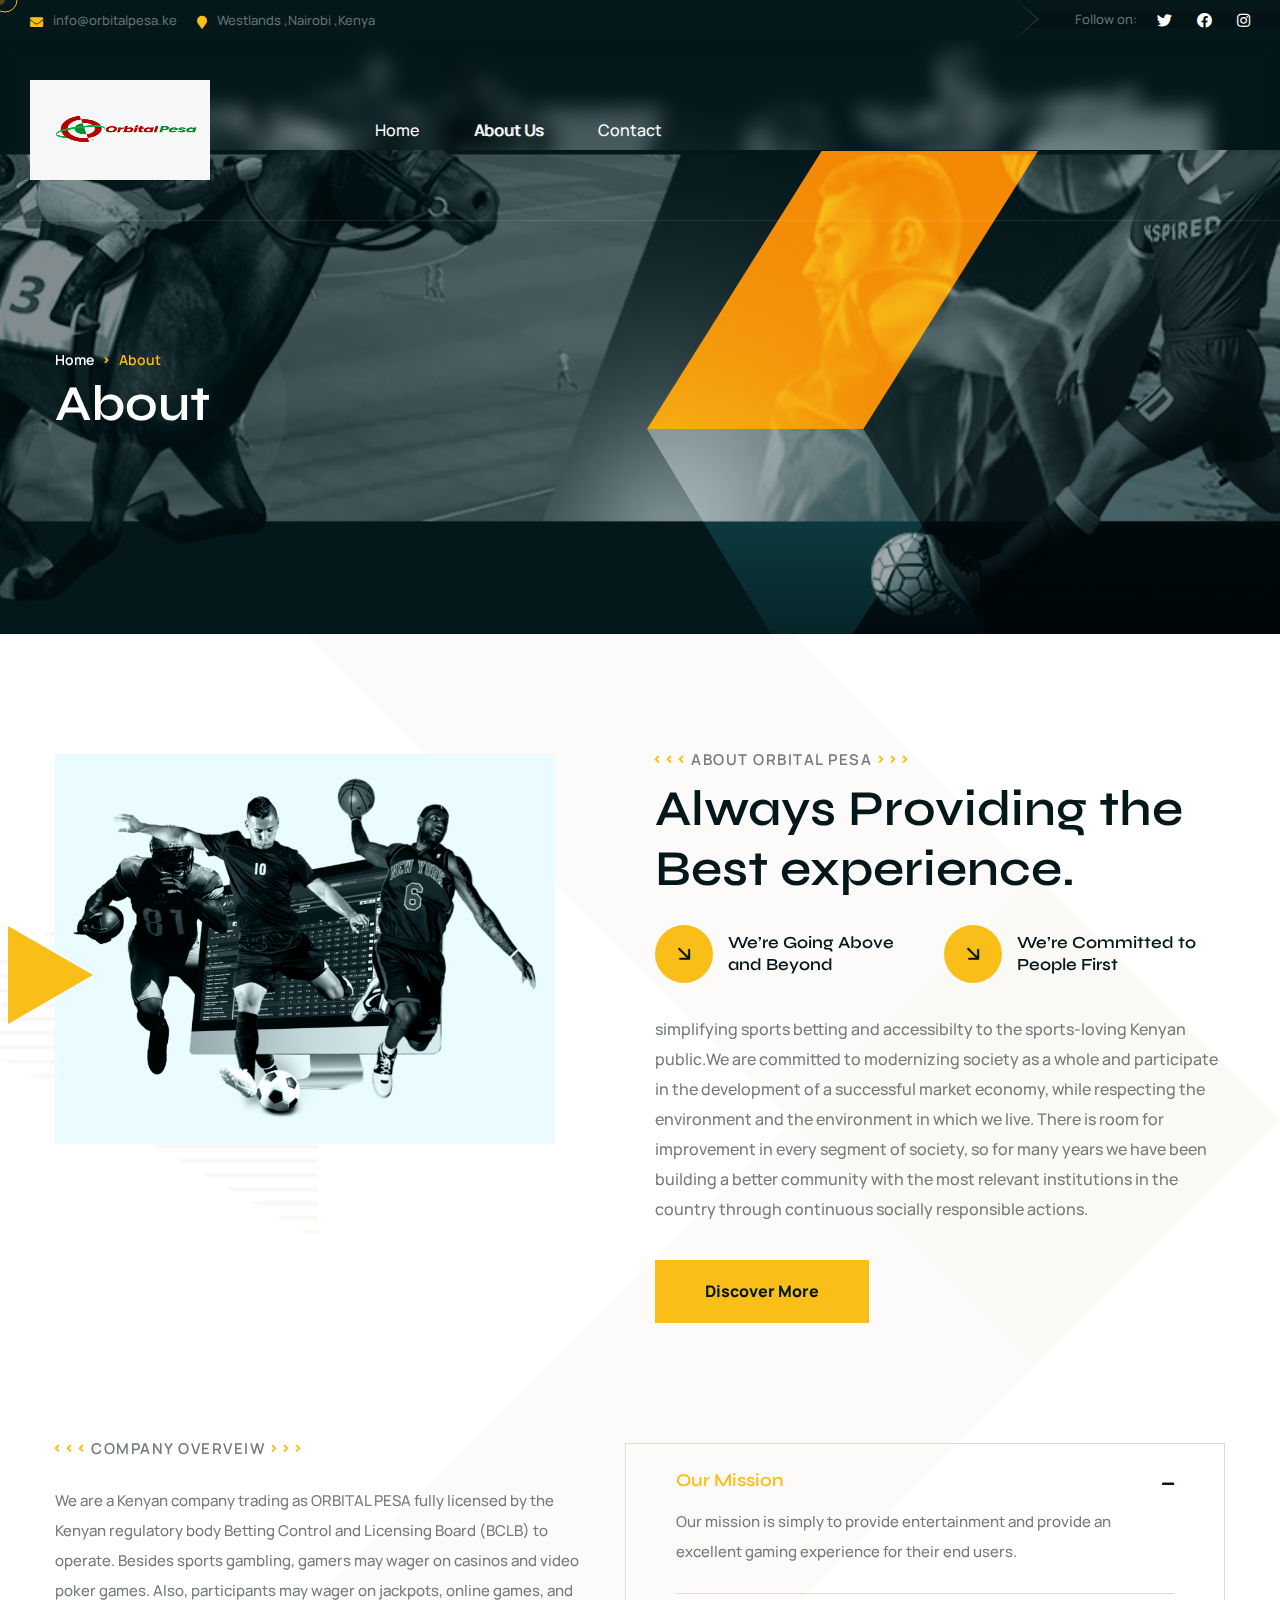
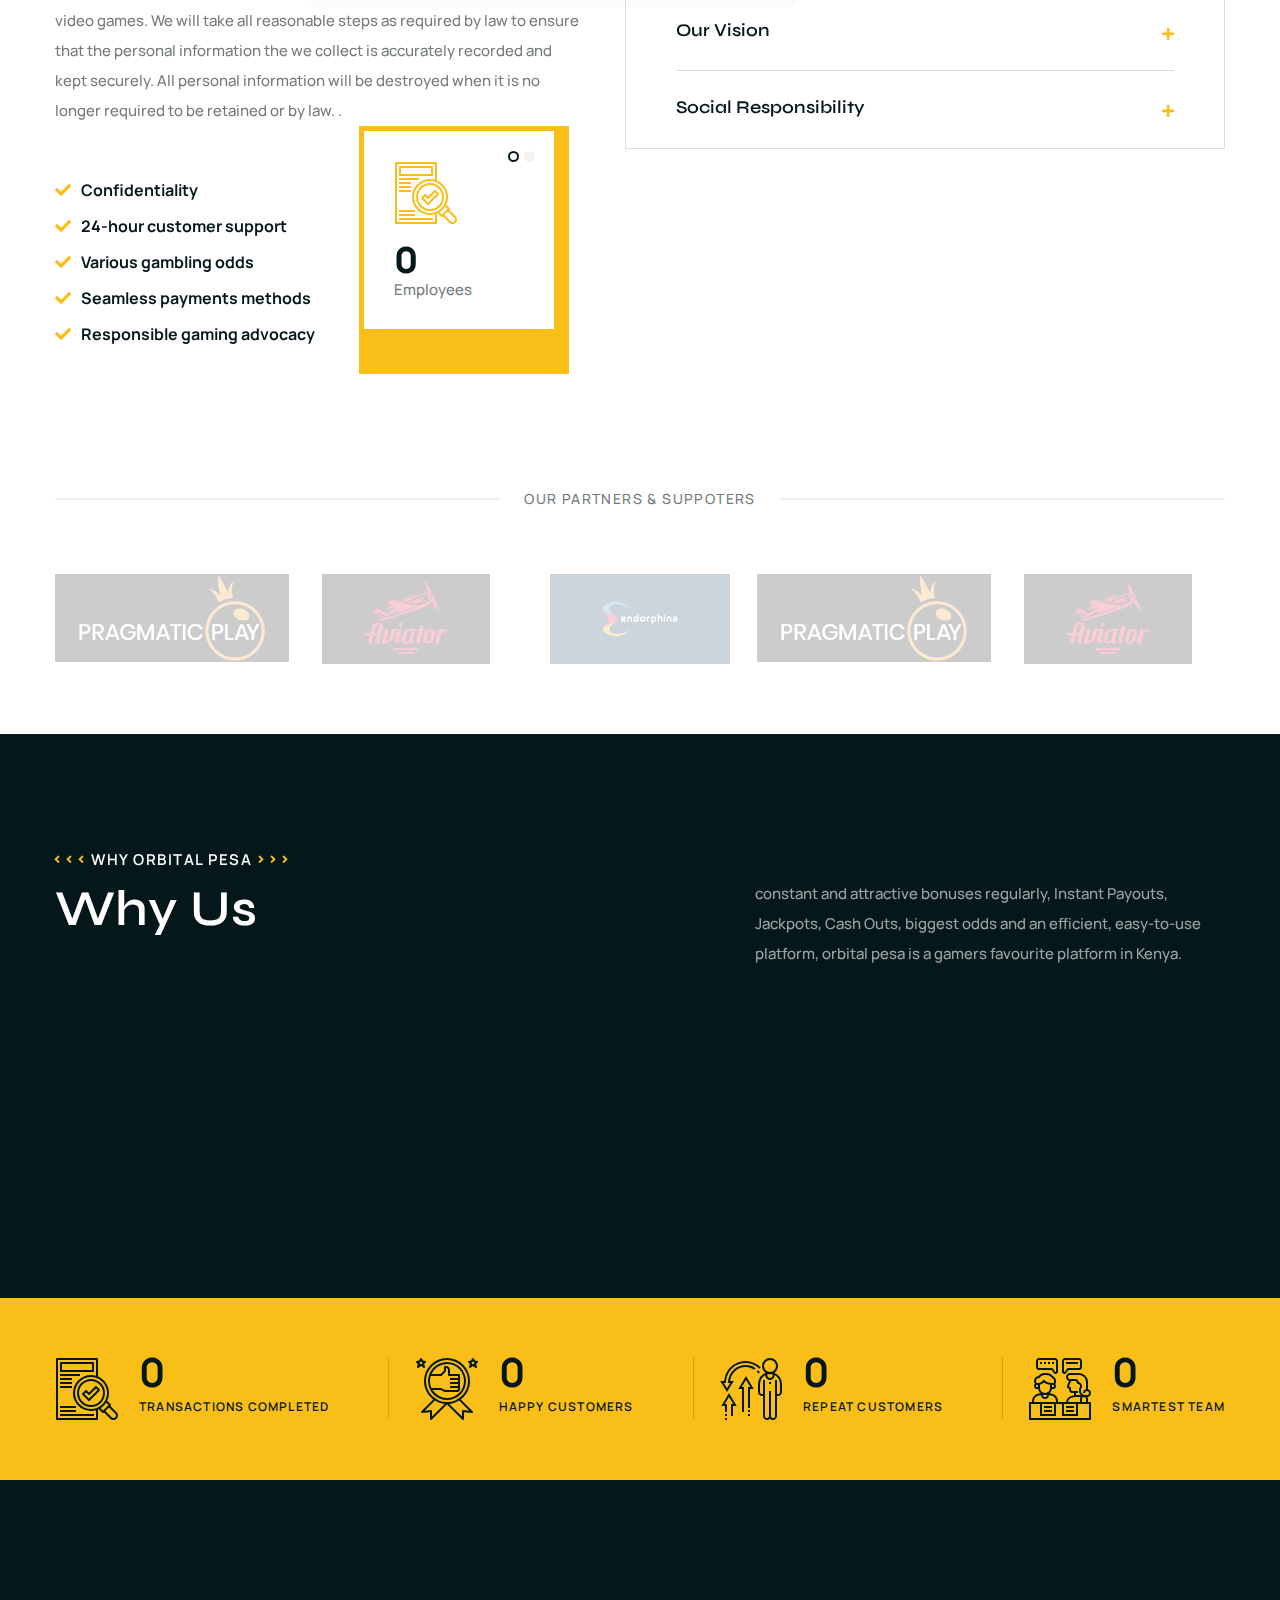
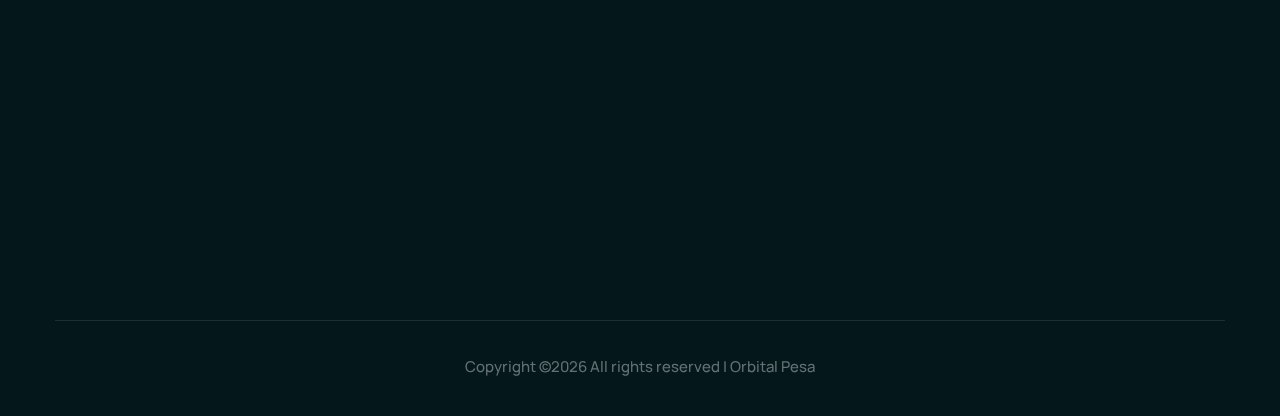
==== commit 5ad25bfa: "Add files via upload" ====
--- a/about.html
+++ b/about.html
@@ -286,7 +286,7 @@
                                 </div>
                                 <!-- <h2 class="section-title__title">QCompany Overveiw</h2> -->
                             </div>
-                            <p class="faq-one__text">We are a Kenyan company trading as  fully licensed by the Kenyan regulatory body Betting Control and Licensing Board (BCLB) to operate. Besides sports gambling, gamers may wager on casinos and video poker games. Also, participants may wager on jackpots, online games, and video games. 
+                            <p class="faq-one__text">We are a Kenyan company trading  as <span>ORBITAL PESA</span> fully licensed by the Kenyan regulatory body Betting Control and Licensing Board (BCLB) to operate. Besides sports gambling, gamers may wager on casinos and video poker games. Also, participants may wager on jackpots, online games, and video games. 
                                 We will take all reasonable steps as required by law to ensure that the personal information the we collect is accurately recorded and kept securely. All personal information will be destroyed when it is no longer required to be retained or by law.
                                 .</p>
                             <div class="faq-one__points-and-counter-box">
@@ -410,7 +410,7 @@
                                         </div>
                                         <div class="accrodion-content">
                                             <div class="inner">
-                                                <p>To be the leading online gaming platform in the world. Our culture is rooted in our corporate values.We are entrepreneurial, innovative and always on our toes, eager to catch the next opportunity. We challenge ourselves to do what no one has done before, and we deliver a unique end-user experience and first-class customer service, simply because we try harder. We look at our customers’ business as our business and opt to always be ahead of the game.</p>
+                                                <p>To be the leading online gaming plartform in the world. Our culture is rooted in our corporate values.We are entrepreneurial, innovative and always on our toes, eager to catch the next opportunity. We challenge ourselves to do what no one has done before, and we deliver a unique end-user experience and first-class customer service, simply because we try harder. We look at our customers’ business as our business and opt to always be ahead of the game.</p>
                                             </div><!-- /.inner -->
                                         </div>
                                     </div>
@@ -544,7 +544,7 @@
                                     <span class="icon-assurance"></span>
                                 </div>
                                 <div class="why-choose-three__title">
-                                    <h3><a href="services.html">Quality Services</a></h3>
+                                    <h3><a href="#">Quality Services</a></h3>
                                 </div>
                             </div>
                         </div>
@@ -557,7 +557,7 @@
                                     <span class="icon-brainstorm"></span>
                                 </div>
                                 <div class="why-choose-three__title">
-                                    <h3><a href="team.html">Professional Team</a></h3>
+                                    <h3><a href="#">Professional Team</a></h3>
                                 </div>
                             </div>
                         </div>
@@ -570,7 +570,7 @@
                                     <span class="icon-crm"></span>
                                 </div>
                                 <div class="why-choose-three__title">
-                                    <h3><a href="about.html">Trusted by Clients</a></h3>
+                                    <h3><a href="#">Trusted by Clients</a></h3>
                                 </div>
                             </div>
                         </div>
@@ -583,7 +583,7 @@
                                     <span class="icon-agreement"></span>
                                 </div>
                                 <div class="why-choose-three__title">
-                                    <h3><a href="about.html">Commited to Deliver</a></h3>
+                                    <h3><a href="#">Commited to Deliver</a></h3>
                                 </div>
                             </div>
                         </div>
@@ -841,4 +841,4 @@
 
 
 <!-- Mirrored from pitoon-html.vercel.app/main-html/about.html by HTTrack Website Copier/3.x [XR&CO'2014], Mon, 08 May 2023 11:45:41 GMT -->
-</html>
+</html>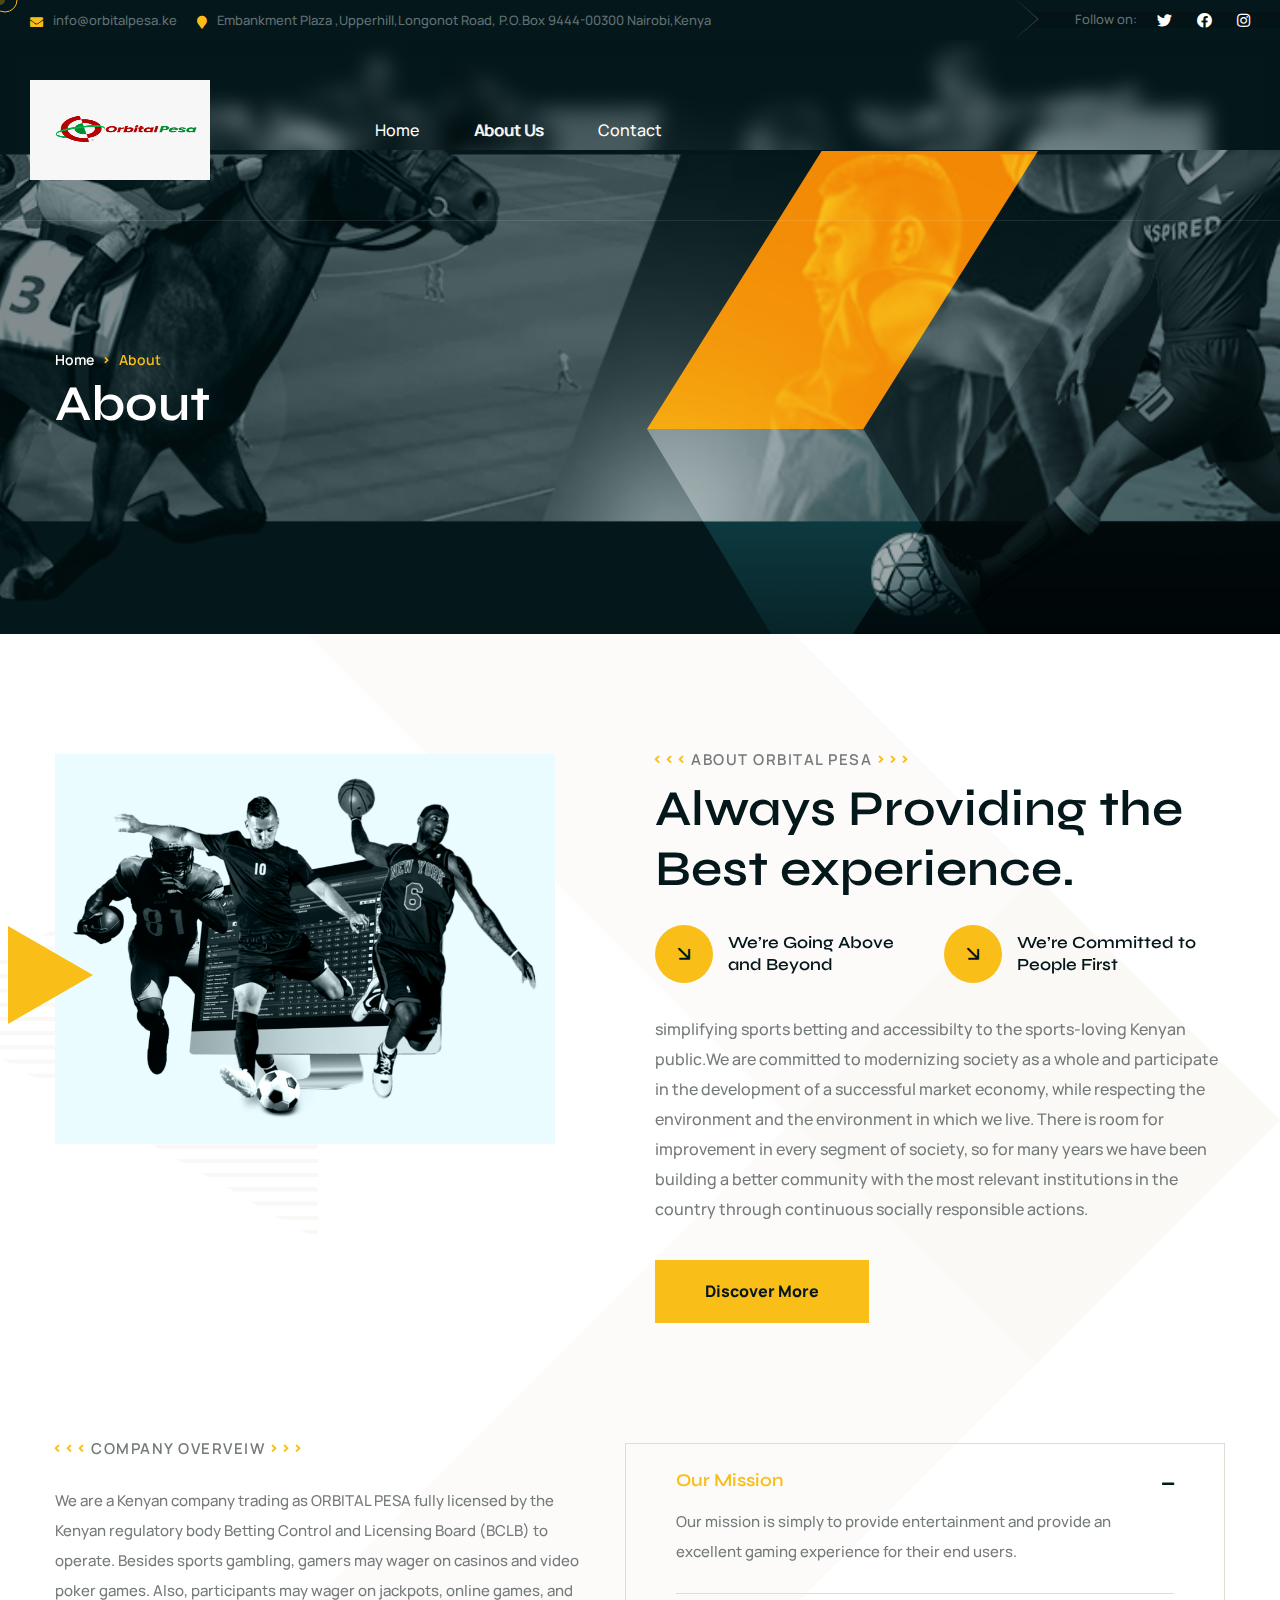
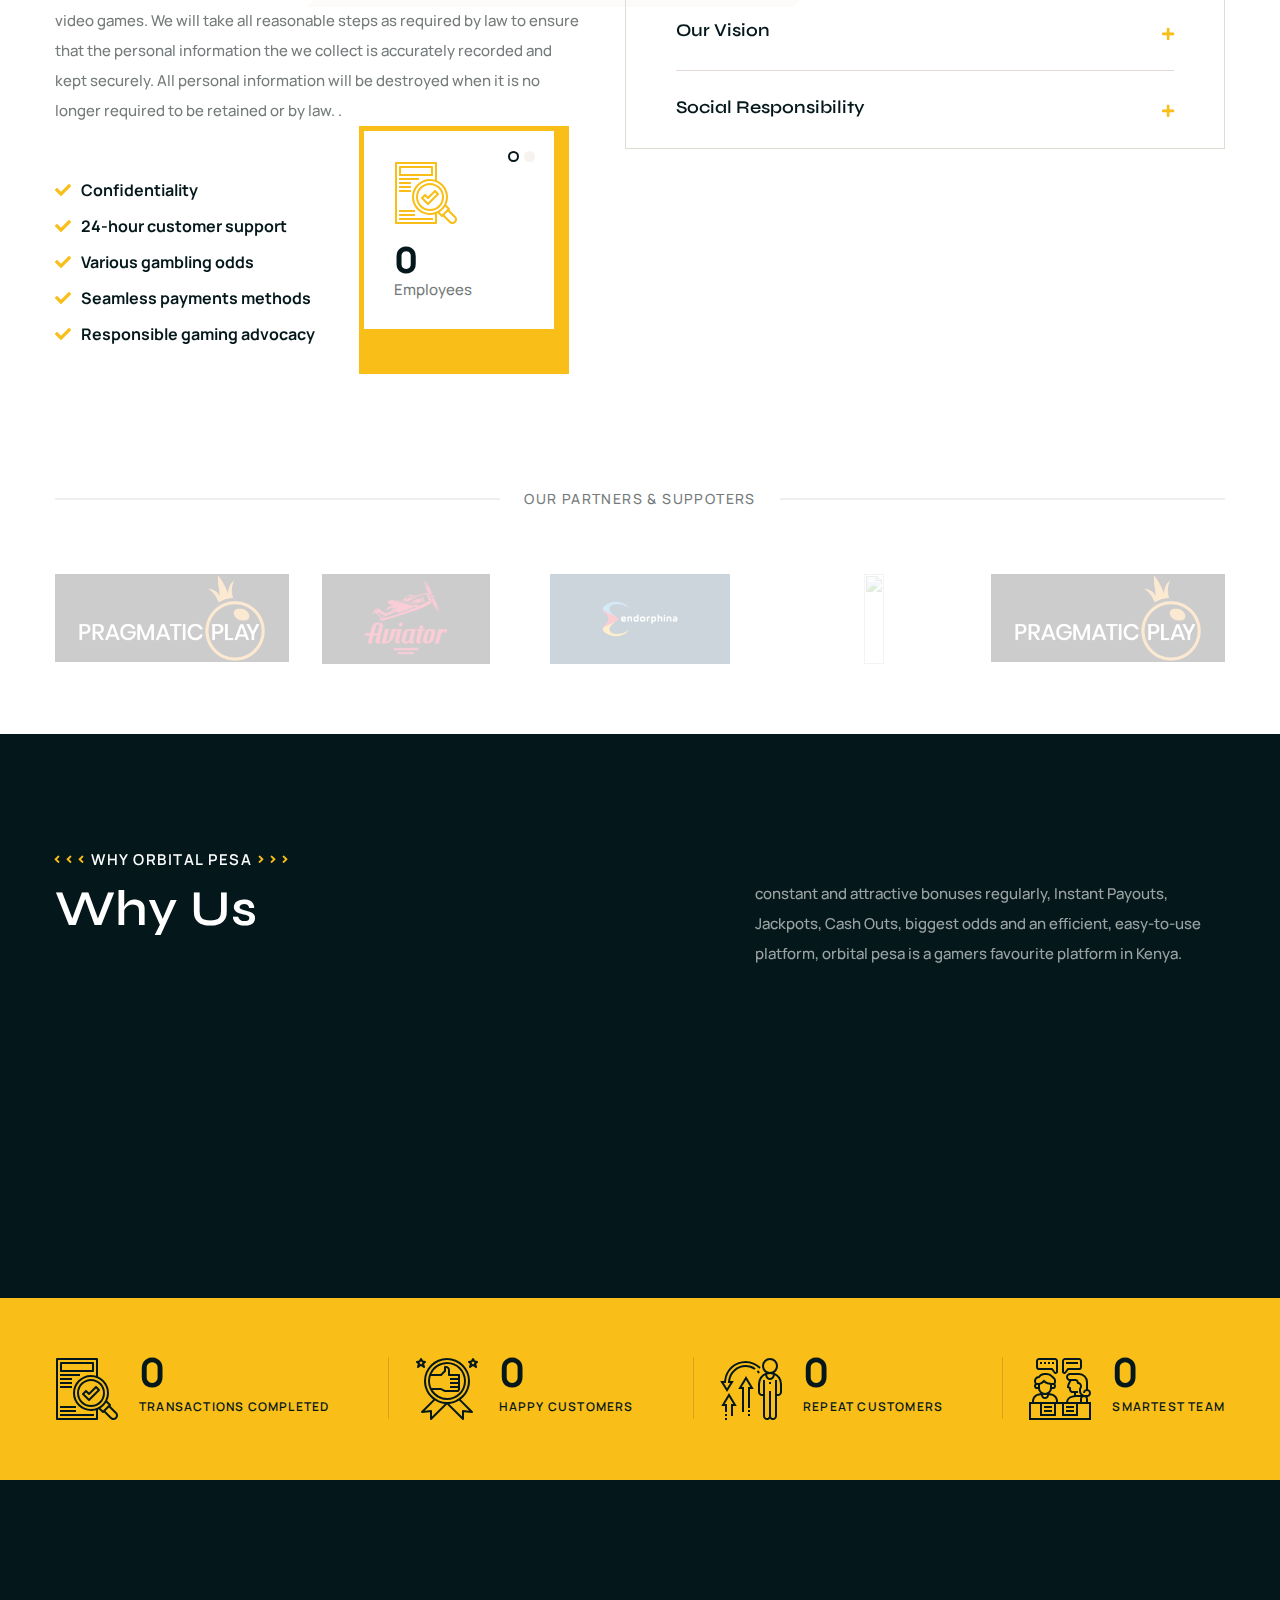
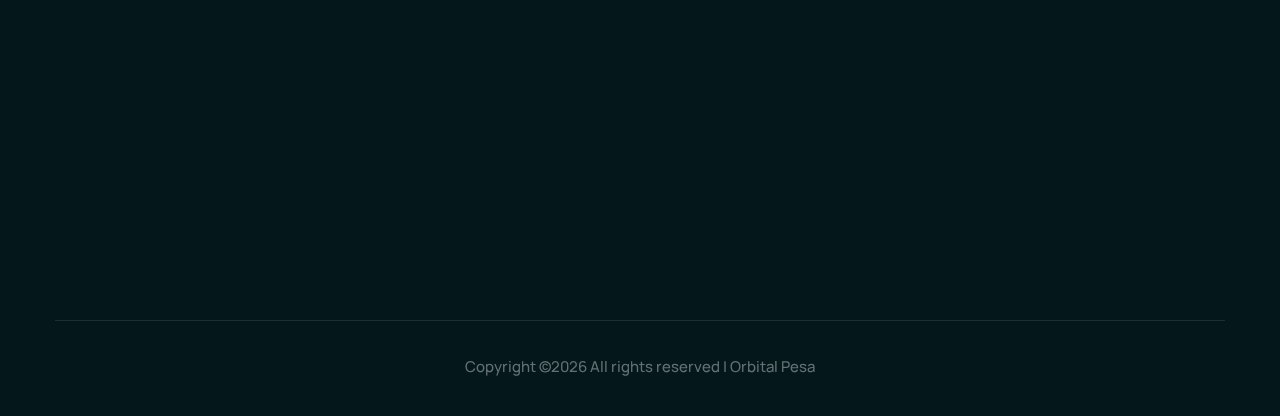
==== commit 86ec9026: "Add files via upload" ====
--- a/about.html
+++ b/about.html
@@ -85,7 +85,10 @@
                                     <i class="fas fa-map-marker"></i>
                                 </div>
                                 <div class="text">
-                                    <p>Westlands ,Nairobi ,Kenya</p>
+                                    <p> Embankment Plaza ,Upperhill,Longonot Road,
+                                        P.O.Box 9444-00300 Nairobi,Kenya
+                                       
+                                        </p>
                                 </div>
                             </li>
                         </ul>
@@ -146,7 +149,7 @@
                                 </div>
                                 <div class="main-menu__call-content">
                                     <p class="main-menu__call-sub-title">Call Helpline</p>
-                                    <h5 class="main-menu__call-number"><a href="tel:+254000000">+254000000</a></h5>
+                                    <h5 class="main-menu__call-number"><a href="tel:+254700000000">+254700000000</a></h5>
                                 </div>
                             </div>
                             
@@ -479,12 +482,12 @@
                         </div>
                     </div>
                     <!--Brand One Single-->
-                    <!-- <div class="brand-one__single">
+                    <div class="brand-one__single">
                         <div class="brand-one__img">
-                            <img src="assets/images/Gameplay interactive.png" alt="" height="90px">
-                        </div>
-                    </div>
-                    <br> -->
+                            <img src="assets/images/Kenya_Premier_League_logo.png" alt="" height="90px">
+                        </div>
+                    </div>
+                    
                     <!--Brand One Single-->
                     <!-- <div class="brand-one__single">
                         <div class="brand-one__img">
@@ -671,7 +674,7 @@
                                 <ul class="footer-widget__link-list list-unstyled">
                                     <li><a href="about.html">About Company</a></li>
                                     <li><a href="responsiblegaming.html">Responsible Gambling</a></li>
-                                    <li><a href="terms.html">Terms & Conditions </a></li>
+                                    <li><a href="#">Terms & Conditions </a></li>
                                   
                                     <li><a href="contact.html">Contact</a></li>
                                 </ul>
@@ -682,8 +685,13 @@
                                 <div class="footer-widget__title-box">
                                     <h3 class="footer-widget__title">Contact</h3>
                                 </div>
-                                <p class="footer-widget__Contact-text">Westlands Nairobi  
-                                    <br> New York, USA</p>
+                                
+                                <div class="text">
+                                    <p> Embankment Plaza ,Upperhill,Longonot Road,
+                                        P.O.Box 9444-00300 Nairobi,Kenya
+                                       
+                                        </p>
+                                </div>
                                 <ul class="footer-widget__Contact-list list-unstyled">
                                     <li>
                                         <div class="icon">
@@ -698,7 +706,7 @@
                                             <span class="fas fa-phone-square"></span>
                                         </div>
                                         <div class="text">
-                                            <a href="tel:+25400000"> +25400000</a>
+                                            <a href="tel:+25470000000"> +25470000000</a>
                                         </div>
                                     </li>
                                 </ul>
@@ -754,7 +762,8 @@
             <span class="mobile-nav__close mobile-nav__toggler"><i class="fa fa-times"></i></span>
 
             <div class="logo-box">
-                <a href="index.html" aria-label="logo image"><img src="assets/images/orbitallogo.jpeg" alt="" height="100px" width="180px" width="135"
+                <a href="index.html" aria-label="logo image">
+                    <img src="assets/images/orbitallogo.jpeg" alt="" height="100px" width="180px" width="135"
                         alt="" /></a>
             </div>
             <!-- /.logo-box -->
@@ -768,7 +777,7 @@
                 </li>
                 <li>
                     <i class="fa fa-phone-alt"></i>
-                    <a href="tel:+25400000">+25400000</a>
+                    <a href="tel:+25470000000">+25470000000</a>
                 </li>
             </ul><!-- /.mobile-nav__contact -->
             <div class="mobile-nav__top">
@@ -787,18 +796,19 @@
     </div>
     <!-- /.mobile-nav__wrapper -->
 
-    <div class="search-popup">
-        <div class="search-popup__overlay search-toggler"></div>
+    <!-- <div class="search-popup">
+        <div class="search-popup__overlay search-toggler"></div> -->
         <!-- /.search-popup__overlay -->
-        <div class="search-popup__content">
+        <!-- <div class="search-popup__content">
             <form action="#">
-                <label for="search" class="sr-only">search here</label><!-- /.sr-only -->
-                <input type="text" id="search" placeholder="Search Here..." />
+                <label for="search" class="sr-only">search here</label> -->
+                <!-- /.sr-only -->
+                <!-- <input type="text" id="search" placeholder="Search Here..." />
                 <button type="submit" aria-label="search submit" class="thm-btn">
                     <i class="icon-magnifying-glass"></i>
                 </button>
             </form>
-        </div>
+        </div> -->
         <!-- /.search-popup__content -->
     </div>
     <!-- /.search-popup -->
